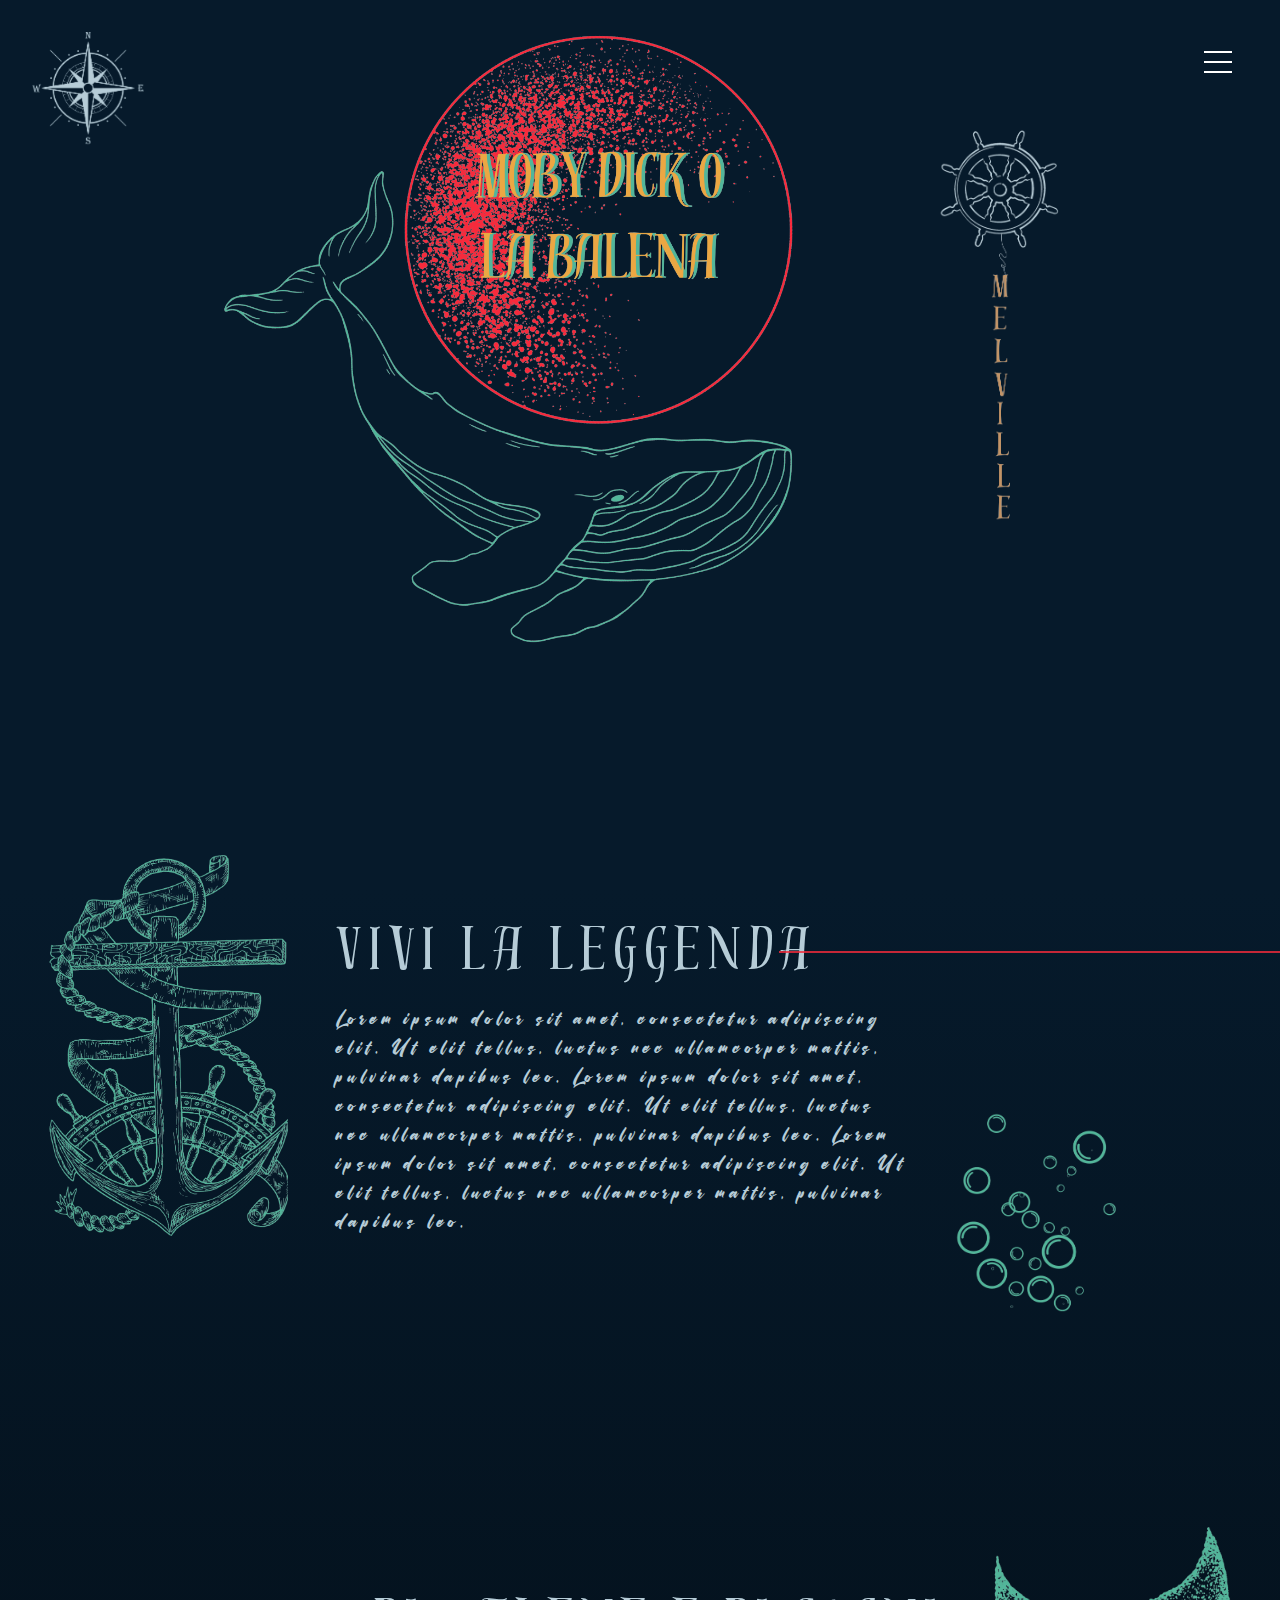
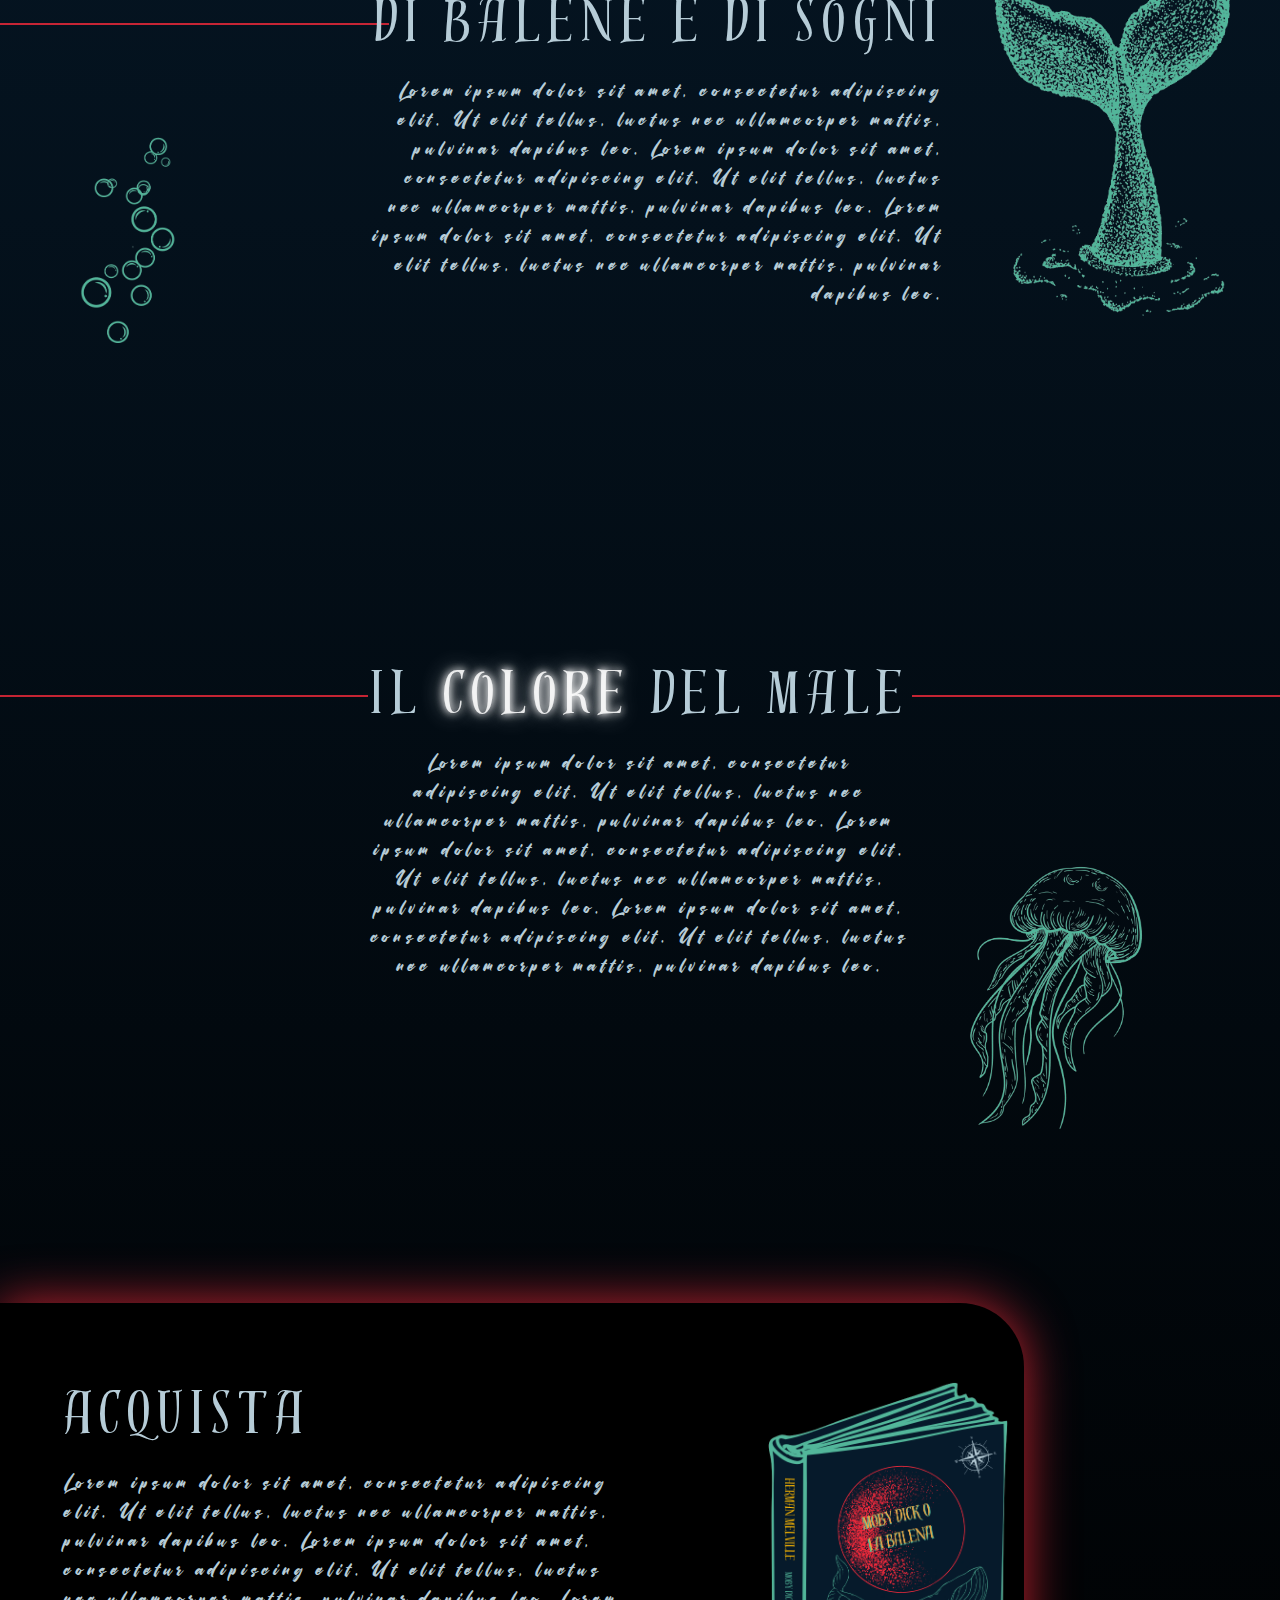
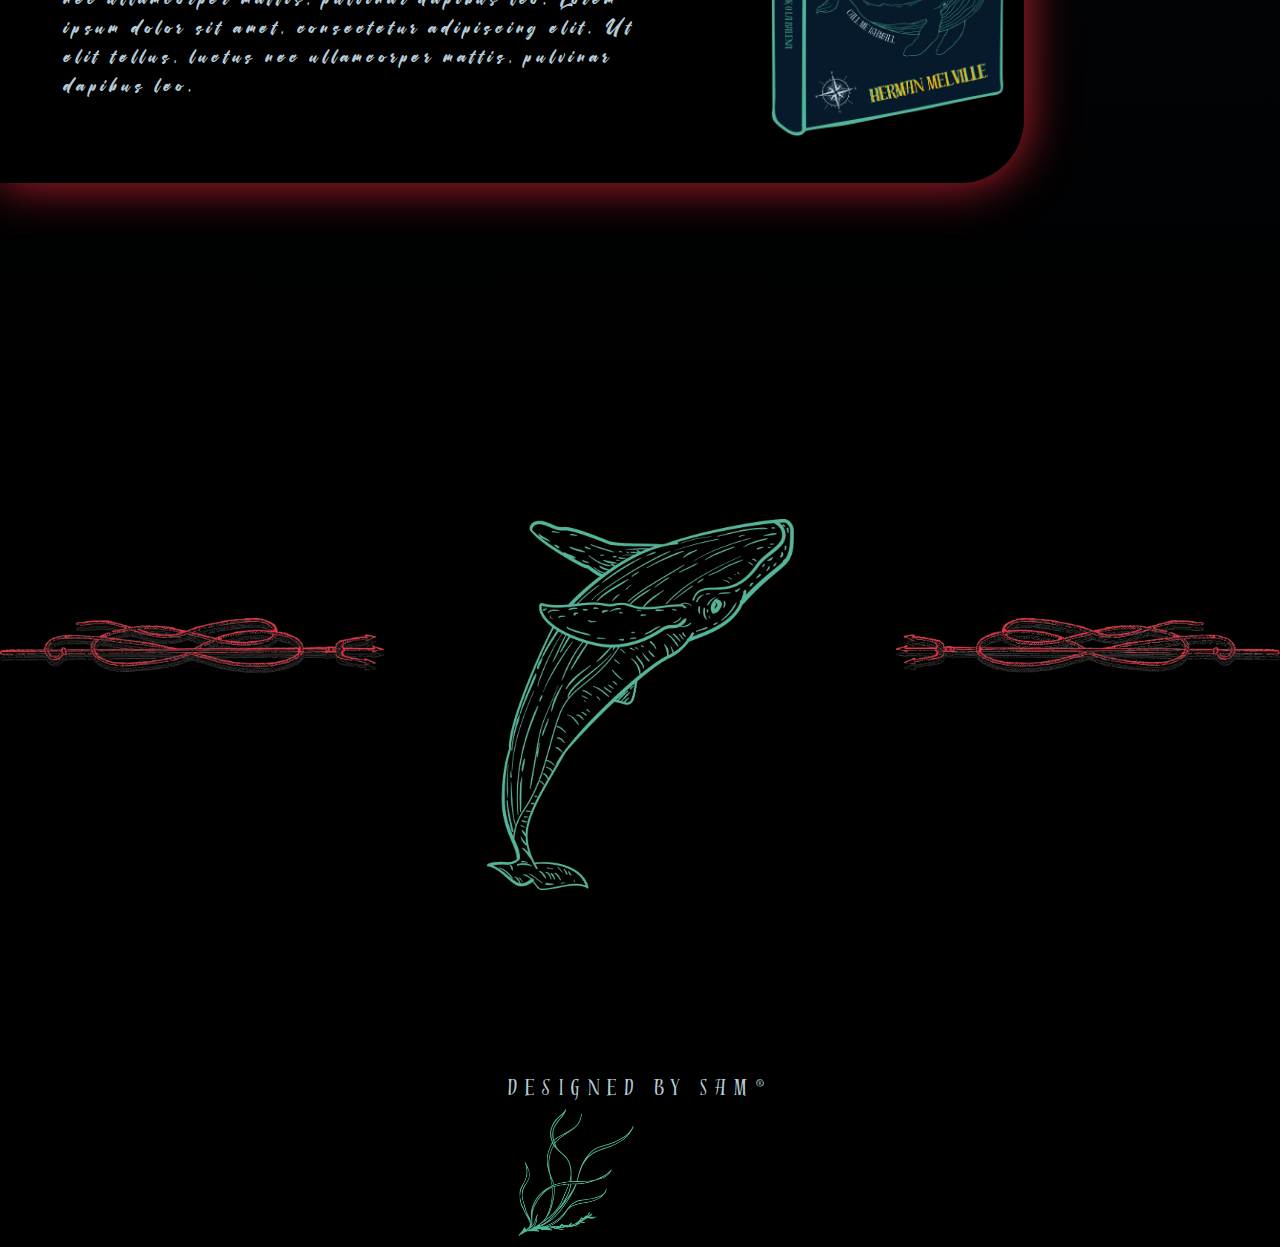
==== index.html @ f1c80b13 "v.1.0" ====
<!DOCTYPE html>
<html lang="en">
  <head>
    <meta charset="UTF-8" />
    <meta name="viewport" content="width=device-width, initial-scale=1.0" />
    <link rel="icon" type="image/x-icon" href="./asset/images/balena.png" />
    <link rel="stylesheet" href="./asset/style/styles.css" />
    <script src="/src/index.js"></script>
    <title>MOBY DICK o LA BALENA</title>
  </head>
  <body>
    <div class="menu-wrap">
      <input type="checkbox" class="toggler" />
      <div class="hamburger"><div></div></div>
      <div class="menu">
        <div>
          <div>
            <ul>
              <li><a href="#">Home</a></li>
              <li><a href="#">Vivi la leggenda</a></li>
              <li><a href="#">Laggiù, soffia!</a></li>
              <li>
                <a href="./arruolati.html" target="_blank">Arruolati mozzo!</a>
              </li>
            </ul>
          </div>
        </div>
      </div>
    </div>
    <div id="container-hero">
      <div id="section-logo">
        <img id="bussola" src="./asset/images/bussola.png" />
      </div>
      <div id="section-1">
        <img id="moby-dick-hero" src="./asset/images/MOBY-DICK-hero.png" />
      </div>
      <div id="section-2">
        <img id="melville-hero" src="./asset/images/melville.png" />
      </div>
    </div>
    <div id="container-2">
      <div id="section-4">
        <img id="ancora" src="./asset/images/ancora.png" />
      </div>
      <div id="section-5">
        <h1 id="vivi-la-leggenda">Vivi La Leggenda</h1>
        <p id="p-vivi-la-leggenda">
          Lorem ipsum dolor sit amet, consectetur adipiscing elit. Ut elit
          tellus, luctus nec ullamcorper mattis, pulvinar dapibus leo. Lorem
          ipsum dolor sit amet, consectetur adipiscing elit. Ut elit tellus,
          luctus nec ullamcorper mattis, pulvinar dapibus leo. Lorem ipsum dolor
          sit amet, consectetur adipiscing elit. Ut elit tellus, luctus nec
          ullamcorper mattis, pulvinar dapibus leo.
        </p>
      </div>
      <div id="section-6">
        <hr id="hr-1" />
        <img id="bollicine-1" src="./asset/images/bollicine-1.png" />
      </div>
    </div>
    <div id="scrollingDiv">
      <img id="pesciolini" src="./asset/images/pesciolini.png" />
    </div>
    <div id="container-3">
      <div id="section-7">
        <hr id="hr-2" />
        <img id="bollicine-2" src="./asset/images/bollicine-2.png" />
      </div>
      <div id="section-8">
        <h1 id="di-balene">Di Balene e Di Sogni</h1>
        <p id="p-di-balene">
          Lorem ipsum dolor sit amet, consectetur adipiscing elit. Ut elit
          tellus, luctus nec ullamcorper mattis, pulvinar dapibus leo. Lorem
          ipsum dolor sit amet, consectetur adipiscing elit. Ut elit tellus,
          luctus nec ullamcorper mattis, pulvinar dapibus leo. Lorem ipsum dolor
          sit amet, consectetur adipiscing elit. Ut elit tellus, luctus nec
          ullamcorper mattis, pulvinar dapibus leo.
        </p>
      </div>
      <div id="section-9">
        <img id="balena" src="./asset/images/balena.png" />
      </div>
    </div>
    <div id="scrollingDiv-2">
      <img id="pesciolini" src="./asset/images/pesce-abissale-1.png" />
    </div>
    <div id="container-4">
      <div id="section-10">
        <hr id="hr-3" />
      </div>
      <div id="section-11">
        <h1 id="il-colore">
          Il <span class="colored-letter">Colore</span> del Male
        </h1>
        <p id="p-il-colore">
          Lorem ipsum dolor sit amet, consectetur adipiscing elit. Ut elit
          tellus, luctus nec ullamcorper mattis, pulvinar dapibus leo. Lorem
          ipsum dolor sit amet, consectetur adipiscing elit. Ut elit tellus,
          luctus nec ullamcorper mattis, pulvinar dapibus leo. Lorem ipsum dolor
          sit amet, consectetur adipiscing elit. Ut elit tellus, luctus nec
          ullamcorper mattis, pulvinar dapibus leo.
        </p>
      </div>
      <div id="section-12">
        <hr id="hr-4" />
        <img id="medusa" src="./asset/images/medusa.png" />
      </div>
    </div>
    <div id="container-5">
      <div id="section-13">
        <h1 id="h1-libro">ACQUISTA</h1>
        <p id="p-libro">
          Lorem ipsum dolor sit amet, consectetur adipiscing elit. Ut elit
          tellus, luctus nec ullamcorper mattis, pulvinar dapibus leo. Lorem
          ipsum dolor sit amet, consectetur adipiscing elit. Ut elit tellus,
          luctus nec ullamcorper mattis, pulvinar dapibus leo. Lorem ipsum dolor
          sit amet, consectetur adipiscing elit. Ut elit tellus, luctus nec
          ullamcorper mattis, pulvinar dapibus leo.
        </p>
        <div id="section-inside">
          <img id="copertina" src="./asset/images/copertina.png" />
        </div>
      </div>
    </div>
    <div id="container-6">
      <div id="section-14">
        <img id="arpione" src="./asset/images/arpione-left.png" />
      </div>
      <div id="section-15">
        <img id="balena-2" src="./asset/images/balena-2.png" />
      </div>
      <div id="section-16">
        <img id="arpione" src="./asset/images/arpione-right.png" />
      </div>
    </div>
    <footer id="footer">
      <p id="p-footer">
        Designed by Sam<span class="span-footer">&#174;</span>
      </p>
      <div id="div-alghe">
        <img id="alghe" src="./asset/images/alghe.png" />
      </div>
    </footer>
  </body>
</html>
---- asset/style/styles.css ----
* {
  margin: 0;
  padding: 0;
  box-sizing: border-box;
}

@font-face {
  font-family: "DistilleryDisplay";
  src: url(/asset/font/DistilleryDisplay.ttf);
}

@font-face {
  font-family: "Moby Dick";
  src: url(/asset/font/Moby\ DIck.ttf);
}

a {
  text-decoration: none;
}

::-webkit-scrollbar {
  width: 0.3rem;
  border-radius: 1rem;
}

::-webkit-scrollbar-track {
  background: #000000;
}

::-webkit-scrollbar-thumb {
  background: #443ba4;
}

::-webkit-scrollbar-thumb:hover {
  background: #555;
}

html {
  scroll-behavior: smooth;
}

body {
  background: linear-gradient(#061a2b 20%, #000000 80%);
  color: #fff0f8;
}

/* Menù*/
.menu-wrap {
  position: fixed;
  top: 2rem;
  right: 2rem;
  z-index: 1;
}

.menu-wrap .toggler {
  position: absolute;
  top: 0;
  right: 0;
  z-index: 2;
  cursor: pointer;
  width: 50px;
  height: 50px;
  opacity: 0;
}

.menu-wrap .hamburger {
  position: absolute;
  top: 0;
  right: 0;
  z-index: 1;
  width: 60px;
  height: 60px;
  padding: 1rem;
  background:  #171a2100;
  display: flex;
  align-items: center;
  justify-content: center;
}

/* Hamburger Line */
.menu-wrap .hamburger > div {
  position: relative;
  flex: none;
  width: 100%;
  height: 2px;
  background: #fff;
  display: flex;
  align-items: center;
  justify-content: center;
  transition: all 0.4s ease;
}

/* Hamburger Lines - Top & Bottom */
.menu-wrap .hamburger > div::before,
.menu-wrap .hamburger > div::after {
  content: "";
  position: absolute;
  z-index: 1;
  top: -10px;
  width: 100%;
  height: 2px;
  background: inherit;
}

/* Moves Line Down */
.menu-wrap .hamburger > div::after {
  top: 10px;
}

/* Toggler Animation */
.menu-wrap .toggler:checked + .hamburger > div {
  transform: rotate(135deg);
}

/* Turns Lines Into X */
.menu-wrap .toggler:checked + .hamburger > div:before,
.menu-wrap .toggler:checked + .hamburger > div:after {
  top: 0;
  transform: rotate(90deg);
}

/* Rotate On Hover When Checked */
.menu-wrap .toggler:checked:hover + .hamburger > div {
  transform: rotate(225deg);
}

/* Show Menu */
.menu-wrap .toggler:checked ~ .menu {
  visibility: visible;
}

.menu-wrap .toggler:checked ~ .menu > div {
  transform: scale(1);
  transition-duration: 1.5s;
}

.menu-wrap .toggler:checked ~ .menu > div > div {
  opacity: 1;
  transition: opacity 0.4s ease 0.4s;
}

.menu-wrap .menu {
  position: fixed;
  top: 0;
  left: 0;
  width: 100%;
  height: 100%;
  visibility: hidden;
  overflow: hidden;
  display: flex;
  align-items: center;
  justify-content: center;
}

.menu-wrap .menu > div {
  background: #f62a3bb9;
  border-radius: 50%;
  width: 200vw;
  height: 200vw;
  display: flex;
  flex: none;
  align-items: center;
  justify-content: center;
  transform: scale(0);
  transition: all 0.4s ease;
}

.menu-wrap .menu > div > div {
  text-align: center;
  max-width: 90vw;
  max-height: 100vh;
  opacity: 0;
  transition: opacity 0.4s ease;
}

.menu-wrap .menu > div > div > ul > li {
  list-style: none;
  color: #b6ccd7;
  font-family: DistilleryDisplay;
  letter-spacing: 0.5rem;
  font-weight: 700;
  font-size: 2.5rem;
  text-shadow: 5px 5px 5px #171a21;
  padding: 1rem;
}

.menu-wrap .menu > div > div > ul > li > a {
  color: inherit;
  text-decoration: none;
  transition: color 0.4s ease;
}

.menu-wrap .menu > div > div > ul > li > a:hover {
  color: #ffb900;
  transition: 1s;
}

#container-hero {
  display: flex;
  justify-content: center;
  align-items: center;
}

#section-logo {
  width: 7rem;
  position: fixed;
  top: 2rem;
  left: 2rem;
  z-index: 1;
}

#bussola {
  width: 100%;
  animation: rotate 15s linear infinite;
}

@keyframes rotate {
  0% {
      transform: rotate(0deg);
  }
  100% {
      transform: rotate(360deg); /* Ruota di 360 gradi, ma puoi impostare qualsiasi valore desiderato */
  }
}

#section-1 {
  margin-top: 1rem;
  width: 45rem;
  perspective: 900px;
}

#moby-dick-hero {
  width: 100%;
}

#section-2 {
  margin-top: 5rem;
  width: 8rem;
  height: 30rem;
}

#melville-hero {
  width: 100%;
}


#container-2 {
  display: flex;
  margin-top: 13rem;
}

#section-4 {
  width: 20%;
  height: 30rem;
  margin-left: 3rem;
  /*z-index: -99;*/
}

#ancora {
  width: 100%;
}

#section-5 {
  width: 55%;
  height: 30rem;
  padding: 3rem;
}

#vivi-la-leggenda {
  font-size: 3.5rem;
  font-family: DistilleryDisplay;
  letter-spacing: 0.5rem;
  font-weight: 400;
  color: #b6ccd7;
}

#p-vivi-la-leggenda {
  font-size: 1.3rem;
  font-family: Moby Dick;
  letter-spacing: 0.3rem;
  font-weight: 300;
  color: #b6ccd7;
}

#section-6 {
  margin-top: 6rem;
  width: 27%;
  height: 1rem;
}

#hr-1 {
  border: 1px solid #f62a3bcc;
  margin-left: -11rem;
}

#bollicine-1 {
  margin-top: 10rem;
  width: 50%;
  animation: scrollUp 12s linear infinite;
}

@keyframes scrollUp {
  0% {
      transform: translateY(100vh); /* Posizione iniziale fuori dalla visualizzazione in basso */
  }
  100% {
      transform: translateY(-100%); /* Posizione finale sopra la visualizzazione */
  }
}

#scrollingDiv {
  width: 15%;
  position: fixed;
  top: 30%;
  right: -200px; /* Posiziona il div fuori dalla visualizzazione iniziale */
  transform: translateY(-50%);
  padding: 10px;
  transition: right 0.2s; /* Aggiunge una transizione per un effetto di scorrimento più fluido */
  z-index: -99;
}

#pesciolini {
  width: 100%;
}

#container-3 {
  display: flex;
  margin-top: 12rem;
}

#section-7 {
  margin-top: 6rem;
  width: 27%;
  height: 1rem;
}

#hr-2 {
  border: 1px solid #f62a3bcc;
  margin-right: -4rem;
}

#bollicine-2 {
  width: 30%;
  margin-top: 7rem;
  margin-left: 5rem;
  animation: scrollUp 12s linear infinite;
}

@keyframes scrollUp {
  0% {
      transform: translateY(100vh); /* Posizione iniziale fuori dalla visualizzazione in basso */
  }
  100% {
      transform: translateY(-100%); /* Posizione finale sopra la visualizzazione */
  }
}

#section-8 {
  width: 55%;
  height: 30rem;
  padding: 3rem;
}

#di-balene {
  text-align: right;
  font-size: 3.5rem;
  font-family: DistilleryDisplay;
  letter-spacing: 0.5rem;
  font-weight: 400;
  color: #b6ccd7;
}

#p-di-balene {
  text-align: right;
  font-size: 1.3rem;
  font-family: Moby Dick;
  letter-spacing: 0.3rem;
  font-weight: 300;
  color: #b6ccd7;
}

#section-9 {
  width: 20%;
  height: 30rem;
  margin-right: 3rem;
}

#balena {
  width: 100%;
}

#scrollingDiv-2 {
  width: 12%;
  position: fixed;
  top: 80%;
  left: -200px; /* Posiziona il div fuori dalla visualizzazione iniziale */
  transform: translateY(-50%);
  padding: 10px;
  transition: left 0.3s; /* Aggiunge una transizione per un effetto di scorrimento più fluido */
  z-index: -99;
}

#container-4 {
  display: flex;
  margin-top: 12rem;
}

#section-10 {
  width: 25%;
  height: 20rem;
  margin-top: 6rem;
}

#hr-3 {
  border: 1px solid #f62a3bcc;
  margin-right: -3rem;
}


#section-11 {
  width: 50%;
  height: 30rem;
  padding: 3rem;
}

#il-colore {
  text-align: center;
  font-size: 3.5rem;
  font-family: DistilleryDisplay;
  letter-spacing: 0.5rem;
  font-weight: 400;
  color: #b6ccd7;
}

.colored-letter {
  color: #ffffffda;
  text-shadow: 0 0 7px #ffffffda, 0 0 10px #ffffffda, 0 0 21px #ffffffda;
}

#p-il-colore {
  text-align: center;
  font-size: 1.3rem;
  font-family: Moby Dick;
  letter-spacing: 0.3rem;
  font-weight: 300;
  color: #b6ccd7;
}

#section-12 {
  width: 25%;
  height: 20rem;
  margin-top: 6rem;
}

#hr-4 {
  border: 1px solid #f62a3bcc;
  margin-left: -3rem;
}

#medusa {
  margin-top: 10rem;
  width: 60%;
  animation: fluctuate 2s ease-in-out infinite;
}
  @keyframes fluctuate {
    0%, 100% {
        transform: translateY(0);
    }
    50% {
        transform: translateY(-20px); /* Imposta la quantità di fluttuazione in base alle tue preferenze */
    }
}

#container-5 {
  display: flex;
  margin-top: 14rem;
}

#section-13 {
  width: 80%;
  height: 30rem;
  background-color: #000000;
  border-top-right-radius: 4rem;
  border-bottom-right-radius: 4rem;
  padding: 4rem;
  box-shadow: 0px 0px 50px #f62a3bcc;
}

#h1-libro {
  text-align: left;
  font-size: 3.5rem;
  font-family: DistilleryDisplay;
  letter-spacing: 0.5rem;
  font-weight: 400;
  color: #b6ccd7;
}

#p-libro {
  text-align: left;
  font-size: 1.3rem;
  font-family: Moby Dick;
  letter-spacing: 0.3rem;
  margin-right: 20rem;
  font-weight: 300;
  color: #b6ccd7;
}

#section-inside {
  width: 15rem;
  height: 26rem;
  margin-left: 44rem;
  margin-top: -20rem;
  transition: all 0.5s;
  cursor: pointer;
}

#section-inside:hover {
  transform: translateY(-20px);
}

#copertina {
  width: 100%;
}

#container-6 {
  display: flex;
  margin-top: 15rem;
}

#section-14 {
  width: 30%;
  margin-top: 12rem;
}

#arpione {
  width: 100%;
}

#section-15 {
  width: 40%;
  height: 40rem;
  padding: 6rem;
}

#balena-2 {
  margin-top: 0rem;
  width: 100%;
}

#section-16 {
  width: 30%;
  margin-top: 12rem;
}

#footer {
  display: flex;
  justify-content: center;
  align-items: center;
  flex-direction: column;
  height: 11.5rem;
}

#p-footer {
  font-size: 1.3rem;
  font-family: DistilleryDisplay;
  letter-spacing: 0.5rem;
  font-weight: 400;
  color: #b6ccd7;
}

#div-alghe {
  width: 20%;
}

#alghe {
  width: 50%;
}





@media only screen and (min-width: 375px) and (max-width: 480px) {
  body {
    background: linear-gradient(#061a2b 20%, #000000 80%);
    color: #fff0f8;
  }
  
  /* Menù*/
  .menu-wrap {
    position: fixed;
    top: 2rem;
    right: 2rem;
    z-index: 1;
  }
  
  .menu-wrap .toggler {
    position: absolute;
    top: 0;
    right: 0;
    z-index: 2;
    cursor: pointer;
    width: 50px;
    height: 50px;
    opacity: 0;
  }
  
  .menu-wrap .hamburger {
    position: absolute;
    top: 0;
    right: 0;
    z-index: 1;
    width: 60px;
    height: 60px;
    padding: 1rem;
    background:  #171a2100;
    display: flex;
    align-items: center;
    justify-content: center;
  }
  
  /* Hamburger Line */
  .menu-wrap .hamburger > div {
    position: relative;
    flex: none;
    width: 100%;
    height: 2px;
    background: #fff;
    display: flex;
    align-items: center;
    justify-content: center;
    transition: all 0.4s ease;
  }
  
  /* Hamburger Lines - Top & Bottom */
  .menu-wrap .hamburger > div::before,
  .menu-wrap .hamburger > div::after {
    content: "";
    position: absolute;
    z-index: 1;
    top: -10px;
    width: 100%;
    height: 2px;
    background: inherit;
  }
  
  /* Moves Line Down */
  .menu-wrap .hamburger > div::after {
    top: 10px;
  }
  
  /* Toggler Animation */
  .menu-wrap .toggler:checked + .hamburger > div {
    transform: rotate(135deg);
  }
  
  /* Turns Lines Into X */
  .menu-wrap .toggler:checked + .hamburger > div:before,
  .menu-wrap .toggler:checked + .hamburger > div:after {
    top: 0;
    transform: rotate(90deg);
  }
  
  /* Rotate On Hover When Checked */
  .menu-wrap .toggler:checked:hover + .hamburger > div {
    transform: rotate(225deg);
  }
  
  /* Show Menu */
  .menu-wrap .toggler:checked ~ .menu {
    visibility: visible;
  }
  
  .menu-wrap .toggler:checked ~ .menu > div {
    transform: scale(1);
    transition-duration: 1.5s;
  }
  
  .menu-wrap .toggler:checked ~ .menu > div > div {
    opacity: 1;
    transition: opacity 0.4s ease 0.4s;
  }
  
  .menu-wrap .menu {
    position: fixed;
    top: 0;
    left: 0;
    width: 100%;
    height: 100%;
    visibility: hidden;
    overflow: hidden;
    display: flex;
    align-items: center;
    justify-content: center;
  }
  
  .menu-wrap .menu > div {
    background: #f62a3bb9;
    border-radius: 50%;
    width: 200vw;
    height: 200vw;
    display: flex;
    flex: none;
    align-items: center;
    justify-content: center;
    transform: scale(0);
    transition: all 0.4s ease;
  }
  
  .menu-wrap .menu > div > div {
    text-align: center;
    max-width: 90vw;
    max-height: 100vh;
    opacity: 0;
    transition: opacity 0.4s ease;
  }
  
  .menu-wrap .menu > div > div > ul > li {
    list-style: none;
    color: #b6ccd7;
    font-family: DistilleryDisplay;
    letter-spacing: 0.5rem;
    font-weight: 700;
    font-size: 1.5rem;
    text-shadow: 5px 5px 5px #171a21;
    padding: 1rem;
  }
  
  .menu-wrap .menu > div > div > ul > li > a {
    color: inherit;
    text-decoration: none;
    transition: color 0.4s ease;
  }
  
  .menu-wrap .menu > div > div > ul > li > a:hover {
    color: #ffb900;
    transition: 1s;
  }
  
  #container-hero {
    display: flex;
    justify-content: center;
    align-items: center;
  }
  
  #section-logo {
    width: 5rem;
    position: fixed;
    top: 2rem;
    left: 2rem;
    z-index: 1;
  }
  
  #bussola {
    width: 100%;
    animation: rotate 15s linear infinite;
  }
  
  @keyframes rotate {
    0% {
        transform: rotate(0deg);
    }
    100% {
        transform: rotate(360deg); /* Ruota di 360 gradi, ma puoi impostare qualsiasi valore desiderato */
    }
  }
  
  #section-1 {
    margin-top: 8rem;
    width: 40rem;
  }
  
  #moby-dick-hero {
    width: 100%;
  }
  
  #section-2 {
    display: none;
    margin-top: 5rem;
    width: 8rem;
    height: 30rem;
  }
  
  #melville-hero {
    width: 100%;
  }
  
  
  #container-2 {
    display: flex;
    margin-top: 13rem;
  }
  
  #section-4 {
    display: none;
    width: 20%;
    height: 30rem;
    margin-left: 3rem;
    /*z-index: -99;*/
  }
  
  #ancora {
    width: 100%;
  }
  
  #section-5 {
    width: 75%;
    height: 30rem;
    padding: 2rem;
  }
  
  #vivi-la-leggenda {
    font-size: 1.5rem;
    font-family: DistilleryDisplay;
    letter-spacing: 0.3rem;
    font-weight: 400;
    color: #b6ccd7;
  }
  
  #p-vivi-la-leggenda {
    font-size: 0.8rem;
    font-family: Moby Dick;
    letter-spacing: 0.2rem;
    font-weight: 300;
    color: #b6ccd7;
  }
  
  #section-6 {
    margin-top: 6rem;
    width: 25%;
    height: 1rem;
  }
  
  #hr-1 {
    border: 1px solid #f62a3bcc;
    margin-left: -7rem;
  }
  
  #bollicine-1 {
    margin-top: 10rem;
    width: 50%;
    animation: scrollUp 12s linear infinite;
  }
  
  @keyframes scrollUp {
    0% {
        transform: translateY(100vh); /* Posizione iniziale fuori dalla visualizzazione in basso */
    }
    100% {
        transform: translateY(-100%); /* Posizione finale sopra la visualizzazione */
    }
  }
  
  #scrollingDiv {
    width: 15%;
    position: fixed;
    top: 30%;
    right: -200px; /* Posiziona il div fuori dalla visualizzazione iniziale */
    transform: translateY(-50%);
    padding: 10px;
    transition: right 0.2s; /* Aggiunge una transizione per un effetto di scorrimento più fluido */
    z-index: -99;
  }
  
  #pesciolini {
    width: 100%;
  }
  
  #container-3 {
    display: flex;
    margin-top: 12rem;
  }
  
  #section-7 {
    margin-top: 5rem;
    width: 25%;
    height: 1rem;
  }
  
  #hr-2 {
    border: 1px solid #f62a3bcc;
    margin-right: -11rem;
  }
  
  #bollicine-2 {
    width: 30%;
    margin-top: 7rem;
    margin-left: 5rem;
    animation: scrollUp 12s linear infinite;
  }
  
  @keyframes scrollUp {
    0% {
        transform: translateY(100vh); /* Posizione iniziale fuori dalla visualizzazione in basso */
    }
    100% {
        transform: translateY(-100%); /* Posizione finale sopra la visualizzazione */
    }
  }
  
  #section-8 {
    width: 75%;
    height: 30rem;
    padding: 1rem;
  }
  
  #di-balene {
    text-align: right;
    font-size: 1.5rem;
    font-family: DistilleryDisplay;
    letter-spacing: 0.3rem;
    font-weight: 400;
    color: #b6ccd7;
  }
  
  #p-di-balene {
    text-align: right;
    font-size: 0.8rem;
    font-family: Moby Dick;
    letter-spacing: 0.3rem;
    font-weight: 300;
    color: #b6ccd7;
  }
  
  #section-9 {
    display: none;
    width: 20%;
    height: 30rem;
    margin-right: 3rem;
  }
  
  #balena {
    width: 100%;
  }
  
  #scrollingDiv-2 {
    width: 12%;
    position: fixed;
    top: 80%;
    left: -200px; /* Posiziona il div fuori dalla visualizzazione iniziale */
    transform: translateY(-50%);
    padding: 10px;
    transition: left 0.3s; /* Aggiunge una transizione per un effetto di scorrimento più fluido */
    z-index: -99;
  }
  
  #container-4 {
    display: flex;
    margin-top: 12rem;
  }
  
  #section-10 {
    width: 5%;
    height: 20rem;
    margin-top: 7rem;
  }
  
  #hr-3 {
    border: 1px solid #f62a3bcc;
    margin-right: -7rem;
  }
  
  
  #section-11 {
    width: 90%;
    height: 30rem;
    padding: 3rem;
  }
  
  #il-colore {
    text-align: center;
    font-size: 1.5rem;
    font-family: DistilleryDisplay;
    letter-spacing: 0.3rem;
    font-weight: 400;
    color: #b6ccd7;
  }
  
  .colored-letter {
    color: #ffffffda;
    text-shadow: 0 0 7px #ffffffda, 0 0 10px #ffffffda, 0 0 21px #ffffffda;
  }
  
  #p-il-colore {
    text-align: center;
    font-size: 0.8rem;
    font-family: Moby Dick;
    letter-spacing: 0.2rem;
    font-weight: 300;
    color: #b6ccd7;
  }
  
  #section-12 {
    width: 5%;
    height: 20rem;
    margin-top: 7rem;
  }
  
  #hr-4 {
    border: 1px solid #f62a3bcc;
    margin-left: -7rem;
  }
  
  #medusa {
    display: none;
    margin-top: 10rem;
    width: 60%;
    animation: fluctuate 2s ease-in-out infinite;
  }
    @keyframes fluctuate {
      0%, 100% {
          transform: translateY(0);
      }
      50% {
          transform: translateY(-20px); /* Imposta la quantità di fluttuazione in base alle tue preferenze */
      }
  }
  
  #container-5 {
    display: flex;
    margin-top: 14rem;
  }
  
  #section-13 {
    width: 90%;
    height: 19rem;
    background-color: #000000;
    border-top-right-radius: 4rem;
    border-bottom-right-radius: 4rem;
    padding: 1rem;
    box-shadow: 0px 0px 50px #f62a3bcc;
  }
  
  #h1-libro {
    text-align: left;
    font-size: 1.5rem;
    font-family: DistilleryDisplay;
    letter-spacing: 0.5rem;
    font-weight: 400;
    color: #b6ccd7;
  }
  
  #p-libro {
    text-align: left;
    font-size: 0.5rem;
    font-family: Moby Dick;
    letter-spacing: 0.3rem;
    margin-right: 9rem;
    font-weight: 300;
    color: #b6ccd7;
  }
  
  #section-inside {
    width: 5rem;
    height: 6rem;
    margin-left: 12rem;
    margin-top: -12rem;
    transition: all 0.5s;
    cursor: pointer;
  }
  
  #section-inside:hover {
    transform: translateY(-20px);
  }
  
  #copertina {
    width: 100%;
  }
  
  #container-6 {
    display: flex;
    margin-top: 15rem;
  }
  
  #section-14 {
    width: 30%;
    margin-top: 12rem;
  }
  
  #arpione {
    width: 100%;
  }
  
  #section-15 {
    width: 40%;
    height: 30rem;
    padding: 1rem;
  }
  
  #balena-2 {
    margin-top: 8rem;
    width: 100%;
  }
  
  #section-16 {
    width: 30%;
    margin-top: 12rem;
  }
  
  #footer {
    display: flex;
    justify-content: center;
    align-items: center;
    flex-direction: column;
    height: 4.8rem;
  }
  
  #p-footer {
    font-size: 1rem;
    font-family: DistilleryDisplay;
    letter-spacing: 0.5rem;
    font-weight: 400;
    color: #b6ccd7;
  }
  
  #div-alghe {
    width: 20%;
  }
  
  #alghe {
    width: 70%;
  }
}





@media only screen and (min-width: 1200px){
  body {
    background: linear-gradient(#061a2b 20%, #000000 80%);
    color: #fff0f8;
  }
  
  /* Menù*/
  .menu-wrap {
    position: fixed;
    top: 2rem;
    right: 2rem;
    z-index: 1;
  }
  
  .menu-wrap .toggler {
    position: absolute;
    top: 0;
    right: 0;
    z-index: 2;
    cursor: pointer;
    width: 50px;
    height: 50px;
    opacity: 0;
  }
  
  .menu-wrap .hamburger {
    position: absolute;
    top: 0;
    right: 0;
    z-index: 1;
    width: 60px;
    height: 60px;
    padding: 1rem;
    background:  #171a2100;
    display: flex;
    align-items: center;
    justify-content: center;
  }
  
  /* Hamburger Line */
  .menu-wrap .hamburger > div {
    position: relative;
    flex: none;
    width: 100%;
    height: 2px;
    background: #fff;
    display: flex;
    align-items: center;
    justify-content: center;
    transition: all 0.4s ease;
  }
  
  /* Hamburger Lines - Top & Bottom */
  .menu-wrap .hamburger > div::before,
  .menu-wrap .hamburger > div::after {
    content: "";
    position: absolute;
    z-index: 1;
    top: -10px;
    width: 100%;
    height: 2px;
    background: inherit;
  }
  
  /* Moves Line Down */
  .menu-wrap .hamburger > div::after {
    top: 10px;
  }
  
  /* Toggler Animation */
  .menu-wrap .toggler:checked + .hamburger > div {
    transform: rotate(135deg);
  }
  
  /* Turns Lines Into X */
  .menu-wrap .toggler:checked + .hamburger > div:before,
  .menu-wrap .toggler:checked + .hamburger > div:after {
    top: 0;
    transform: rotate(90deg);
  }
  
  /* Rotate On Hover When Checked */
  .menu-wrap .toggler:checked:hover + .hamburger > div {
    transform: rotate(225deg);
  }
  
  /* Show Menu */
  .menu-wrap .toggler:checked ~ .menu {
    visibility: visible;
  }
  
  .menu-wrap .toggler:checked ~ .menu > div {
    transform: scale(1);
    transition-duration: 1.5s;
  }
  
  .menu-wrap .toggler:checked ~ .menu > div > div {
    opacity: 1;
    transition: opacity 0.4s ease 0.4s;
  }
  
  .menu-wrap .menu {
    position: fixed;
    top: 0;
    left: 0;
    width: 100%;
    height: 100%;
    visibility: hidden;
    overflow: hidden;
    display: flex;
    align-items: center;
    justify-content: center;
  }
  
  .menu-wrap .menu > div {
    background: #f62a3bb9;
    border-radius: 50%;
    width: 200vw;
    height: 200vw;
    display: flex;
    flex: none;
    align-items: center;
    justify-content: center;
    transform: scale(0);
    transition: all 0.4s ease;
  }
  
  .menu-wrap .menu > div > div {
    text-align: center;
    max-width: 90vw;
    max-height: 100vh;
    opacity: 0;
    transition: opacity 0.4s ease;
  }
  
  .menu-wrap .menu > div > div > ul > li {
    list-style: none;
    color: #b6ccd7;
    font-family: DistilleryDisplay;
    letter-spacing: 0.5rem;
    font-weight: 700;
    font-size: 2.5rem;
    text-shadow: 5px 5px 5px #171a21;
    padding: 1rem;
  }
  
  .menu-wrap .menu > div > div > ul > li > a {
    color: inherit;
    text-decoration: none;
    transition: color 0.4s ease;
  }
  
  .menu-wrap .menu > div > div > ul > li > a:hover {
    color: #ffb900;
    transition: 1s;
  }
  
  #container-hero {
    display: flex;
    justify-content: center;
    align-items: center;
  }
  
  #section-logo {
    width: 7rem;
    position: fixed;
    top: 2rem;
    left: 2rem;
    z-index: 1;
  }
  
  #bussola {
    width: 100%;
    animation: rotate 15s linear infinite;
  }
  
  @keyframes rotate {
    0% {
        transform: rotate(0deg);
    }
    100% {
        transform: rotate(360deg); /* Ruota di 360 gradi, ma puoi impostare qualsiasi valore desiderato */
    }
  }
  
  #section-1 {
    margin-top: 1rem;
    width: 45rem;
    perspective: 900px;
  }
  
  #moby-dick-hero {
    width: 100%;
  }
  
  #section-2 {
    margin-top: 5rem;
    width: 8rem;
    height: 30rem;
  }
  
  #melville-hero {
    width: 100%;
  }
  
  
  #container-2 {
    display: flex;
    margin-top: 13rem;
  }
  
  #section-4 {
    width: 20%;
    height: 30rem;
    margin-left: 3rem;
    /*z-index: -99;*/
  }
  
  #ancora {
    width: 100%;
  }
  
  #section-5 {
    width: 55%;
    height: 30rem;
    padding: 3rem;
  }
  
  #vivi-la-leggenda {
    font-size: 3.5rem;
    font-family: DistilleryDisplay;
    letter-spacing: 0.5rem;
    font-weight: 400;
    color: #b6ccd7;
  }
  
  #p-vivi-la-leggenda {
    font-size: 1.3rem;
    font-family: Moby Dick;
    letter-spacing: 0.3rem;
    font-weight: 300;
    color: #b6ccd7;
  }
  
  #section-6 {
    margin-top: 6rem;
    width: 27%;
    height: 1rem;
  }
  
  #hr-1 {
    border: 1px solid #f62a3bcc;
    margin-left: -11rem;
  }
  
  #bollicine-1 {
    margin-top: 10rem;
    width: 50%;
    animation: scrollUp 12s linear infinite;
  }
  
  @keyframes scrollUp {
    0% {
        transform: translateY(100vh); /* Posizione iniziale fuori dalla visualizzazione in basso */
    }
    100% {
        transform: translateY(-100%); /* Posizione finale sopra la visualizzazione */
    }
  }
  
  #scrollingDiv {
    width: 15%;
    position: fixed;
    top: 30%;
    right: -200px; /* Posiziona il div fuori dalla visualizzazione iniziale */
    transform: translateY(-50%);
    padding: 10px;
    transition: right 0.2s; /* Aggiunge una transizione per un effetto di scorrimento più fluido */
    z-index: -99;
  }
  
  #pesciolini {
    width: 100%;
  }
  
  #container-3 {
    display: flex;
    margin-top: 12rem;
  }
  
  #section-7 {
    margin-top: 6rem;
    width: 27%;
    height: 1rem;
  }
  
  #hr-2 {
    border: 1px solid #f62a3bcc;
    margin-right: -4rem;
  }
  
  #bollicine-2 {
    width: 30%;
    margin-top: 7rem;
    margin-left: 5rem;
    animation: scrollUp 12s linear infinite;
  }
  
  @keyframes scrollUp {
    0% {
        transform: translateY(100vh); /* Posizione iniziale fuori dalla visualizzazione in basso */
    }
    100% {
        transform: translateY(-100%); /* Posizione finale sopra la visualizzazione */
    }
  }
  
  #section-8 {
    width: 55%;
    height: 30rem;
    padding: 3rem;
  }
  
  #di-balene {
    text-align: right;
    font-size: 3.5rem;
    font-family: DistilleryDisplay;
    letter-spacing: 0.5rem;
    font-weight: 400;
    color: #b6ccd7;
  }
  
  #p-di-balene {
    text-align: right;
    font-size: 1.3rem;
    font-family: Moby Dick;
    letter-spacing: 0.3rem;
    font-weight: 300;
    color: #b6ccd7;
  }
  
  #section-9 {
    width: 20%;
    height: 30rem;
    margin-right: 3rem;
  }
  
  #balena {
    width: 100%;
  }
  
  #scrollingDiv-2 {
    width: 12%;
    position: fixed;
    top: 80%;
    left: -200px; /* Posiziona il div fuori dalla visualizzazione iniziale */
    transform: translateY(-50%);
    padding: 10px;
    transition: left 0.3s; /* Aggiunge una transizione per un effetto di scorrimento più fluido */
    z-index: -99;
  }
  
  #container-4 {
    display: flex;
    margin-top: 12rem;
  }
  
  #section-10 {
    width: 25%;
    height: 20rem;
    margin-top: 6rem;
  }
  
  #hr-3 {
    border: 1px solid #f62a3bcc;
    margin-right: -3rem;
  }
  
  
  #section-11 {
    width: 50%;
    height: 30rem;
    padding: 3rem;
  }
  
  #il-colore {
    text-align: center;
    font-size: 3.5rem;
    font-family: DistilleryDisplay;
    letter-spacing: 0.5rem;
    font-weight: 400;
    color: #b6ccd7;
  }
  
  .colored-letter {
    color: #ffffffda;
    text-shadow: 0 0 7px #ffffffda, 0 0 10px #ffffffda, 0 0 21px #ffffffda;
  }
  
  #p-il-colore {
    text-align: center;
    font-size: 1.3rem;
    font-family: Moby Dick;
    letter-spacing: 0.3rem;
    font-weight: 300;
    color: #b6ccd7;
  }
  
  #section-12 {
    width: 25%;
    height: 20rem;
    margin-top: 6rem;
  }
  
  #hr-4 {
    border: 1px solid #f62a3bcc;
    margin-left: -3rem;
  }
  
  #medusa {
    margin-top: 10rem;
    width: 60%;
    animation: fluctuate 2s ease-in-out infinite;
  }
    @keyframes fluctuate {
      0%, 100% {
          transform: translateY(0);
      }
      50% {
          transform: translateY(-20px); /* Imposta la quantità di fluttuazione in base alle tue preferenze */
      }
  }
  
  #container-5 {
    display: flex;
    margin-top: 14rem;
  }
  
  #section-13 {
    width: 80%;
    height: 30rem;
    background-color: #000000;
    border-top-right-radius: 4rem;
    border-bottom-right-radius: 4rem;
    padding: 4rem;
    box-shadow: 0px 0px 50px #f62a3bcc;
  }
  
  #h1-libro {
    text-align: left;
    font-size: 3.5rem;
    font-family: DistilleryDisplay;
    letter-spacing: 0.5rem;
    font-weight: 400;
    color: #b6ccd7;
  }
  
  #p-libro {
    text-align: left;
    font-size: 1.3rem;
    font-family: Moby Dick;
    letter-spacing: 0.3rem;
    margin-right: 20rem;
    font-weight: 300;
    color: #b6ccd7;
  }
  
  #section-inside {
    width: 15rem;
    height: 26rem;
    margin-left: 44rem;
    margin-top: -20rem;
    transition: all 0.5s;
    cursor: pointer;
  }
  
  #section-inside:hover {
    transform: translateY(-20px);
  }
  
  #copertina {
    width: 100%;
  }
  
  #container-6 {
    display: flex;
    margin-top: 15rem;
  }
  
  #section-14 {
    width: 30%;
    margin-top: 12rem;
  }
  
  #arpione {
    width: 100%;
  }
  
  #section-15 {
    width: 40%;
    height: 40rem;
    padding: 6rem;
  }
  
  #balena-2 {
    margin-top: 0rem;
    width: 100%;
  }
  
  #section-16 {
    width: 30%;
    margin-top: 12rem;
  }
  
  #footer {
    display: flex;
    justify-content: center;
    align-items: center;
    flex-direction: column;
    height: 11.5rem;
  }
  
  #p-footer {
    font-size: 1.3rem;
    font-family: DistilleryDisplay;
    letter-spacing: 0.5rem;
    font-weight: 400;
    color: #b6ccd7;
  }
  
  #div-alghe {
    width: 20%;
  }
  
  #alghe {
    width: 50%;
  }
}
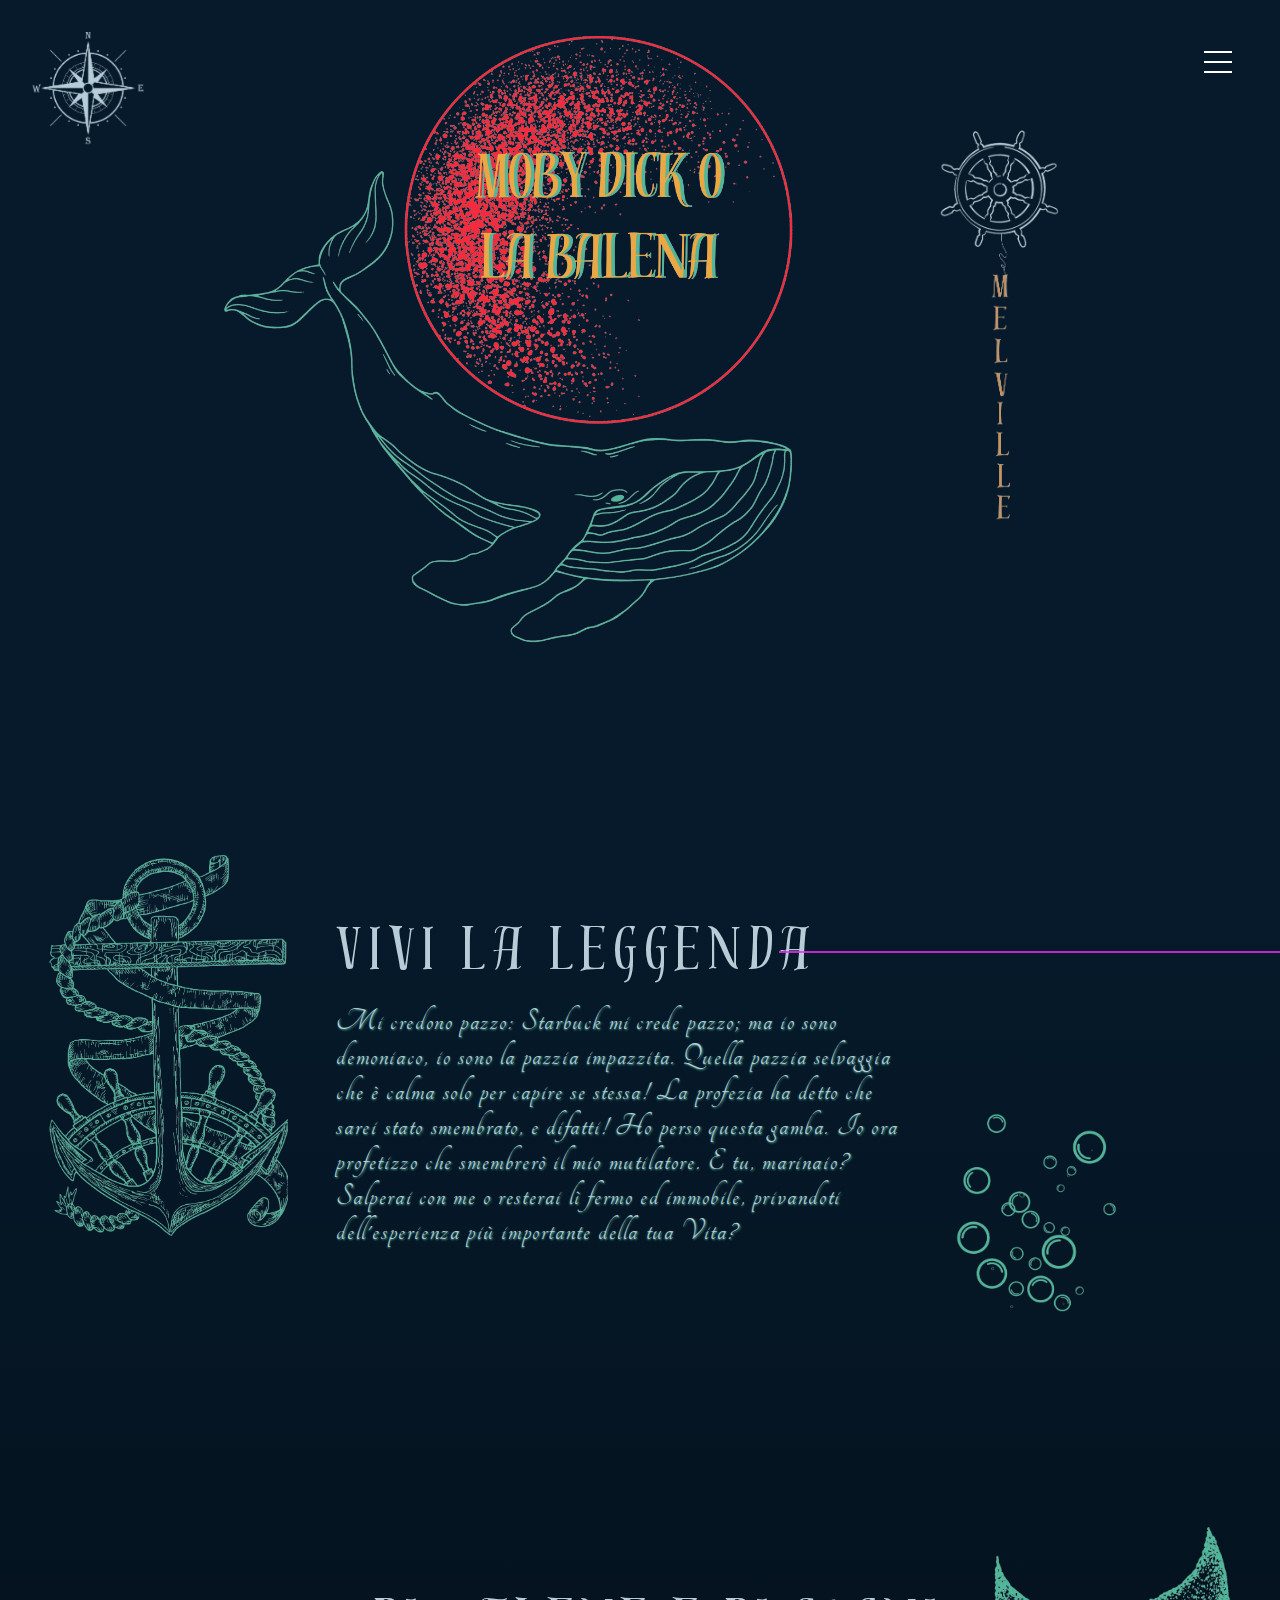
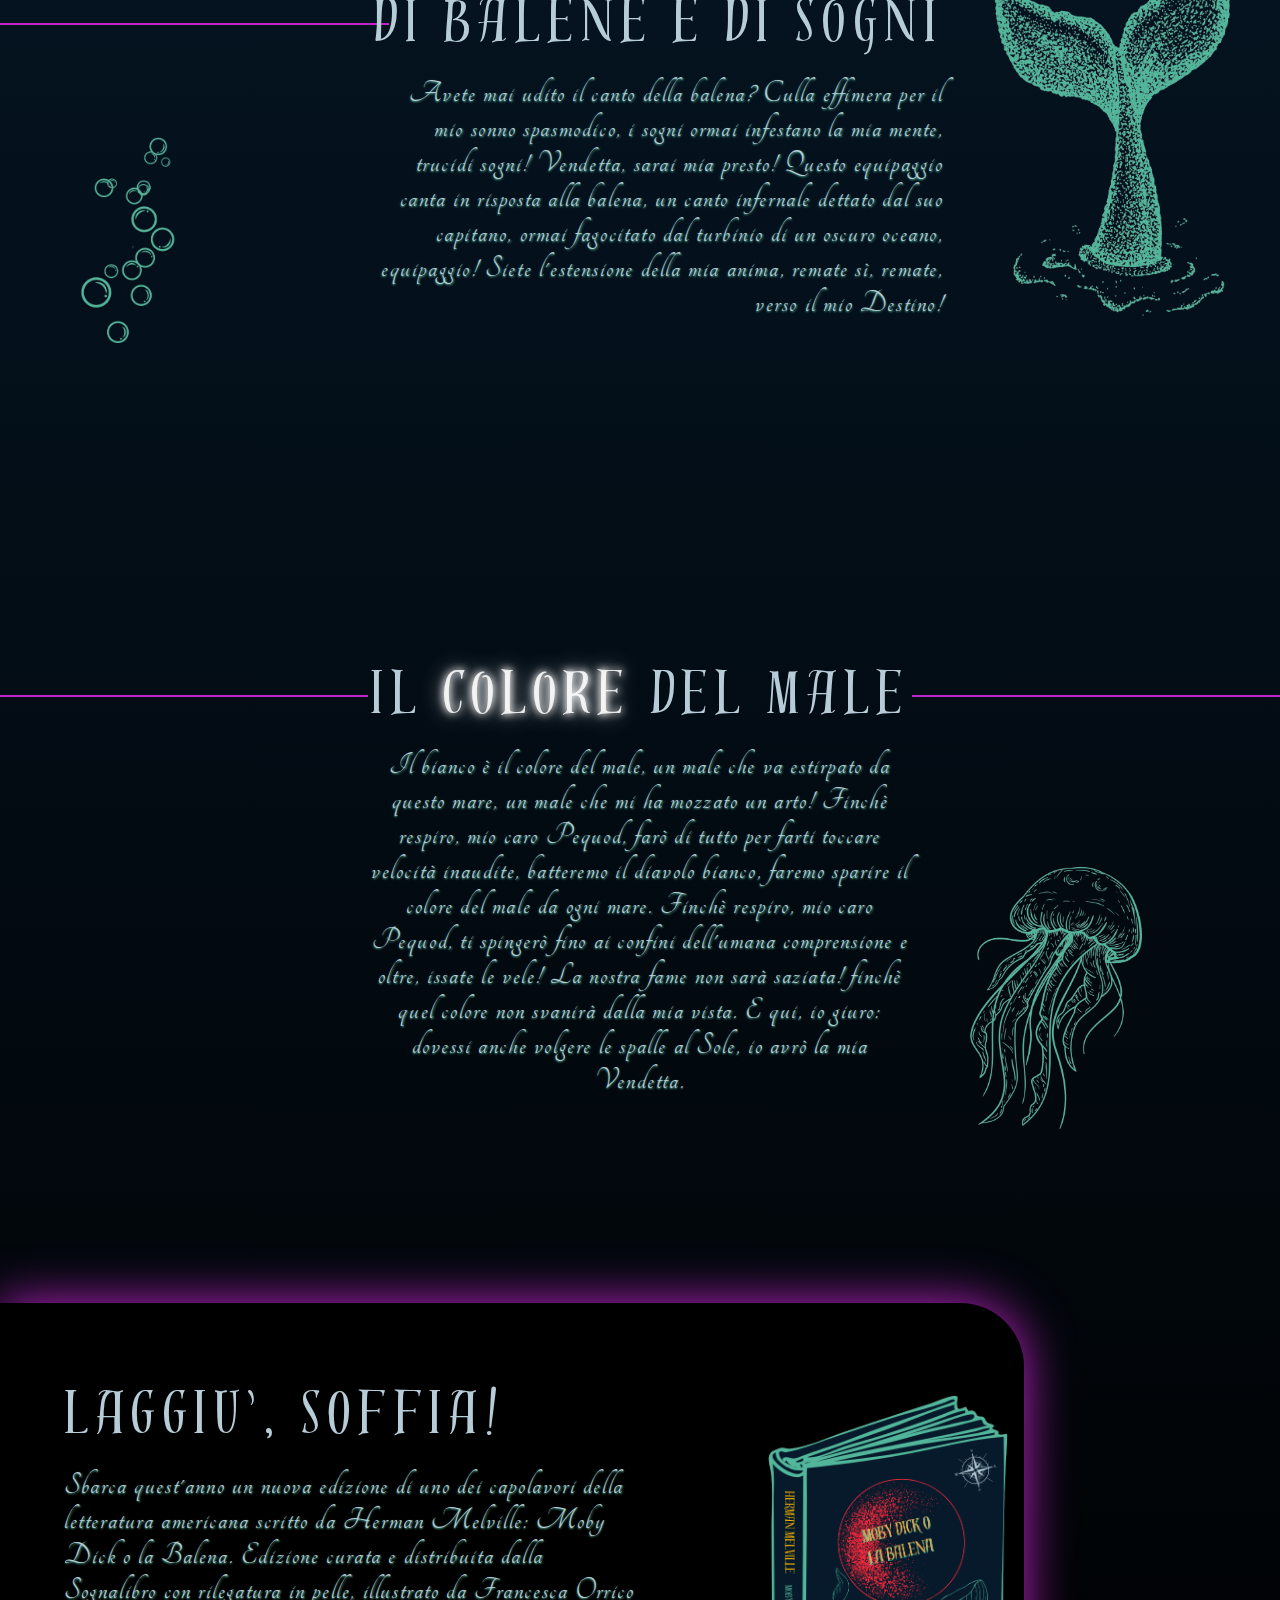
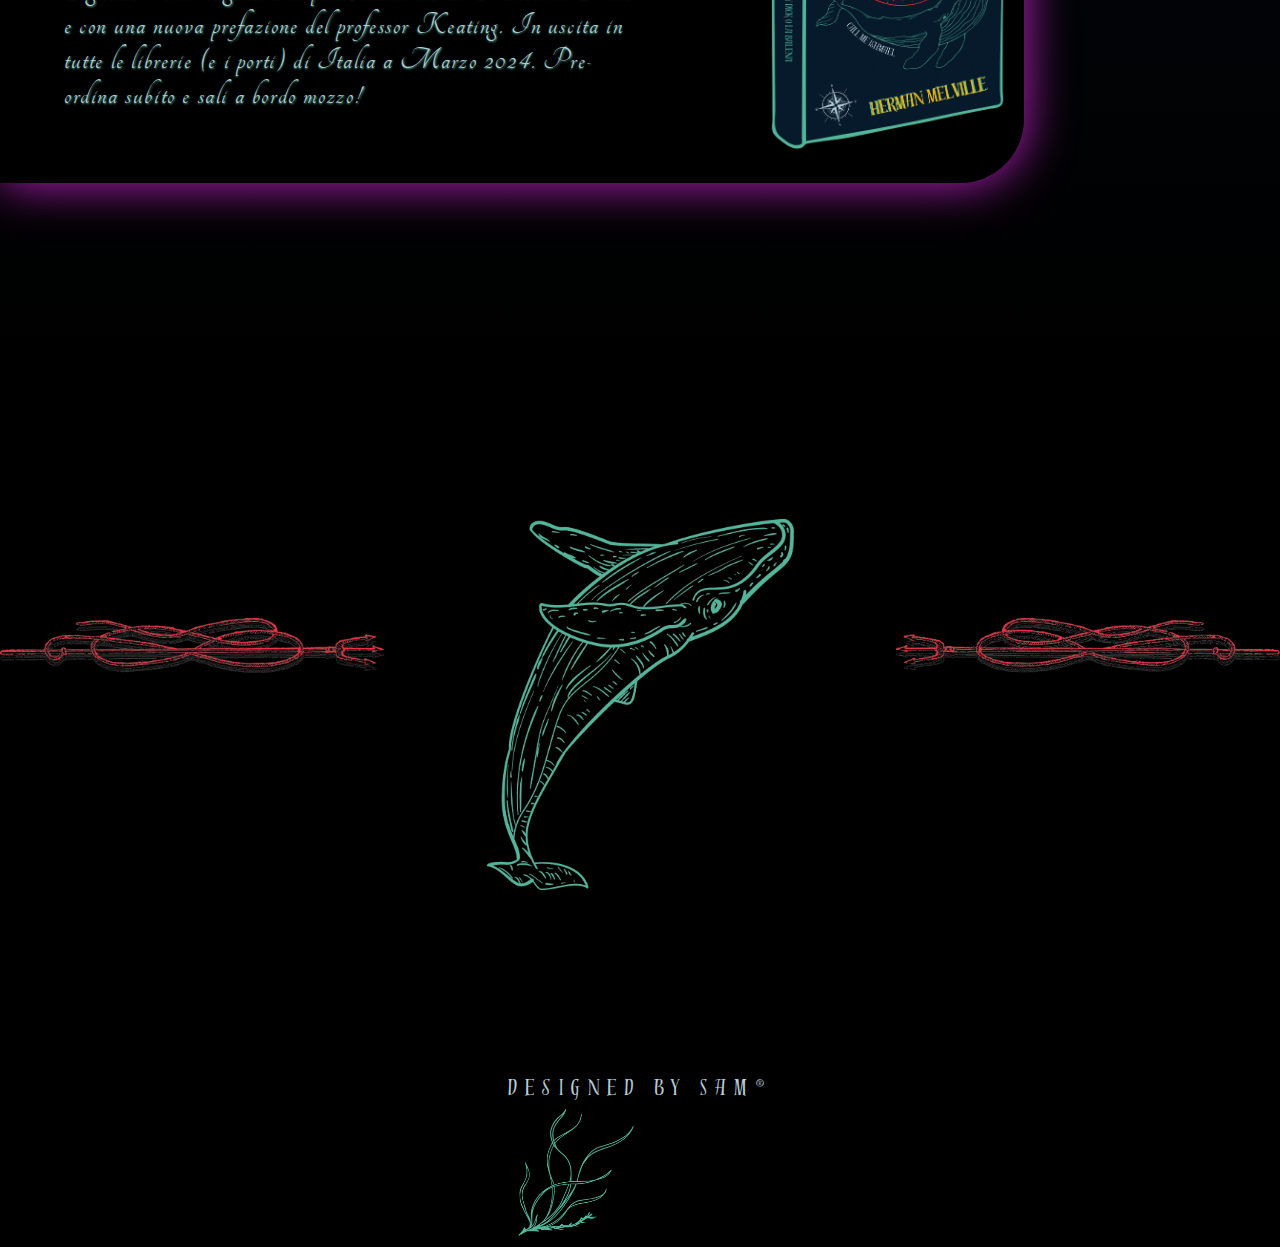
==== commit 2da58607: "v.4.0" ====
--- a/index.html
+++ b/index.html
@@ -5,7 +5,6 @@
     <meta name="viewport" content="width=device-width, initial-scale=1.0" />
     <link rel="icon" type="image/x-icon" href="./asset/images/balena.png" />
     <link rel="stylesheet" href="./asset/style/styles.css" />
-    <script src="/src/index.js"></script>
     <title>MOBY DICK o LA BALENA</title>
   </head>
   <body>
@@ -17,8 +16,8 @@
           <div>
             <ul>
               <li><a href="#">Home</a></li>
-              <li><a href="#">Vivi la leggenda</a></li>
-              <li><a href="#">Laggiù, soffia!</a></li>
+              <li><a href="#vivi-la-leggenda">Vivi la leggenda</a></li>
+              <li><a href="#h1-libro">Laggiù, soffia!</a></li>
               <li>
                 <a href="./arruolati.html" target="_blank">Arruolati mozzo!</a>
               </li>
@@ -45,12 +44,12 @@
       <div id="section-5">
         <h1 id="vivi-la-leggenda">Vivi La Leggenda</h1>
         <p id="p-vivi-la-leggenda">
-          Lorem ipsum dolor sit amet, consectetur adipiscing elit. Ut elit
-          tellus, luctus nec ullamcorper mattis, pulvinar dapibus leo. Lorem
-          ipsum dolor sit amet, consectetur adipiscing elit. Ut elit tellus,
-          luctus nec ullamcorper mattis, pulvinar dapibus leo. Lorem ipsum dolor
-          sit amet, consectetur adipiscing elit. Ut elit tellus, luctus nec
-          ullamcorper mattis, pulvinar dapibus leo.
+          Mi credono pazzo: Starbuck mi crede pazzo; ma io sono demoniaco,
+          io sono la pazzia impazzita. Quella pazzia selvaggia che è calma
+          solo per capire se stessa! La profezia ha detto che sarei stato smembrato,
+          e difatti! Ho perso questa gamba. Io ora profetizzo che smembrerò il mio mutilatore.
+          E tu, marinaio? Salperai con me o resterai lì fermo ed immobile,
+          privandoti dell'esperienza più importante della tua Vita? 
         </p>
       </div>
       <div id="section-6">
@@ -69,12 +68,12 @@
       <div id="section-8">
         <h1 id="di-balene">Di Balene e Di Sogni</h1>
         <p id="p-di-balene">
-          Lorem ipsum dolor sit amet, consectetur adipiscing elit. Ut elit
-          tellus, luctus nec ullamcorper mattis, pulvinar dapibus leo. Lorem
-          ipsum dolor sit amet, consectetur adipiscing elit. Ut elit tellus,
-          luctus nec ullamcorper mattis, pulvinar dapibus leo. Lorem ipsum dolor
-          sit amet, consectetur adipiscing elit. Ut elit tellus, luctus nec
-          ullamcorper mattis, pulvinar dapibus leo.
+          Avete mai udito il canto della balena? Culla effimera per il mio sonno spasmodico,
+          i sogni ormai infestano la mia mente, trucidi sogni! Vendetta,
+          sarai mia presto! Questo equipaggio canta in risposta alla balena,
+          un canto infernale dettato dal suo capitano, ormai fagocitato dal turbinio
+          di un oscuro oceano, equipaggio! Siete l'estensione della mia anima, remate sì,
+          remate, verso il mio Destino!
         </p>
       </div>
       <div id="section-9">
@@ -93,12 +92,14 @@
           Il <span class="colored-letter">Colore</span> del Male
         </h1>
         <p id="p-il-colore">
-          Lorem ipsum dolor sit amet, consectetur adipiscing elit. Ut elit
-          tellus, luctus nec ullamcorper mattis, pulvinar dapibus leo. Lorem
-          ipsum dolor sit amet, consectetur adipiscing elit. Ut elit tellus,
-          luctus nec ullamcorper mattis, pulvinar dapibus leo. Lorem ipsum dolor
-          sit amet, consectetur adipiscing elit. Ut elit tellus, luctus nec
-          ullamcorper mattis, pulvinar dapibus leo.
+          Il bianco è il colore del male,
+          un male che va estirpato da questo mare, un male che mi ha mozzato un arto!
+          Finchè respiro, mio caro Pequod, farò di tutto per farti toccare velocità inaudite,
+          batteremo il diavolo bianco, faremo sparire il colore del male da ogni mare.
+          Finchè respiro, mio caro Pequod, ti spingerò fino ai confini dell'umana comprensione
+          e oltre, issate le vele! La nostra fame non sarà saziata!
+          finchè quel colore non svanirà dalla mia vista.
+          E qui, io giuro: dovessi anche volgere le spalle al Sole, io avrò la mia Vendetta.
         </p>
       </div>
       <div id="section-12">
@@ -108,14 +109,14 @@
     </div>
     <div id="container-5">
       <div id="section-13">
-        <h1 id="h1-libro">ACQUISTA</h1>
+        <h1 id="h1-libro">LAGGIU', SOFFIA!</h1>
         <p id="p-libro">
-          Lorem ipsum dolor sit amet, consectetur adipiscing elit. Ut elit
-          tellus, luctus nec ullamcorper mattis, pulvinar dapibus leo. Lorem
-          ipsum dolor sit amet, consectetur adipiscing elit. Ut elit tellus,
-          luctus nec ullamcorper mattis, pulvinar dapibus leo. Lorem ipsum dolor
-          sit amet, consectetur adipiscing elit. Ut elit tellus, luctus nec
-          ullamcorper mattis, pulvinar dapibus leo.
+          Sbarca quest'anno un nuova edizione di uno dei capolavori della
+          letteratura americana scritto da Herman Melville: Moby Dick o la Balena.
+          Edizione curata e distribuita dalla Sognalibro con rilegatura in pelle,
+          illustrato da Francesca Orrico e con una nuova prefazione del professor Keating.
+          In uscita in tutte le librerie (e i porti) di Italia a Marzo 2024.
+          Pre-ordina subito e sali a bordo mozzo!
         </p>
         <div id="section-inside">
           <img id="copertina" src="./asset/images/copertina.png" />
@@ -141,5 +142,6 @@
         <img id="alghe" src="./asset/images/alghe.png" />
       </div>
     </footer>
+    <script type="module" src="./src/index.js"></script>
   </body>
 </html>
--- a/asset/style/styles.css
+++ b/asset/style/styles.css
@@ -6,12 +6,17 @@
 
 @font-face {
   font-family: "DistilleryDisplay";
-  src: url(/asset/font/DistilleryDisplay.ttf);
+  src: url(../font/static/DistilleryDisplay.ttf);
 }
 
 @font-face {
   font-family: "Moby Dick";
-  src: url(/asset/font/Moby\ DIck.ttf);
+  src: url(../font/static/MobyDIck.ttf);
+}
+
+@font-face {
+  font-family: "Tangerine";
+  src: url(../font/static/Tangerine-Regular.ttf);
 }
 
 a {
@@ -71,7 +76,7 @@
   width: 60px;
   height: 60px;
   padding: 1rem;
-  background:  #171a2100;
+  background: #171a2100;
   display: flex;
   align-items: center;
   justify-content: center;
@@ -216,10 +221,12 @@
 
 @keyframes rotate {
   0% {
-      transform: rotate(0deg);
+    transform: rotate(0deg);
   }
   100% {
-      transform: rotate(360deg); /* Ruota di 360 gradi, ma puoi impostare qualsiasi valore desiderato */
+    transform: rotate(
+      360deg
+    ); /* Ruota di 360 gradi, ma puoi impostare qualsiasi valore desiderato */
   }
 }
 
@@ -242,7 +249,6 @@
 #melville-hero {
   width: 100%;
 }
-
 
 #container-2 {
   display: flex;
@@ -301,10 +307,14 @@
 
 @keyframes scrollUp {
   0% {
-      transform: translateY(100vh); /* Posizione iniziale fuori dalla visualizzazione in basso */
+    transform: translateY(
+      100vh
+    ); /* Posizione iniziale fuori dalla visualizzazione in basso */
   }
   100% {
-      transform: translateY(-100%); /* Posizione finale sopra la visualizzazione */
+    transform: translateY(
+      -100%
+    ); /* Posizione finale sopra la visualizzazione */
   }
 }
 
@@ -348,10 +358,14 @@
 
 @keyframes scrollUp {
   0% {
-      transform: translateY(100vh); /* Posizione iniziale fuori dalla visualizzazione in basso */
+    transform: translateY(
+      100vh
+    ); /* Posizione iniziale fuori dalla visualizzazione in basso */
   }
   100% {
-      transform: translateY(-100%); /* Posizione finale sopra la visualizzazione */
+    transform: translateY(
+      -100%
+    ); /* Posizione finale sopra la visualizzazione */
   }
 }
 
@@ -416,7 +430,6 @@
   margin-right: -3rem;
 }
 
-
 #section-11 {
   width: 50%;
   height: 30rem;
@@ -462,13 +475,16 @@
   width: 60%;
   animation: fluctuate 2s ease-in-out infinite;
 }
-  @keyframes fluctuate {
-    0%, 100% {
-        transform: translateY(0);
-    }
-    50% {
-        transform: translateY(-20px); /* Imposta la quantità di fluttuazione in base alle tue preferenze */
-    }
+@keyframes fluctuate {
+  0%,
+  100% {
+    transform: translateY(0);
+  }
+  50% {
+    transform: translateY(
+      -20px
+    ); /* Imposta la quantità di fluttuazione in base alle tue preferenze */
+  }
 }
 
 #container-5 {
@@ -565,7 +581,7 @@
   font-family: DistilleryDisplay;
   letter-spacing: 0.5rem;
   font-weight: 400;
-  color: #b6ccd7;
+  color: #e6a343;
 }
 
 #div-alghe {
@@ -576,16 +592,7 @@
   width: 50%;
 }
 
-
-
-
-
-@media only screen and (min-width: 375px) and (max-width: 480px) {
-  body {
-    background: linear-gradient(#061a2b 20%, #000000 80%);
-    color: #fff0f8;
-  }
-  
+@media only screen and (max-width: 375px) {
   /* Menù*/
   .menu-wrap {
     position: fixed;
@@ -593,7 +600,7 @@
     right: 2rem;
     z-index: 1;
   }
-  
+
   .menu-wrap .toggler {
     position: absolute;
     top: 0;
@@ -604,7 +611,7 @@
     height: 50px;
     opacity: 0;
   }
-  
+
   .menu-wrap .hamburger {
     position: absolute;
     top: 0;
@@ -613,12 +620,12 @@
     width: 60px;
     height: 60px;
     padding: 1rem;
-    background:  #171a2100;
+    background: #171a2100;
     display: flex;
     align-items: center;
     justify-content: center;
   }
-  
+
   /* Hamburger Line */
   .menu-wrap .hamburger > div {
     position: relative;
@@ -631,7 +638,7 @@
     justify-content: center;
     transition: all 0.4s ease;
   }
-  
+
   /* Hamburger Lines - Top & Bottom */
   .menu-wrap .hamburger > div::before,
   .menu-wrap .hamburger > div::after {
@@ -643,44 +650,44 @@
     height: 2px;
     background: inherit;
   }
-  
+
   /* Moves Line Down */
   .menu-wrap .hamburger > div::after {
     top: 10px;
   }
-  
+
   /* Toggler Animation */
   .menu-wrap .toggler:checked + .hamburger > div {
     transform: rotate(135deg);
   }
-  
+
   /* Turns Lines Into X */
   .menu-wrap .toggler:checked + .hamburger > div:before,
   .menu-wrap .toggler:checked + .hamburger > div:after {
     top: 0;
     transform: rotate(90deg);
   }
-  
+
   /* Rotate On Hover When Checked */
   .menu-wrap .toggler:checked:hover + .hamburger > div {
     transform: rotate(225deg);
   }
-  
+
   /* Show Menu */
   .menu-wrap .toggler:checked ~ .menu {
     visibility: visible;
   }
-  
+
   .menu-wrap .toggler:checked ~ .menu > div {
     transform: scale(1);
     transition-duration: 1.5s;
   }
-  
+
   .menu-wrap .toggler:checked ~ .menu > div > div {
     opacity: 1;
     transition: opacity 0.4s ease 0.4s;
   }
-  
+
   .menu-wrap .menu {
     position: fixed;
     top: 0;
@@ -693,7 +700,7 @@
     align-items: center;
     justify-content: center;
   }
-  
+
   .menu-wrap .menu > div {
     background: #f62a3bb9;
     border-radius: 50%;
@@ -706,7 +713,1133 @@
     transform: scale(0);
     transition: all 0.4s ease;
   }
-  
+
+  .menu-wrap .menu > div > div {
+    text-align: center;
+    max-width: 100vw;
+    max-height: 100vh;
+    opacity: 0;
+    transition: opacity 0.4s ease;
+  }
+
+  .menu-wrap .menu > div > div > ul > li {
+    list-style: none;
+    color: #b6ccd7;
+    font-family: DistilleryDisplay;
+    letter-spacing: 0.5rem;
+    font-weight: 700;
+    font-size: 2rem;
+    text-shadow: 5px 5px 5px #171a21;
+    padding: 1rem;
+  }
+
+  .menu-wrap .menu > div > div > ul > li > a {
+    color: inherit;
+    text-decoration: none;
+    transition: color 0.4s ease;
+  }
+
+  .menu-wrap .menu > div > div > ul > li > a:hover {
+    color: #ffb900;
+    transition: 1s;
+  }
+
+  #container-hero {
+    display: flex;
+    justify-content: center;
+    align-items: center;
+  }
+
+  #section-logo {
+    width: 15%;
+    position: fixed;
+    top: 2rem;
+    left: 2rem;
+    z-index: 1;
+  }
+
+  #bussola {
+    width: 100%;
+    animation: rotate 15s linear infinite;
+  }
+
+  @keyframes rotate {
+    0% {
+      transform: rotate(0deg);
+    }
+    100% {
+      transform: rotate(
+        360deg
+      ); /* Ruota di 360 gradi, ma puoi impostare qualsiasi valore desiderato */
+    }
+  }
+
+  #section-1 {
+    margin-top: 12rem;
+    width: 100%;
+  }
+
+  #moby-dick-hero {
+    width: 100%;
+  }
+
+  #section-2 {
+    display: none;
+    margin-top: 5rem;
+    width: 8rem;
+    height: 30rem;
+  }
+
+  #melville-hero {
+    width: 100%;
+  }
+
+  #container-2 {
+    display: flex;
+    flex-direction: column-reverse;
+    justify-content: center;
+    text-align: center;
+    margin-top: 16rem;
+  }
+
+  #section-4 {
+    display: block;
+    margin-right: auto;
+    margin-left: auto;
+    width: 100%;
+    margin-top: 11rem;
+    /*z-index: -99;*/
+  }
+
+  #ancora {
+    width: 50%;
+  }
+
+  #section-5 {
+    width: 100%;
+    height: 30rem;
+    margin-right: auto;
+    margin-left: auto;
+  }
+
+  #vivi-la-leggenda {
+    font-size: 3rem;
+    font-family: DistilleryDisplay;
+    font-weight: 400;
+    color: #b6ccd7;
+  }
+
+  #p-vivi-la-leggenda {
+    font-size: 2rem;
+    letter-spacing: 0.1rem;
+    font-family: Tangerine;
+    font-weight: 300;
+    text-shadow: 0.5px 0.5px 2px #52B69A
+  }
+
+  #section-6 {
+    margin-bottom: -13rem;
+    width: 100%;
+    height: 1rem;
+    padding-left: 2rem;
+    padding-right: 2rem;
+  }
+
+  #hr-1 {
+    border: 1px solid #f62a3bcc;
+    margin-left: auto;
+    margin-right: auto;
+  }
+
+  #bollicine-1 {
+    margin-top: 10rem;
+    width: 20%;
+    animation: scrollUp 12s linear infinite;
+  }
+
+  @keyframes scrollUp {
+    0% {
+      transform: translateY(
+        100vh
+      ); /* Posizione iniziale fuori dalla visualizzazione in basso */
+    }
+    100% {
+      transform: translateY(
+        -100%
+      ); /* Posizione finale sopra la visualizzazione */
+    }
+  }
+
+  #scrollingDiv {
+    width: 35%;
+    position: fixed;
+    top: 30%;
+    right: -200px; /* Posiziona il div fuori dalla visualizzazione iniziale */
+    transform: translateY(-50%);
+    padding: 10px;
+    transition: right 3s; /* Aggiunge una transizione per un effetto di scorrimento più fluido */
+    z-index: -99;
+  }
+
+  #pesciolini {
+    width: 100%;
+  }
+
+  #container-3 {
+    display: flex;
+    flex-direction: column;
+    justify-content: center;
+    text-align: center;
+    margin-top: 11rem;
+  }
+
+  #section-7 {
+    margin-bottom: -12rem;
+    width: 100%;
+    height: 1rem;
+    padding-left: 2rem;
+    padding-right: 2rem;
+  }
+
+  #hr-2 {
+    border: 1px solid #f62a3bcc;
+    margin-right: auto;
+    margin-left: auto;
+  }
+
+  #bollicine-2 {
+    width: 20%;
+    margin-top: 7rem;
+    margin-left: 5rem;
+    animation: scrollUp 12s linear infinite;
+  }
+
+  @keyframes scrollUp {
+    0% {
+      transform: translateY(
+        100vh
+      ); /* Posizione iniziale fuori dalla visualizzazione in basso */
+    }
+    100% {
+      transform: translateY(
+        -100%
+      ); /* Posizione finale sopra la visualizzazione */
+    }
+  }
+
+  #section-8 {
+    width: 100%;
+    height: 30rem;
+  }
+
+  #di-balene {
+    text-align: center;
+    font-size: 3rem;
+    font-family: DistilleryDisplay;
+    letter-spacing: 0.3rem;
+    font-weight: 400;
+    color: #b6ccd7;
+  }
+
+  #p-di-balene {
+    text-align: center;
+    font-size: 2rem;
+    letter-spacing: 0.1rem;
+    font-family: Tangerine;
+    font-weight: 300;
+    text-shadow: 0.5px 0.5px 2px #52B69A;
+    color: #b6ccd7;
+  }
+
+  #section-9 {
+    display: block;
+    width: 60%;
+    height: 30rem;
+    margin-right: auto;
+    margin-left: auto;
+    margin-top: 10rem;
+  }
+
+  #balena {
+    margin-top: 10rem;
+    width: 100%;
+  }
+
+  #scrollingDiv-2 {
+    width: 25%;
+    position: fixed;
+    top: 80%;
+    left: -200px; /* Posiziona il div fuori dalla visualizzazione iniziale */
+    transform: translateY(-50%);
+    padding: 10px;
+    transition: left 3s; /* Aggiunge una transizione per un effetto di scorrimento più fluido */
+    z-index: -99;
+  }
+
+  #container-4 {
+    display: flex;
+    flex-direction: column;
+    justify-content: center;
+    text-align: center;
+  }
+
+  #section-10 {
+    width: 100%;
+    height: 5rem;
+    margin-bottom: -18rem;
+    padding-left: 2rem;
+    padding-right: 2rem;
+    margin-top: 14rem;
+  }
+
+  #hr-3 {
+    border: 1px solid #f62a3bcc;
+    margin-right: auto;
+    margin-left: auto;
+  }
+
+  #section-11 {
+    width: 100%;
+    height: 30rem;
+    margin-bottom: 12rem;
+  }
+
+  #il-colore {
+    text-align: center;
+    font-size: 3rem;
+    font-family: DistilleryDisplay;
+    letter-spacing: 0.3rem;
+    font-weight: 400;
+    color: #b6ccd7;
+  }
+
+  .colored-letter {
+    color: #ffffffda;
+    text-shadow: 0 0 7px #ffffffda, 0 0 10px #ffffffda, 0 0 21px #ffffffda;
+  }
+
+  #p-il-colore {
+    text-align: center;
+    font-size: 2rem;
+    letter-spacing: 0.1rem;
+    font-family: Tangerine;
+    font-weight: 300;
+    text-shadow: 0.5px 0.5px 2px #52B69A;
+    color: #b6ccd7;
+  }
+
+  #section-12 {
+    display: block;
+    margin-right: auto;
+    margin-left: auto;
+    width: 60%;
+    height: 20rem;
+    margin-top: 13rem;
+  }
+
+  #hr-4 {
+    display: none;
+    border: 1px solid #f62a3bcc;
+    margin-left: -2rem;
+  }
+
+  #medusa {
+    margin-top: 0rem;
+    width: 100%;
+    animation: fluctuate 2s ease-in-out infinite;
+  }
+  @keyframes fluctuate {
+    0%,
+    100% {
+      transform: translateY(0);
+    }
+    50% {
+      transform: translateY(
+        -20px
+      ); /* Imposta la quantità di fluttuazione in base alle tue preferenze */
+    }
+  }
+
+  #container-5 {
+    display: block;
+    margin-top: 14rem;
+  }
+
+  #section-13 {
+    width: 85%;
+    height: 59rem;
+    background-color: #000000;
+    border-radius: 4rem;
+    padding: 2rem;
+    margin-right: auto;
+    margin-left: auto;
+    box-shadow: 0px 0px 50px #f62a3bcc;
+  }
+
+  #h1-libro {
+    text-align: center;
+    font-size: 3rem;
+    font-family: DistilleryDisplay;
+    letter-spacing: 0.3rem;
+    font-weight: 400;
+    color: #b6ccd7;
+    margin-top: 0.5rem;
+  }
+
+  #p-libro {
+    text-align: center;
+    font-size: 2rem;
+    letter-spacing: 0.1rem;
+    font-family: Tangerine;
+    font-weight: 300;
+    text-shadow: 0.5px 0.5px 2px #52B69A;
+    color: #b6ccd7;
+    margin-right: auto;
+    margin-left: auto;
+    margin-top: 0.5rem;
+  }
+
+  #section-inside {
+    width: 2rem;
+    height: 4rem;
+    margin-top: 3rem;
+    transition: all 0.5s;
+    cursor: pointer;
+    margin-right: auto;
+    margin-left: auto;
+  }
+
+  #section-inside:hover {
+    transform: translateY(-20px);
+  }
+
+  #copertina {
+    width: 50%;
+  }
+
+  #container-6 {
+    display: flex;
+    margin-top: 10rem;
+  }
+
+  #section-14 {
+    width: 25%;
+    margin-top: 12rem;
+  }
+
+  #arpione {
+    width: 100%;
+  }
+
+  #section-15 {
+    width: 50%;
+    height: 30rem;
+    padding: 0rem;
+  }
+
+  #balena-2 {
+    margin-top: 8rem;
+    width: 100%;
+  }
+
+  #section-16 {
+    width: 25%;
+    margin-top: 12rem;
+  }
+
+  #footer {
+    display: flex;
+    justify-content: center;
+    align-items: center;
+    flex-direction: column;
+    height: 6.8rem;
+    margin-top: 5rem;
+  }
+
+  #p-footer {
+    font-size: 1rem;
+    font-family: DistilleryDisplay;
+    letter-spacing: 0.5rem;
+    font-weight: 400;
+    color: #b6ccd7;
+  }
+
+  #div-alghe {
+    width: 20%;
+  }
+
+  #alghe {
+    width: 70%;
+  }
+}
+
+@media only screen and (max-width: 480px) {
+  /* Menù*/
+  .menu-wrap {
+    position: fixed;
+    top: 2rem;
+    right: 2rem;
+    z-index: 1;
+  }
+
+  .menu-wrap .toggler {
+    position: absolute;
+    top: 0;
+    right: 0;
+    z-index: 2;
+    cursor: pointer;
+    width: 50px;
+    height: 50px;
+    opacity: 0;
+  }
+
+  .menu-wrap .hamburger {
+    position: absolute;
+    top: 0;
+    right: 0;
+    z-index: 1;
+    width: 60px;
+    height: 60px;
+    padding: 1rem;
+    background: #171a2100;
+    display: flex;
+    align-items: center;
+    justify-content: center;
+  }
+
+  /* Hamburger Line */
+  .menu-wrap .hamburger > div {
+    position: relative;
+    flex: none;
+    width: 100%;
+    height: 2px;
+    background: #fff;
+    display: flex;
+    align-items: center;
+    justify-content: center;
+    transition: all 0.4s ease;
+  }
+
+  /* Hamburger Lines - Top & Bottom */
+  .menu-wrap .hamburger > div::before,
+  .menu-wrap .hamburger > div::after {
+    content: "";
+    position: absolute;
+    z-index: 1;
+    top: -10px;
+    width: 100%;
+    height: 2px;
+    background: inherit;
+  }
+
+  /* Moves Line Down */
+  .menu-wrap .hamburger > div::after {
+    top: 10px;
+  }
+
+  /* Toggler Animation */
+  .menu-wrap .toggler:checked + .hamburger > div {
+    transform: rotate(135deg);
+  }
+
+  /* Turns Lines Into X */
+  .menu-wrap .toggler:checked + .hamburger > div:before,
+  .menu-wrap .toggler:checked + .hamburger > div:after {
+    top: 0;
+    transform: rotate(90deg);
+  }
+
+  /* Rotate On Hover When Checked */
+  .menu-wrap .toggler:checked:hover + .hamburger > div {
+    transform: rotate(225deg);
+  }
+
+  /* Show Menu */
+  .menu-wrap .toggler:checked ~ .menu {
+    visibility: visible;
+  }
+
+  .menu-wrap .toggler:checked ~ .menu > div {
+    transform: scale(1);
+    transition-duration: 1.5s;
+  }
+
+  .menu-wrap .toggler:checked ~ .menu > div > div {
+    opacity: 1;
+    transition: opacity 0.4s ease 0.4s;
+  }
+
+  .menu-wrap .menu {
+    position: fixed;
+    top: 0;
+    left: 0;
+    width: 100%;
+    height: 100%;
+    visibility: hidden;
+    overflow: hidden;
+    display: flex;
+    align-items: center;
+    justify-content: center;
+  }
+
+  .menu-wrap .menu > div {
+    background: #f62a3bb9;
+    border-radius: 50%;
+    width: 200vw;
+    height: 200vw;
+    display: flex;
+    flex: none;
+    align-items: center;
+    justify-content: center;
+    transform: scale(0);
+    transition: all 0.4s ease;
+  }
+
+  .menu-wrap .menu > div > div {
+    text-align: center;
+    max-width: 100vw;
+    max-height: 100vh;
+    opacity: 0;
+    transition: opacity 0.4s ease;
+  }
+
+  .menu-wrap .menu > div > div > ul > li {
+    list-style: none;
+    color: #b6ccd7;
+    font-family: DistilleryDisplay;
+    letter-spacing: 0.5rem;
+    font-weight: 700;
+    font-size: 2rem;
+    text-shadow: 5px 5px 5px #171a21;
+    padding: 1rem;
+  }
+
+  .menu-wrap .menu > div > div > ul > li > a {
+    color: inherit;
+    text-decoration: none;
+    transition: color 0.4s ease;
+  }
+
+  .menu-wrap .menu > div > div > ul > li > a:hover {
+    color: #ffb900;
+    transition: 1s;
+  }
+
+  #container-hero {
+    display: flex;
+    justify-content: center;
+    align-items: center;
+  }
+
+  #section-logo {
+    width: 15%;
+    position: fixed;
+    top: 2rem;
+    left: 2rem;
+    z-index: 1;
+  }
+
+  #bussola {
+    width: 100%;
+    animation: rotate 15s linear infinite;
+  }
+
+  @keyframes rotate {
+    0% {
+      transform: rotate(0deg);
+    }
+    100% {
+      transform: rotate(
+        360deg
+      ); /* Ruota di 360 gradi, ma puoi impostare qualsiasi valore desiderato */
+    }
+  }
+
+  #section-1 {
+    margin-top: 12rem;
+    width: 100%;
+  }
+
+  #moby-dick-hero {
+    width: 100%;
+  }
+
+  #section-2 {
+    display: none;
+  }
+
+  #container-2 {
+    display: flex;
+    flex-direction: column-reverse;
+    justify-content: center;
+    text-align: center;
+    margin-top: 16rem;
+  }
+
+  #section-4 {
+    display: block;
+    margin-right: auto;
+    margin-left: auto;
+    width: 60%;
+  }
+
+  #ancora {
+    width: 100%;
+  }
+
+  #section-5 {
+    width: 100%;
+    height: 37rem;
+    margin-right: auto;
+    margin-left: auto;
+  }
+
+  #vivi-la-leggenda {
+    font-size: 3rem;
+    font-weight: 400;
+    color: #e6a343;
+  }
+
+  #p-vivi-la-leggenda {
+    font-size: 2rem;
+    letter-spacing: 0.1rem;
+    font-family: Tangerine;
+    font-weight: 300;
+    text-shadow: 0.5px 0.5px 2px #52B69A
+  }
+
+  #section-6 {
+    width: 100%;
+    height: 1rem;
+    padding-left: 2rem;
+    padding-right: 2rem;
+  }
+
+  #hr-1 {
+    display: none;
+  }
+
+  #bollicine-1 {
+    margin-top: 10rem;
+    width: 20%;
+    animation: scrollUp 12s linear infinite;
+  }
+
+  @keyframes scrollUp {
+    0% {
+      transform: translateY(
+        100vh
+      ); /* Posizione iniziale fuori dalla visualizzazione in basso */
+    }
+    100% {
+      transform: translateY(
+        -100%
+      ); /* Posizione finale sopra la visualizzazione */
+    }
+  }
+
+  #scrollingDiv {
+    width: 35%;
+    position: fixed;
+    top: 30%;
+    right: -200px; /* Posiziona il div fuori dalla visualizzazione iniziale */
+    transform: translateY(-50%);
+    padding: 10px;
+    transition: right 3s; /* Aggiunge una transizione per un effetto di scorrimento più fluido */
+    z-index: -99;
+  }
+
+  #pesciolini {
+    width: 100%;
+  }
+
+  #container-3 {
+    display: flex;
+    flex-direction: column;
+    justify-content: center;
+    text-align: center;
+    margin-top: 10rem;
+  }
+
+  #section-7 {
+    margin-bottom: -14rem;
+    width: 100%;
+    height: 1rem;
+    padding-left: 2rem;
+    padding-right: 2rem;
+  }
+
+  #hr-2 {
+    border: 1px solid #ef2af6cc;
+    margin-right: auto;
+    margin-left: auto;
+  }
+
+  #bollicine-2 {
+    width: 20%;
+    margin-top: 7rem;
+    margin-left: 5rem;
+    animation: scrollUp 12s linear infinite;
+  }
+
+  @keyframes scrollUp {
+    0% {
+      transform: translateY(
+        100vh
+      ); /* Posizione iniziale fuori dalla visualizzazione in basso */
+    }
+    100% {
+      transform: translateY(
+        -100%
+      ); /* Posizione finale sopra la visualizzazione */
+    }
+  }
+
+  #section-8 {
+    width: 100%;
+    height: 30rem;
+  }
+
+  #di-balene {
+    text-align: center;
+    font-size: 3rem;
+    letter-spacing: 0.3rem;
+    font-weight: 400;
+  }
+
+  #p-di-balene {
+    text-align: center;
+    font-size: 2rem;
+    letter-spacing: 0.1rem;
+    font-family: Tangerine;
+    font-weight: 300;
+    text-shadow: 0.5px 0.5px 2px #52B69A
+  }
+
+  #section-9 {
+    display: block;
+    width: 60%;
+    height: 30rem;
+    margin-right: auto;
+    margin-left: auto;
+    margin-top: 7rem;
+  }
+
+  #balena {
+    width: 100%;
+  }
+
+  #scrollingDiv-2 {
+    width: 25%;
+    position: fixed;
+    top: 80%;
+    left: -200px; /* Posiziona il div fuori dalla visualizzazione iniziale */
+    transform: translateY(-50%);
+    padding: 10px;
+    transition: left 3s; /* Aggiunge una transizione per un effetto di scorrimento più fluido */
+    z-index: -99;
+  }
+
+  #container-4 {
+    display: flex;
+    flex-direction: column;
+    justify-content: center;
+    text-align: center;
+    margin-top: 10rem;
+  }
+
+  #section-10 {
+    width: 100%;
+    height: 5rem;
+    margin-bottom: -18rem;
+    padding-left: 2rem;
+    padding-right: 2rem;
+  }
+
+  #hr-3 {
+    border: 1px solid #ef2af6cc;
+    margin-right: auto;
+    margin-left: auto;
+  }
+
+  #section-11 {
+    width: 100%;
+    height: 30rem;
+  }
+
+  #il-colore {
+    text-align: center;
+    font-size: 3rem;
+    letter-spacing: 0.3rem;
+    font-weight: 400;
+  }
+
+  #p-il-colore {
+    text-align: center;
+    font-size: 2rem;
+    letter-spacing: 0.1rem;
+    font-family: Tangerine;
+    font-weight: 300;
+    text-shadow: 0.5px 0.5px 2px #52B69A
+  }
+
+  #section-12 {
+    display: block;
+    margin-right: auto;
+    margin-left: auto;
+    width: 60%;
+    height: 20rem;
+    margin-top: 7rem;
+  }
+
+  #hr-4 {
+    display: none;
+  }
+
+  #medusa {
+    margin-top: 0rem;
+    width: 100%;
+    animation: fluctuate 2s ease-in-out infinite;
+  }
+  @keyframes fluctuate {
+    0%,
+    100% {
+      transform: translateY(0);
+    }
+    50% {
+      transform: translateY(
+        -20px
+      ); /* Imposta la quantità di fluttuazione in base alle tue preferenze */
+    }
+  }
+
+  #container-5 {
+    display: block;
+    margin-top: 14rem;
+  }
+
+  #section-13 {
+    width: 85%;
+    height: 59rem;
+    background-color: #000000;
+    border-radius: 4rem;
+    padding: 2rem;
+    margin-right: auto;
+    margin-left: auto;
+    box-shadow: 0px 0px 50px #ef2af6cc;
+  }
+
+  #h1-libro {
+    text-align: center;
+    font-size: 3rem;
+    letter-spacing: 0.3rem;
+    font-weight: 400;
+    margin-top: 0.5rem;
+  }
+
+  #p-libro {
+    text-align: center;
+    font-size: 2rem;
+    letter-spacing: 0.1rem;
+    font-family: Tangerine;
+    font-weight: 300;
+    text-shadow: 0.5px 0.5px 2px #52B69A;
+    margin-right: auto;
+    margin-left: auto;
+    margin-top: 0.5rem;
+  }
+
+  #section-inside {
+    width: 13rem;
+    height: 7rem;
+    margin-top: 3rem;
+    transition: all 0.5s;
+    cursor: pointer;
+    margin-right: auto;
+    margin-left: auto;
+  }
+
+  #copertina {
+    width: 100%;
+  }
+
+  #container-6 {
+    display: flex;
+    margin-top: 10rem;
+  }
+
+  #section-14 {
+    width: 25%;
+    margin-top: 12rem;
+  }
+
+  #arpione {
+    width: 100%;
+  }
+
+  #section-15 {
+    width: 50%;
+    height: 30rem;
+    padding: 0rem;
+  }
+
+  #balena-2 {
+    margin-top: 8rem;
+    width: 100%;
+  }
+
+  #section-16 {
+    width: 25%;
+    margin-top: 12rem;
+  }
+
+  #footer {
+    display: flex;
+    justify-content: center;
+    align-items: center;
+    flex-direction: column;
+    height: 6.8rem;
+    margin-top: 5rem;
+  }
+
+  #p-footer {
+    font-size: 1rem;
+    letter-spacing: 0.5rem;
+    font-weight: 400;
+    color: #b6ccd7;
+  }
+
+  #div-alghe {
+    width: 20%;
+  }
+
+  #alghe {
+    width: 70%;
+  }
+}
+
+@media only screen and (min-width: 1200px) {
+  /* Menù*/
+  .menu-wrap {
+    position: fixed;
+    top: 2rem;
+    right: 2rem;
+    z-index: 1;
+  }
+
+  .menu-wrap .toggler {
+    position: absolute;
+    top: 0;
+    right: 0;
+    z-index: 2;
+    cursor: pointer;
+    width: 50px;
+    height: 50px;
+    opacity: 0;
+  }
+
+  .menu-wrap .hamburger {
+    position: absolute;
+    top: 0;
+    right: 0;
+    z-index: 1;
+    width: 60px;
+    height: 60px;
+    padding: 1rem;
+    background: #171a2100;
+    display: flex;
+    align-items: center;
+    justify-content: center;
+  }
+
+  /* Hamburger Line */
+  .menu-wrap .hamburger > div {
+    position: relative;
+    flex: none;
+    width: 100%;
+    height: 2px;
+    background: #fff;
+    display: flex;
+    align-items: center;
+    justify-content: center;
+    transition: all 0.4s ease;
+  }
+
+  /* Hamburger Lines - Top & Bottom */
+  .menu-wrap .hamburger > div::before,
+  .menu-wrap .hamburger > div::after {
+    content: "";
+    position: absolute;
+    z-index: 1;
+    top: -10px;
+    width: 100%;
+    height: 2px;
+    background: inherit;
+  }
+
+  /* Moves Line Down */
+  .menu-wrap .hamburger > div::after {
+    top: 10px;
+  }
+
+  /* Toggler Animation */
+  .menu-wrap .toggler:checked + .hamburger > div {
+    transform: rotate(135deg);
+  }
+
+  /* Turns Lines Into X */
+  .menu-wrap .toggler:checked + .hamburger > div:before,
+  .menu-wrap .toggler:checked + .hamburger > div:after {
+    top: 0;
+    transform: rotate(90deg);
+  }
+
+  /* Rotate On Hover When Checked */
+  .menu-wrap .toggler:checked:hover + .hamburger > div {
+    transform: rotate(225deg);
+  }
+
+  /* Show Menu */
+  .menu-wrap .toggler:checked ~ .menu {
+    visibility: visible;
+  }
+
+  .menu-wrap .toggler:checked ~ .menu > div {
+    transform: scale(1);
+    transition-duration: 1.5s;
+  }
+
+  .menu-wrap .toggler:checked ~ .menu > div > div {
+    opacity: 1;
+    transition: opacity 0.4s ease 0.4s;
+  }
+
+  .menu-wrap .menu {
+    position: fixed;
+    top: 0;
+    left: 0;
+    width: 100%;
+    height: 100%;
+    visibility: hidden;
+    overflow: hidden;
+    display: flex;
+    align-items: center;
+    justify-content: center;
+  }
+
+  .menu-wrap .menu > div {
+    background: #f62a3bb9;
+    border-radius: 50%;
+    width: 200vw;
+    height: 200vw;
+    display: flex;
+    flex: none;
+    align-items: center;
+    justify-content: center;
+    transform: scale(0);
+    transition: all 0.4s ease;
+  }
+
   .menu-wrap .menu > div > div {
     text-align: center;
     max-width: 90vw;
@@ -714,143 +1847,146 @@
     opacity: 0;
     transition: opacity 0.4s ease;
   }
-  
+
   .menu-wrap .menu > div > div > ul > li {
     list-style: none;
     color: #b6ccd7;
     font-family: DistilleryDisplay;
     letter-spacing: 0.5rem;
     font-weight: 700;
-    font-size: 1.5rem;
+    font-size: 2.5rem;
     text-shadow: 5px 5px 5px #171a21;
     padding: 1rem;
   }
-  
+
   .menu-wrap .menu > div > div > ul > li > a {
     color: inherit;
     text-decoration: none;
     transition: color 0.4s ease;
   }
-  
+
   .menu-wrap .menu > div > div > ul > li > a:hover {
     color: #ffb900;
     transition: 1s;
   }
-  
+
   #container-hero {
     display: flex;
     justify-content: center;
     align-items: center;
   }
-  
+
   #section-logo {
-    width: 5rem;
+    width: 7rem;
     position: fixed;
     top: 2rem;
     left: 2rem;
     z-index: 1;
   }
-  
+
   #bussola {
     width: 100%;
     animation: rotate 15s linear infinite;
   }
-  
+
   @keyframes rotate {
     0% {
-        transform: rotate(0deg);
+      transform: rotate(0deg);
     }
     100% {
-        transform: rotate(360deg); /* Ruota di 360 gradi, ma puoi impostare qualsiasi valore desiderato */
-    }
-  }
-  
+      transform: rotate(
+        360deg
+      ); /* Ruota di 360 gradi, ma puoi impostare qualsiasi valore desiderato */
+    }
+  }
+
   #section-1 {
-    margin-top: 8rem;
-    width: 40rem;
-  }
-  
+    margin-top: 1rem;
+    width: 45rem;
+    perspective: 900px;
+  }
+
   #moby-dick-hero {
     width: 100%;
   }
-  
+
   #section-2 {
-    display: none;
     margin-top: 5rem;
     width: 8rem;
     height: 30rem;
   }
-  
+
   #melville-hero {
     width: 100%;
   }
-  
-  
+
   #container-2 {
     display: flex;
     margin-top: 13rem;
   }
-  
+
   #section-4 {
-    display: none;
     width: 20%;
     height: 30rem;
     margin-left: 3rem;
     /*z-index: -99;*/
   }
-  
+
   #ancora {
     width: 100%;
   }
-  
+
   #section-5 {
-    width: 75%;
+    width: 55%;
     height: 30rem;
-    padding: 2rem;
-  }
-  
+    padding: 3rem;
+  }
+
   #vivi-la-leggenda {
-    font-size: 1.5rem;
-    font-family: DistilleryDisplay;
-    letter-spacing: 0.3rem;
+    font-size: 3.5rem;
+    letter-spacing: 0.5rem;
     font-weight: 400;
     color: #b6ccd7;
   }
-  
+
   #p-vivi-la-leggenda {
-    font-size: 0.8rem;
-    font-family: Moby Dick;
-    letter-spacing: 0.2rem;
-    font-weight: 300;
-    color: #b6ccd7;
-  }
-  
+    font-size: 2rem;
+    font-family: Tangerine;
+    letter-spacing: 0.1rem;
+    font-weight: 500;
+    text-shadow: 0.5px 0.5px 2px #52B69A;
+  }
+
   #section-6 {
     margin-top: 6rem;
-    width: 25%;
+    width: 27%;
     height: 1rem;
   }
-  
+
   #hr-1 {
-    border: 1px solid #f62a3bcc;
-    margin-left: -7rem;
-  }
-  
+    border: 1px solid #ef2af6cc;
+    margin-left: -11rem;
+  }
+
   #bollicine-1 {
     margin-top: 10rem;
     width: 50%;
     animation: scrollUp 12s linear infinite;
   }
-  
+
   @keyframes scrollUp {
     0% {
-        transform: translateY(100vh); /* Posizione iniziale fuori dalla visualizzazione in basso */
+      transform: translateY(
+        100vh
+      ); /* Posizione iniziale fuori dalla visualizzazione in basso */
     }
     100% {
-        transform: translateY(-100%); /* Posizione finale sopra la visualizzazione */
-    }
-  }
-  
+      transform: translateY(
+        -100%
+      ); /* Posizione finale sopra la visualizzazione */
+    }
+  }
+
   #scrollingDiv {
     width: 15%;
     position: fixed;
@@ -861,78 +1997,79 @@
     transition: right 0.2s; /* Aggiunge una transizione per un effetto di scorrimento più fluido */
     z-index: -99;
   }
-  
+
   #pesciolini {
     width: 100%;
   }
-  
+
   #container-3 {
     display: flex;
     margin-top: 12rem;
   }
-  
+
   #section-7 {
-    margin-top: 5rem;
-    width: 25%;
+    margin-top: 6rem;
+    width: 27%;
     height: 1rem;
   }
-  
+
   #hr-2 {
-    border: 1px solid #f62a3bcc;
-    margin-right: -11rem;
-  }
-  
+    border: 1px solid #ef2af6cc;
+    margin-right: -4rem;
+  }
+
   #bollicine-2 {
     width: 30%;
     margin-top: 7rem;
     margin-left: 5rem;
     animation: scrollUp 12s linear infinite;
   }
-  
+
   @keyframes scrollUp {
     0% {
-        transform: translateY(100vh); /* Posizione iniziale fuori dalla visualizzazione in basso */
+      transform: translateY(
+        100vh
+      ); /* Posizione iniziale fuori dalla visualizzazione in basso */
     }
     100% {
-        transform: translateY(-100%); /* Posizione finale sopra la visualizzazione */
-    }
-  }
-  
+      transform: translateY(
+        -100%
+      ); /* Posizione finale sopra la visualizzazione */
+    }
+  }
+
   #section-8 {
-    width: 75%;
+    width: 55%;
     height: 30rem;
-    padding: 1rem;
-  }
-  
+    padding: 3rem;
+  }
+
   #di-balene {
     text-align: right;
-    font-size: 1.5rem;
-    font-family: DistilleryDisplay;
-    letter-spacing: 0.3rem;
+    font-size: 3.5rem;
+    letter-spacing: 0.5rem;
     font-weight: 400;
-    color: #b6ccd7;
-  }
-  
+  }
+
   #p-di-balene {
     text-align: right;
-    font-size: 0.8rem;
-    font-family: Moby Dick;
-    letter-spacing: 0.3rem;
-    font-weight: 300;
-    color: #b6ccd7;
-  }
-  
+    font-size: 2rem;
+    letter-spacing: 0.1rem;
+    font-family: Tangerine;
+    font-weight: 500;
+    text-shadow: 0.5px 0.5px 2px #52B69A;
+  }
+
   #section-9 {
-    display: none;
     width: 20%;
     height: 30rem;
     margin-right: 3rem;
   }
-  
+
   #balena {
     width: 100%;
   }
-  
+
   #scrollingDiv-2 {
     width: 12%;
     position: fixed;
@@ -943,627 +2080,78 @@
     transition: left 0.3s; /* Aggiunge una transizione per un effetto di scorrimento più fluido */
     z-index: -99;
   }
-  
+
   #container-4 {
     display: flex;
     margin-top: 12rem;
   }
-  
-  #section-10 {
-    width: 5%;
-    height: 20rem;
-    margin-top: 7rem;
-  }
-  
-  #hr-3 {
-    border: 1px solid #f62a3bcc;
-    margin-right: -7rem;
-  }
-  
-  
-  #section-11 {
-    width: 90%;
-    height: 30rem;
-    padding: 3rem;
-  }
-  
-  #il-colore {
-    text-align: center;
-    font-size: 1.5rem;
-    font-family: DistilleryDisplay;
-    letter-spacing: 0.3rem;
-    font-weight: 400;
-    color: #b6ccd7;
-  }
-  
-  .colored-letter {
-    color: #ffffffda;
-    text-shadow: 0 0 7px #ffffffda, 0 0 10px #ffffffda, 0 0 21px #ffffffda;
-  }
-  
-  #p-il-colore {
-    text-align: center;
-    font-size: 0.8rem;
-    font-family: Moby Dick;
-    letter-spacing: 0.2rem;
-    font-weight: 300;
-    color: #b6ccd7;
-  }
-  
-  #section-12 {
-    width: 5%;
-    height: 20rem;
-    margin-top: 7rem;
-  }
-  
-  #hr-4 {
-    border: 1px solid #f62a3bcc;
-    margin-left: -7rem;
-  }
-  
-  #medusa {
-    display: none;
-    margin-top: 10rem;
-    width: 60%;
-    animation: fluctuate 2s ease-in-out infinite;
-  }
-    @keyframes fluctuate {
-      0%, 100% {
-          transform: translateY(0);
-      }
-      50% {
-          transform: translateY(-20px); /* Imposta la quantità di fluttuazione in base alle tue preferenze */
-      }
-  }
-  
-  #container-5 {
-    display: flex;
-    margin-top: 14rem;
-  }
-  
-  #section-13 {
-    width: 90%;
-    height: 19rem;
-    background-color: #000000;
-    border-top-right-radius: 4rem;
-    border-bottom-right-radius: 4rem;
-    padding: 1rem;
-    box-shadow: 0px 0px 50px #f62a3bcc;
-  }
-  
-  #h1-libro {
-    text-align: left;
-    font-size: 1.5rem;
-    font-family: DistilleryDisplay;
-    letter-spacing: 0.5rem;
-    font-weight: 400;
-    color: #b6ccd7;
-  }
-  
-  #p-libro {
-    text-align: left;
-    font-size: 0.5rem;
-    font-family: Moby Dick;
-    letter-spacing: 0.3rem;
-    margin-right: 9rem;
-    font-weight: 300;
-    color: #b6ccd7;
-  }
-  
-  #section-inside {
-    width: 5rem;
-    height: 6rem;
-    margin-left: 12rem;
-    margin-top: -12rem;
-    transition: all 0.5s;
-    cursor: pointer;
-  }
-  
-  #section-inside:hover {
-    transform: translateY(-20px);
-  }
-  
-  #copertina {
-    width: 100%;
-  }
-  
-  #container-6 {
-    display: flex;
-    margin-top: 15rem;
-  }
-  
-  #section-14 {
-    width: 30%;
-    margin-top: 12rem;
-  }
-  
-  #arpione {
-    width: 100%;
-  }
-  
-  #section-15 {
-    width: 40%;
-    height: 30rem;
-    padding: 1rem;
-  }
-  
-  #balena-2 {
-    margin-top: 8rem;
-    width: 100%;
-  }
-  
-  #section-16 {
-    width: 30%;
-    margin-top: 12rem;
-  }
-  
-  #footer {
-    display: flex;
-    justify-content: center;
-    align-items: center;
-    flex-direction: column;
-    height: 4.8rem;
-  }
-  
-  #p-footer {
-    font-size: 1rem;
-    font-family: DistilleryDisplay;
-    letter-spacing: 0.5rem;
-    font-weight: 400;
-    color: #b6ccd7;
-  }
-  
-  #div-alghe {
-    width: 20%;
-  }
-  
-  #alghe {
-    width: 70%;
-  }
-}
-
-
-
-
-
-@media only screen and (min-width: 1200px){
-  body {
-    background: linear-gradient(#061a2b 20%, #000000 80%);
-    color: #fff0f8;
-  }
-  
-  /* Menù*/
-  .menu-wrap {
-    position: fixed;
-    top: 2rem;
-    right: 2rem;
-    z-index: 1;
-  }
-  
-  .menu-wrap .toggler {
-    position: absolute;
-    top: 0;
-    right: 0;
-    z-index: 2;
-    cursor: pointer;
-    width: 50px;
-    height: 50px;
-    opacity: 0;
-  }
-  
-  .menu-wrap .hamburger {
-    position: absolute;
-    top: 0;
-    right: 0;
-    z-index: 1;
-    width: 60px;
-    height: 60px;
-    padding: 1rem;
-    background:  #171a2100;
-    display: flex;
-    align-items: center;
-    justify-content: center;
-  }
-  
-  /* Hamburger Line */
-  .menu-wrap .hamburger > div {
-    position: relative;
-    flex: none;
-    width: 100%;
-    height: 2px;
-    background: #fff;
-    display: flex;
-    align-items: center;
-    justify-content: center;
-    transition: all 0.4s ease;
-  }
-  
-  /* Hamburger Lines - Top & Bottom */
-  .menu-wrap .hamburger > div::before,
-  .menu-wrap .hamburger > div::after {
-    content: "";
-    position: absolute;
-    z-index: 1;
-    top: -10px;
-    width: 100%;
-    height: 2px;
-    background: inherit;
-  }
-  
-  /* Moves Line Down */
-  .menu-wrap .hamburger > div::after {
-    top: 10px;
-  }
-  
-  /* Toggler Animation */
-  .menu-wrap .toggler:checked + .hamburger > div {
-    transform: rotate(135deg);
-  }
-  
-  /* Turns Lines Into X */
-  .menu-wrap .toggler:checked + .hamburger > div:before,
-  .menu-wrap .toggler:checked + .hamburger > div:after {
-    top: 0;
-    transform: rotate(90deg);
-  }
-  
-  /* Rotate On Hover When Checked */
-  .menu-wrap .toggler:checked:hover + .hamburger > div {
-    transform: rotate(225deg);
-  }
-  
-  /* Show Menu */
-  .menu-wrap .toggler:checked ~ .menu {
-    visibility: visible;
-  }
-  
-  .menu-wrap .toggler:checked ~ .menu > div {
-    transform: scale(1);
-    transition-duration: 1.5s;
-  }
-  
-  .menu-wrap .toggler:checked ~ .menu > div > div {
-    opacity: 1;
-    transition: opacity 0.4s ease 0.4s;
-  }
-  
-  .menu-wrap .menu {
-    position: fixed;
-    top: 0;
-    left: 0;
-    width: 100%;
-    height: 100%;
-    visibility: hidden;
-    overflow: hidden;
-    display: flex;
-    align-items: center;
-    justify-content: center;
-  }
-  
-  .menu-wrap .menu > div {
-    background: #f62a3bb9;
-    border-radius: 50%;
-    width: 200vw;
-    height: 200vw;
-    display: flex;
-    flex: none;
-    align-items: center;
-    justify-content: center;
-    transform: scale(0);
-    transition: all 0.4s ease;
-  }
-  
-  .menu-wrap .menu > div > div {
-    text-align: center;
-    max-width: 90vw;
-    max-height: 100vh;
-    opacity: 0;
-    transition: opacity 0.4s ease;
-  }
-  
-  .menu-wrap .menu > div > div > ul > li {
-    list-style: none;
-    color: #b6ccd7;
-    font-family: DistilleryDisplay;
-    letter-spacing: 0.5rem;
-    font-weight: 700;
-    font-size: 2.5rem;
-    text-shadow: 5px 5px 5px #171a21;
-    padding: 1rem;
-  }
-  
-  .menu-wrap .menu > div > div > ul > li > a {
-    color: inherit;
-    text-decoration: none;
-    transition: color 0.4s ease;
-  }
-  
-  .menu-wrap .menu > div > div > ul > li > a:hover {
-    color: #ffb900;
-    transition: 1s;
-  }
-  
-  #container-hero {
-    display: flex;
-    justify-content: center;
-    align-items: center;
-  }
-  
-  #section-logo {
-    width: 7rem;
-    position: fixed;
-    top: 2rem;
-    left: 2rem;
-    z-index: 1;
-  }
-  
-  #bussola {
-    width: 100%;
-    animation: rotate 15s linear infinite;
-  }
-  
-  @keyframes rotate {
-    0% {
-        transform: rotate(0deg);
-    }
-    100% {
-        transform: rotate(360deg); /* Ruota di 360 gradi, ma puoi impostare qualsiasi valore desiderato */
-    }
-  }
-  
-  #section-1 {
-    margin-top: 1rem;
-    width: 45rem;
-    perspective: 900px;
-  }
-  
-  #moby-dick-hero {
-    width: 100%;
-  }
-  
-  #section-2 {
-    margin-top: 5rem;
-    width: 8rem;
-    height: 30rem;
-  }
-  
-  #melville-hero {
-    width: 100%;
-  }
-  
-  
-  #container-2 {
-    display: flex;
-    margin-top: 13rem;
-  }
-  
-  #section-4 {
-    width: 20%;
-    height: 30rem;
-    margin-left: 3rem;
-    /*z-index: -99;*/
-  }
-  
-  #ancora {
-    width: 100%;
-  }
-  
-  #section-5 {
-    width: 55%;
-    height: 30rem;
-    padding: 3rem;
-  }
-  
-  #vivi-la-leggenda {
-    font-size: 3.5rem;
-    font-family: DistilleryDisplay;
-    letter-spacing: 0.5rem;
-    font-weight: 400;
-    color: #b6ccd7;
-  }
-  
-  #p-vivi-la-leggenda {
-    font-size: 1.3rem;
-    font-family: Moby Dick;
-    letter-spacing: 0.3rem;
-    font-weight: 300;
-    color: #b6ccd7;
-  }
-  
-  #section-6 {
-    margin-top: 6rem;
-    width: 27%;
-    height: 1rem;
-  }
-  
-  #hr-1 {
-    border: 1px solid #f62a3bcc;
-    margin-left: -11rem;
-  }
-  
-  #bollicine-1 {
-    margin-top: 10rem;
-    width: 50%;
-    animation: scrollUp 12s linear infinite;
-  }
-  
-  @keyframes scrollUp {
-    0% {
-        transform: translateY(100vh); /* Posizione iniziale fuori dalla visualizzazione in basso */
-    }
-    100% {
-        transform: translateY(-100%); /* Posizione finale sopra la visualizzazione */
-    }
-  }
-  
-  #scrollingDiv {
-    width: 15%;
-    position: fixed;
-    top: 30%;
-    right: -200px; /* Posiziona il div fuori dalla visualizzazione iniziale */
-    transform: translateY(-50%);
-    padding: 10px;
-    transition: right 0.2s; /* Aggiunge una transizione per un effetto di scorrimento più fluido */
-    z-index: -99;
-  }
-  
-  #pesciolini {
-    width: 100%;
-  }
-  
-  #container-3 {
-    display: flex;
-    margin-top: 12rem;
-  }
-  
-  #section-7 {
-    margin-top: 6rem;
-    width: 27%;
-    height: 1rem;
-  }
-  
-  #hr-2 {
-    border: 1px solid #f62a3bcc;
-    margin-right: -4rem;
-  }
-  
-  #bollicine-2 {
-    width: 30%;
-    margin-top: 7rem;
-    margin-left: 5rem;
-    animation: scrollUp 12s linear infinite;
-  }
-  
-  @keyframes scrollUp {
-    0% {
-        transform: translateY(100vh); /* Posizione iniziale fuori dalla visualizzazione in basso */
-    }
-    100% {
-        transform: translateY(-100%); /* Posizione finale sopra la visualizzazione */
-    }
-  }
-  
-  #section-8 {
-    width: 55%;
-    height: 30rem;
-    padding: 3rem;
-  }
-  
-  #di-balene {
-    text-align: right;
-    font-size: 3.5rem;
-    font-family: DistilleryDisplay;
-    letter-spacing: 0.5rem;
-    font-weight: 400;
-    color: #b6ccd7;
-  }
-  
-  #p-di-balene {
-    text-align: right;
-    font-size: 1.3rem;
-    font-family: Moby Dick;
-    letter-spacing: 0.3rem;
-    font-weight: 300;
-    color: #b6ccd7;
-  }
-  
-  #section-9 {
-    width: 20%;
-    height: 30rem;
-    margin-right: 3rem;
-  }
-  
-  #balena {
-    width: 100%;
-  }
-  
-  #scrollingDiv-2 {
-    width: 12%;
-    position: fixed;
-    top: 80%;
-    left: -200px; /* Posiziona il div fuori dalla visualizzazione iniziale */
-    transform: translateY(-50%);
-    padding: 10px;
-    transition: left 0.3s; /* Aggiunge una transizione per un effetto di scorrimento più fluido */
-    z-index: -99;
-  }
-  
-  #container-4 {
-    display: flex;
-    margin-top: 12rem;
-  }
-  
+
   #section-10 {
     width: 25%;
     height: 20rem;
     margin-top: 6rem;
   }
-  
+
   #hr-3 {
-    border: 1px solid #f62a3bcc;
+    border: 1px solid #ef2af6cc;
     margin-right: -3rem;
   }
-  
-  
+
   #section-11 {
     width: 50%;
     height: 30rem;
     padding: 3rem;
   }
-  
+
   #il-colore {
     text-align: center;
     font-size: 3.5rem;
-    font-family: DistilleryDisplay;
     letter-spacing: 0.5rem;
     font-weight: 400;
-    color: #b6ccd7;
-  }
-  
-  .colored-letter {
-    color: #ffffffda;
-    text-shadow: 0 0 7px #ffffffda, 0 0 10px #ffffffda, 0 0 21px #ffffffda;
-  }
-  
+  }
+
   #p-il-colore {
     text-align: center;
-    font-size: 1.3rem;
-    font-family: Moby Dick;
-    letter-spacing: 0.3rem;
-    font-weight: 300;
-    color: #b6ccd7;
-  }
-  
+    font-size: 2rem;
+    letter-spacing: 0.1rem;
+    font-family: Tangerine;
+    font-weight: 500;
+    text-shadow: 0.5px 0.5px 2px #52B69A;
+  }
+
   #section-12 {
     width: 25%;
     height: 20rem;
     margin-top: 6rem;
   }
-  
+
   #hr-4 {
-    border: 1px solid #f62a3bcc;
+    border: 1px solid #ef2af6cc;
     margin-left: -3rem;
   }
-  
+
   #medusa {
     margin-top: 10rem;
     width: 60%;
     animation: fluctuate 2s ease-in-out infinite;
   }
-    @keyframes fluctuate {
-      0%, 100% {
-          transform: translateY(0);
-      }
-      50% {
-          transform: translateY(-20px); /* Imposta la quantità di fluttuazione in base alle tue preferenze */
-      }
-  }
-  
+  @keyframes fluctuate {
+    0%,
+    100% {
+      transform: translateY(0);
+    }
+    50% {
+      transform: translateY(
+        -20px
+      ); /* Imposta la quantità di fluttuazione in base alle tue preferenze */
+    }
+  }
+
   #container-5 {
     display: flex;
     margin-top: 14rem;
   }
-  
+
   #section-13 {
     width: 80%;
     height: 30rem;
@@ -1571,28 +2159,25 @@
     border-top-right-radius: 4rem;
     border-bottom-right-radius: 4rem;
     padding: 4rem;
-    box-shadow: 0px 0px 50px #f62a3bcc;
-  }
-  
+    box-shadow: 0px 0px 50px #ef2af6cc;
+  }
+
   #h1-libro {
     text-align: left;
     font-size: 3.5rem;
-    font-family: DistilleryDisplay;
     letter-spacing: 0.5rem;
     font-weight: 400;
-    color: #b6ccd7;
-  }
-  
+  }
+
   #p-libro {
     text-align: left;
-    font-size: 1.3rem;
-    font-family: Moby Dick;
-    letter-spacing: 0.3rem;
-    margin-right: 20rem;
-    font-weight: 300;
-    color: #b6ccd7;
-  }
-  
+    font-size: 2rem;
+    letter-spacing: 0.1rem;
+    font-family: Tangerine;
+    font-weight: 500;
+    text-shadow: 0.5px 0.5px 2px #52B69A;
+  }
+
   #section-inside {
     width: 15rem;
     height: 26rem;
@@ -1601,45 +2186,45 @@
     transition: all 0.5s;
     cursor: pointer;
   }
-  
+
   #section-inside:hover {
     transform: translateY(-20px);
   }
-  
+
   #copertina {
     width: 100%;
   }
-  
+
   #container-6 {
     display: flex;
     margin-top: 15rem;
   }
-  
+
   #section-14 {
     width: 30%;
     margin-top: 12rem;
   }
-  
+
   #arpione {
     width: 100%;
   }
-  
+
   #section-15 {
     width: 40%;
     height: 40rem;
     padding: 6rem;
   }
-  
+
   #balena-2 {
     margin-top: 0rem;
     width: 100%;
   }
-  
+
   #section-16 {
     width: 30%;
     margin-top: 12rem;
   }
-  
+
   #footer {
     display: flex;
     justify-content: center;
@@ -1647,20 +2232,19 @@
     flex-direction: column;
     height: 11.5rem;
   }
-  
+
   #p-footer {
     font-size: 1.3rem;
-    font-family: DistilleryDisplay;
     letter-spacing: 0.5rem;
     font-weight: 400;
     color: #b6ccd7;
   }
-  
+
   #div-alghe {
     width: 20%;
   }
-  
+
   #alghe {
     width: 50%;
   }
-}+}
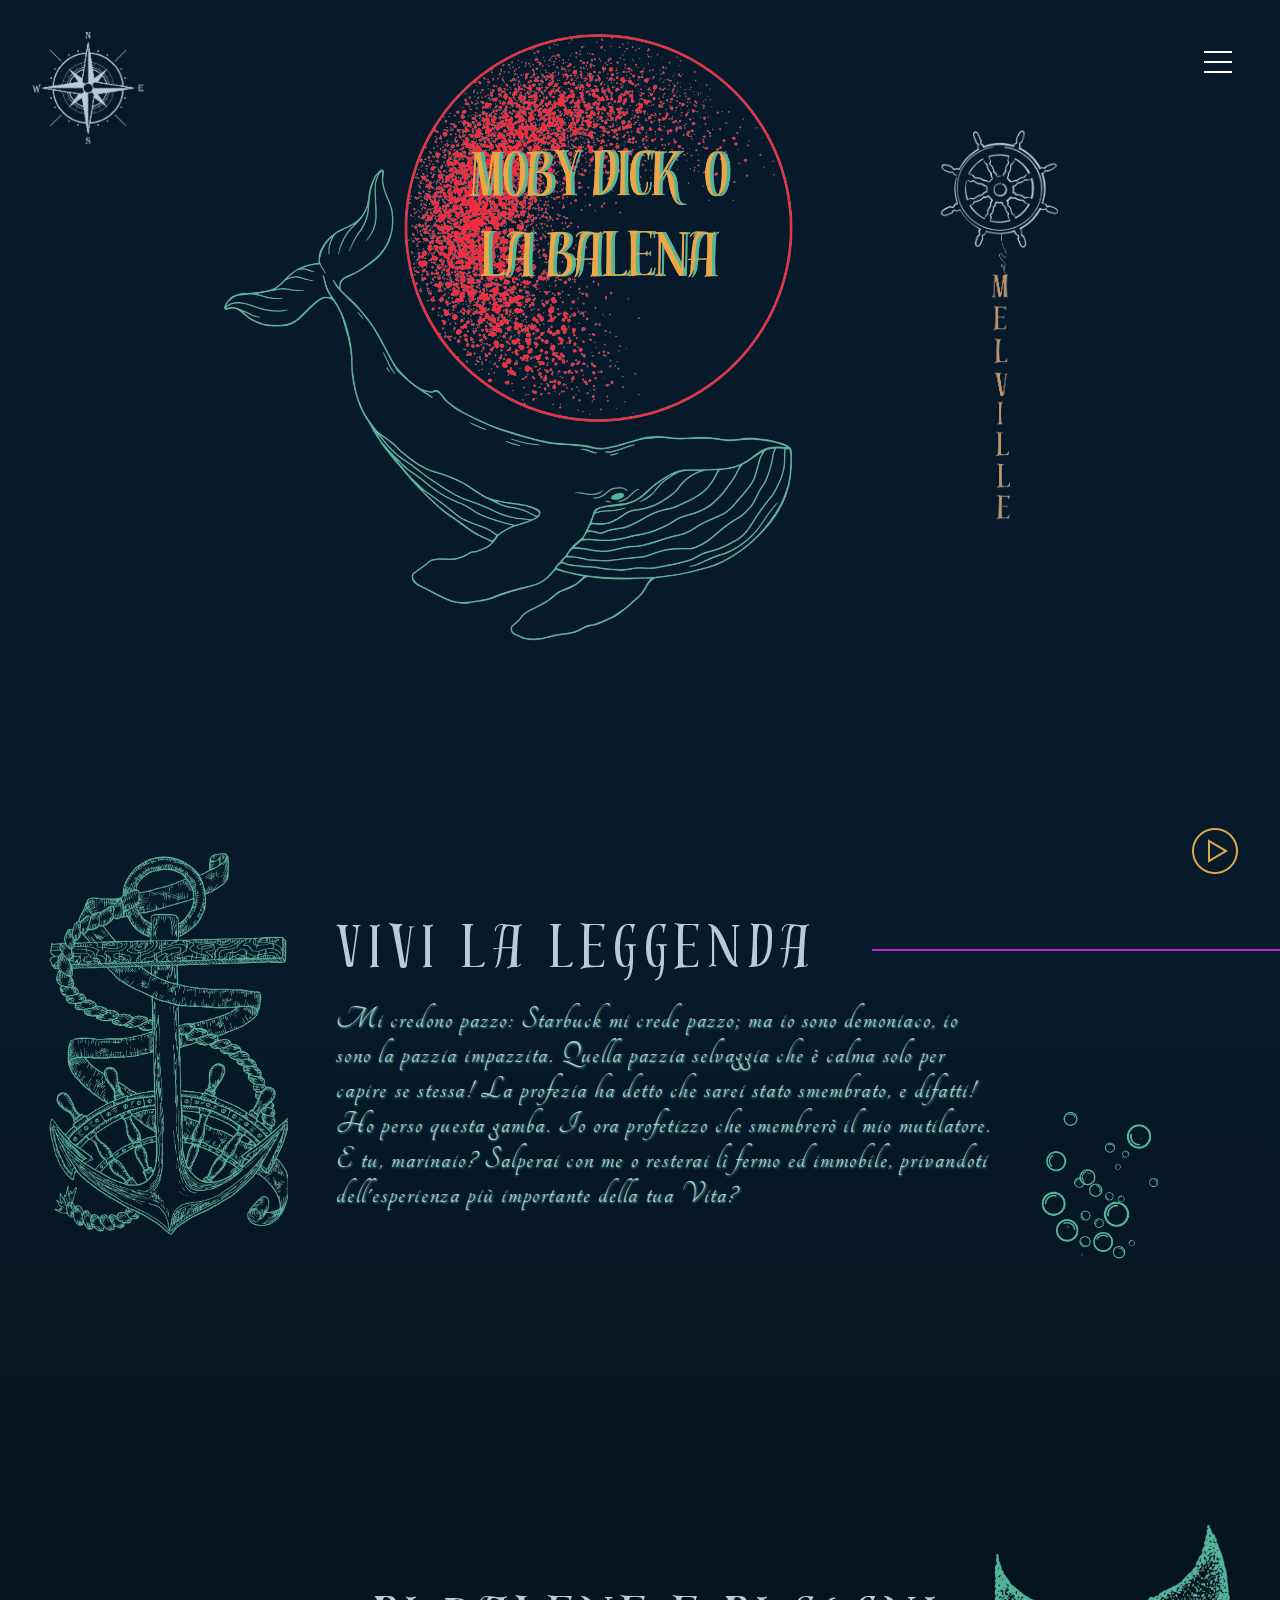
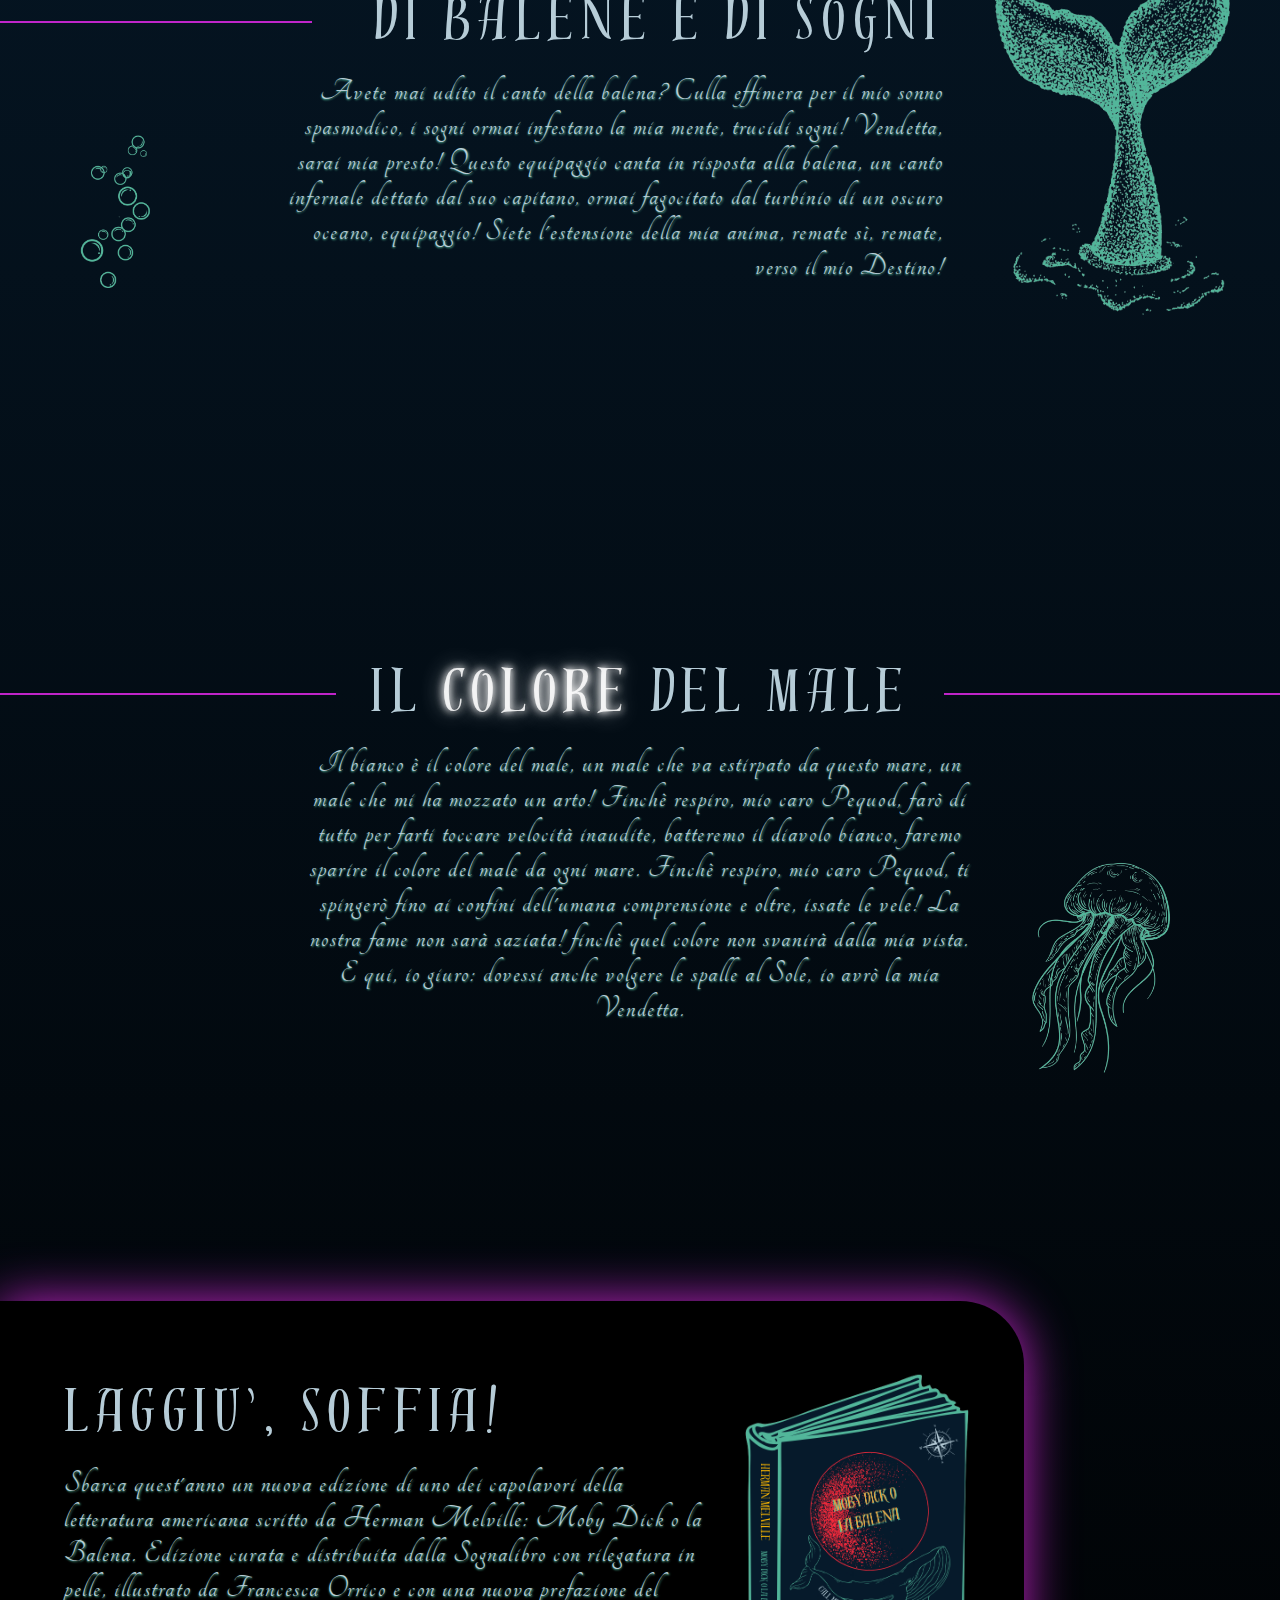
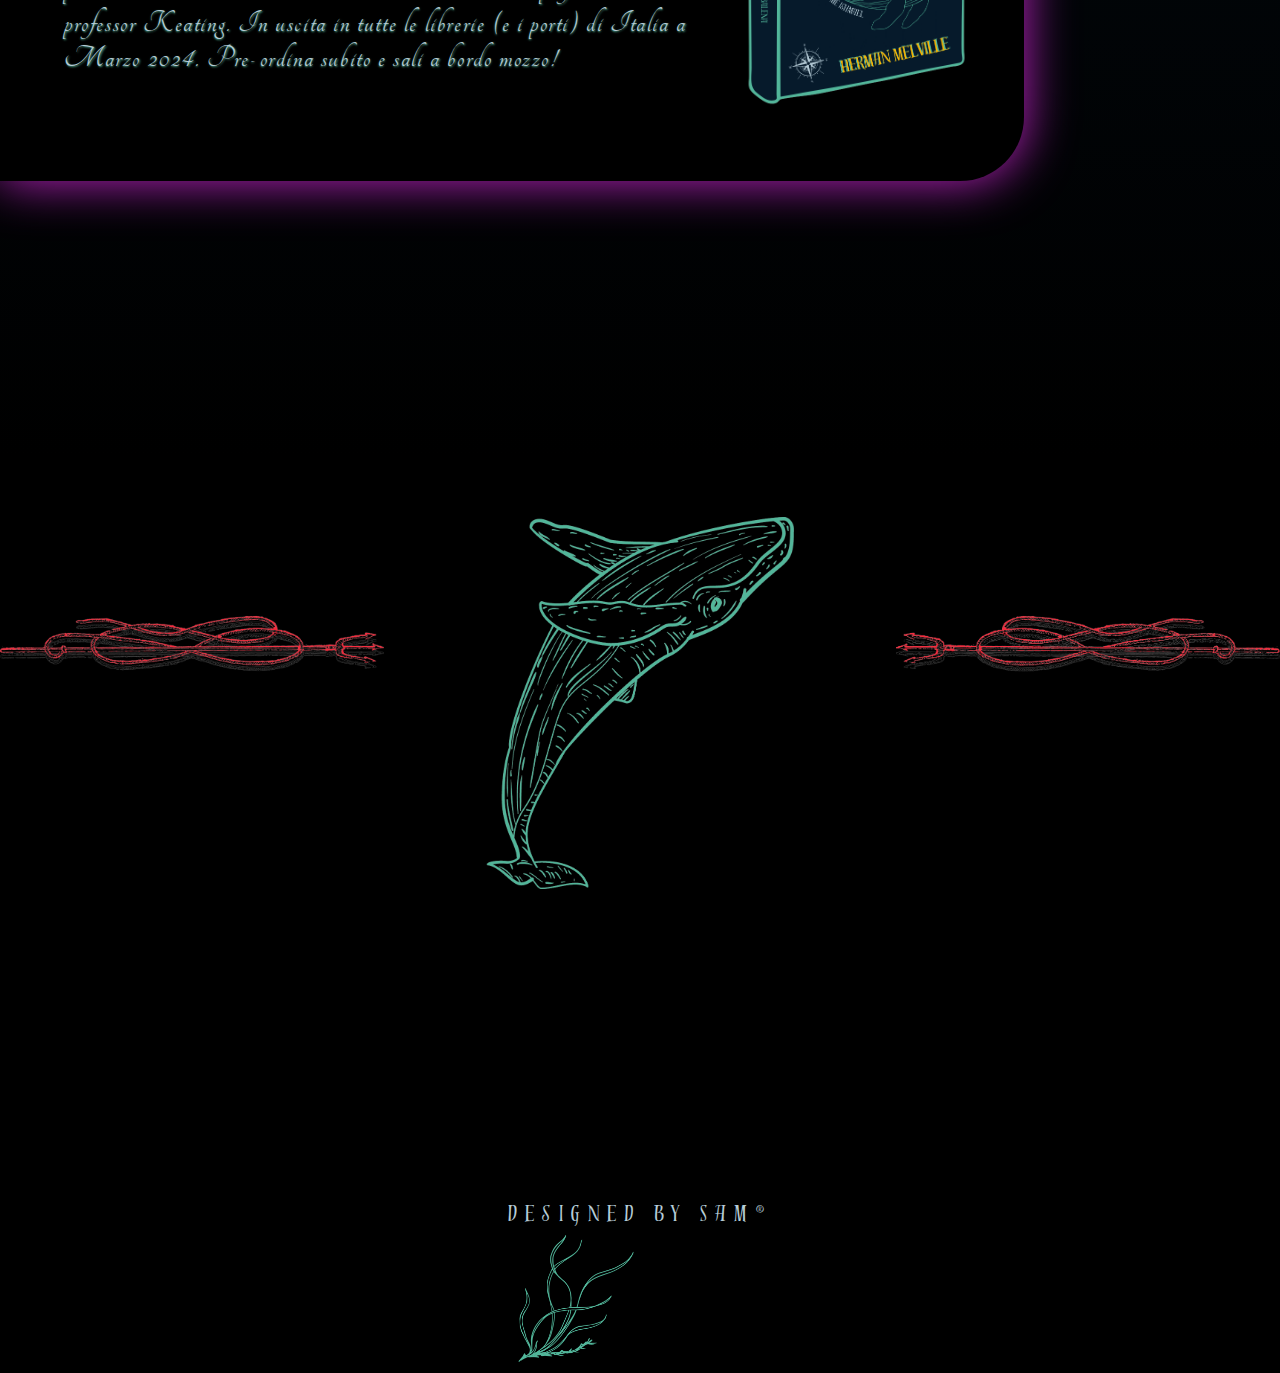
==== commit fd6ead89: "v.8" ====
--- a/index.html
+++ b/index.html
@@ -3,7 +3,7 @@
   <head>
     <meta charset="UTF-8" />
     <meta name="viewport" content="width=device-width, initial-scale=1.0" />
-    <link rel="icon" type="image/x-icon" href="./asset/images/balena.png" />
+    <link rel="icon" type="image/x-icon" href="./asset/images/favicon.ico" />
     <link rel="stylesheet" href="./asset/style/styles.css" />
     <title>MOBY DICK o LA BALENA</title>
   </head>
@@ -31,10 +31,18 @@
         <img id="bussola" src="./asset/images/bussola.png" />
       </div>
       <div id="section-1">
-        <img id="moby-dick-hero" src="./asset/images/MOBY-DICK-hero.png" />
+        <img id="moby-dick-hero" src="./asset/images/MOBY DICK O LA BALENA.png" />
       </div>
       <div id="section-2">
         <img id="melville-hero" src="./asset/images/melville.png" />
+
+        <div id="music-player">
+          <audio id="audio-player" src="./asset/media/music-background.mp3" loop></audio>
+          <button id="music-toggle">
+            <img src="./asset/images/icona-musica-play.png" data-state="play" alt="Icona Musica">
+          </button>
+        </div>
+
       </div>
     </div>
     <div id="container-2">
@@ -44,12 +52,12 @@
       <div id="section-5">
         <h1 id="vivi-la-leggenda">Vivi La Leggenda</h1>
         <p id="p-vivi-la-leggenda">
-          Mi credono pazzo: Starbuck mi crede pazzo; ma io sono demoniaco,
-          io sono la pazzia impazzita. Quella pazzia selvaggia che è calma
-          solo per capire se stessa! La profezia ha detto che sarei stato smembrato,
-          e difatti! Ho perso questa gamba. Io ora profetizzo che smembrerò il mio mutilatore.
-          E tu, marinaio? Salperai con me o resterai lì fermo ed immobile,
-          privandoti dell'esperienza più importante della tua Vita? 
+          Mi credono pazzo: Starbuck mi crede pazzo; ma io sono demoniaco, io
+          sono la pazzia impazzita. Quella pazzia selvaggia che è calma solo per
+          capire se stessa! La profezia ha detto che sarei stato smembrato, e
+          difatti! Ho perso questa gamba. Io ora profetizzo che smembrerò il mio
+          mutilatore. E tu, marinaio? Salperai con me o resterai lì fermo ed
+          immobile, privandoti dell'esperienza più importante della tua Vita?
         </p>
       </div>
       <div id="section-6">
@@ -68,12 +76,12 @@
       <div id="section-8">
         <h1 id="di-balene">Di Balene e Di Sogni</h1>
         <p id="p-di-balene">
-          Avete mai udito il canto della balena? Culla effimera per il mio sonno spasmodico,
-          i sogni ormai infestano la mia mente, trucidi sogni! Vendetta,
-          sarai mia presto! Questo equipaggio canta in risposta alla balena,
-          un canto infernale dettato dal suo capitano, ormai fagocitato dal turbinio
-          di un oscuro oceano, equipaggio! Siete l'estensione della mia anima, remate sì,
-          remate, verso il mio Destino!
+          Avete mai udito il canto della balena? Culla effimera per il mio sonno
+          spasmodico, i sogni ormai infestano la mia mente, trucidi sogni!
+          Vendetta, sarai mia presto! Questo equipaggio canta in risposta alla
+          balena, un canto infernale dettato dal suo capitano, ormai fagocitato
+          dal turbinio di un oscuro oceano, equipaggio! Siete l'estensione della
+          mia anima, remate sì, remate, verso il mio Destino!
         </p>
       </div>
       <div id="section-9">
@@ -92,14 +100,15 @@
           Il <span class="colored-letter">Colore</span> del Male
         </h1>
         <p id="p-il-colore">
-          Il bianco è il colore del male,
-          un male che va estirpato da questo mare, un male che mi ha mozzato un arto!
-          Finchè respiro, mio caro Pequod, farò di tutto per farti toccare velocità inaudite,
-          batteremo il diavolo bianco, faremo sparire il colore del male da ogni mare.
-          Finchè respiro, mio caro Pequod, ti spingerò fino ai confini dell'umana comprensione
-          e oltre, issate le vele! La nostra fame non sarà saziata!
-          finchè quel colore non svanirà dalla mia vista.
-          E qui, io giuro: dovessi anche volgere le spalle al Sole, io avrò la mia Vendetta.
+          Il bianco è il colore del male, un male che va estirpato da questo
+          mare, un male che mi ha mozzato un arto! Finchè respiro, mio caro
+          Pequod, farò di tutto per farti toccare velocità inaudite, batteremo
+          il diavolo bianco, faremo sparire il colore del male da ogni mare.
+          Finchè respiro, mio caro Pequod, ti spingerò fino ai confini
+          dell'umana comprensione e oltre, issate le vele! La nostra fame non
+          sarà saziata! finchè quel colore non svanirà dalla mia vista. E qui,
+          io giuro: dovessi anche volgere le spalle al Sole, io avrò la mia
+          Vendetta.
         </p>
       </div>
       <div id="section-12">
@@ -112,11 +121,11 @@
         <h1 id="h1-libro">LAGGIU', SOFFIA!</h1>
         <p id="p-libro">
           Sbarca quest'anno un nuova edizione di uno dei capolavori della
-          letteratura americana scritto da Herman Melville: Moby Dick o la Balena.
-          Edizione curata e distribuita dalla Sognalibro con rilegatura in pelle,
-          illustrato da Francesca Orrico e con una nuova prefazione del professor Keating.
-          In uscita in tutte le librerie (e i porti) di Italia a Marzo 2024.
-          Pre-ordina subito e sali a bordo mozzo!
+          letteratura americana scritto da Herman Melville: Moby Dick o la
+          Balena. Edizione curata e distribuita dalla Sognalibro con rilegatura
+          in pelle, illustrato da Francesca Orrico e con una nuova prefazione
+          del professor Keating. In uscita in tutte le librerie (e i porti) di
+          Italia a Marzo 2024. Pre-ordina subito e sali a bordo mozzo!
         </p>
         <div id="section-inside">
           <img id="copertina" src="./asset/images/copertina.png" />
--- a/asset/style/styles.css
+++ b/asset/style/styles.css
@@ -250,6 +250,25 @@
   width: 100%;
 }
 
+#music-player {
+  position: fixed;
+  bottom: 20px;
+  right: 40px;
+  z-index: 999;
+}
+
+#music-toggle {
+  background: none;
+  border: none;
+  cursor: pointer;
+  outline: none;
+}
+
+#music-toggle img {
+  width: 100%;
+  height: 100%;
+}
+
 #container-2 {
   display: flex;
   margin-top: 13rem;
@@ -281,10 +300,11 @@
 }
 
 #p-vivi-la-leggenda {
-  font-size: 1.3rem;
-  font-family: Moby Dick;
-  letter-spacing: 0.3rem;
-  font-weight: 300;
+  font-size: 2rem;
+  font-family: Tangerine;
+  letter-spacing: 0.1rem;
+  font-weight: 500;
+  text-shadow: 0.5px 0.5px 2px #52b69a;
   color: #b6ccd7;
 }
 
@@ -295,7 +315,7 @@
 }
 
 #hr-1 {
-  border: 1px solid #f62a3bcc;
+  border: 1px solid #ef2af6cc;
   margin-left: -11rem;
 }
 
@@ -345,7 +365,7 @@
 }
 
 #hr-2 {
-  border: 1px solid #f62a3bcc;
+  border: 1px solid #ef2af6cc;
   margin-right: -4rem;
 }
 
@@ -386,10 +406,11 @@
 
 #p-di-balene {
   text-align: right;
-  font-size: 1.3rem;
-  font-family: Moby Dick;
-  letter-spacing: 0.3rem;
-  font-weight: 300;
+  font-size: 2rem;
+  letter-spacing: 0.1rem;
+  font-family: Tangerine;
+  font-weight: 500;
+  text-shadow: 0.5px 0.5px 2px #52b69a;
   color: #b6ccd7;
 }
 
@@ -426,7 +447,7 @@
 }
 
 #hr-3 {
-  border: 1px solid #f62a3bcc;
+  border: 1px solid #ef2af6cc;
   margin-right: -3rem;
 }
 
@@ -452,10 +473,11 @@
 
 #p-il-colore {
   text-align: center;
-  font-size: 1.3rem;
-  font-family: Moby Dick;
-  letter-spacing: 0.3rem;
-  font-weight: 300;
+  font-size: 2rem;
+  letter-spacing: 0.1rem;
+  font-family: Tangerine;
+  font-weight: 500;
+  text-shadow: 0.5px 0.5px 2px #52b69a;
   color: #b6ccd7;
 }
 
@@ -466,7 +488,7 @@
 }
 
 #hr-4 {
-  border: 1px solid #f62a3bcc;
+  border: 1px solid #ef2af6cc;
   margin-left: -3rem;
 }
 
@@ -499,7 +521,7 @@
   border-top-right-radius: 4rem;
   border-bottom-right-radius: 4rem;
   padding: 4rem;
-  box-shadow: 0px 0px 50px #f62a3bcc;
+  box-shadow: 0px 0px 50px #ef2af6cc;
 }
 
 #h1-libro {
@@ -513,18 +535,19 @@
 
 #p-libro {
   text-align: left;
-  font-size: 1.3rem;
-  font-family: Moby Dick;
-  letter-spacing: 0.3rem;
-  margin-right: 20rem;
-  font-weight: 300;
+  font-size: 2rem;
+  letter-spacing: 0.1rem;
+  font-family: Tangerine;
+  font-weight: 500;
+  text-shadow: 0.5px 0.5px 2px #52b69a;
   color: #b6ccd7;
+  margin-right: 17rem;
 }
 
 #section-inside {
   width: 15rem;
   height: 26rem;
-  margin-left: 44rem;
+  margin-left: 75%;
   margin-top: -20rem;
   transition: all 0.5s;
   cursor: pointer;
@@ -574,6 +597,7 @@
   align-items: center;
   flex-direction: column;
   height: 11.5rem;
+  margin-top: 8rem;
 }
 
 #p-footer {
@@ -581,7 +605,7 @@
   font-family: DistilleryDisplay;
   letter-spacing: 0.5rem;
   font-weight: 400;
-  color: #e6a343;
+  color: #b6ccd7;
 }
 
 #div-alghe {
@@ -592,7 +616,7 @@
   width: 50%;
 }
 
-@media only screen and (max-width: 375px) {
+@media only screen and (min-width: 320px) and (max-width: 374px) {
   /* Menù*/
   .menu-wrap {
     position: fixed;
@@ -751,7 +775,1543 @@
   }
 
   #section-logo {
+    width: 23%;
+    position: fixed;
+    top: 2rem;
+    left: 2rem;
+    z-index: 1;
+  }
+
+  #bussola {
+    width: 100%;
+    animation: rotate 15s linear infinite;
+  }
+
+  #section-1 {
+    margin-top: 12rem;
+    width: 100%;
+  }
+
+  #moby-dick-hero {
+    width: 100%;
+  }
+
+  #section-2 {
+    width: 1rem;
+  }
+
+  #melville-hero{
+    display: none;
+  }
+
+  #container-2 {
+    display: flex;
+    flex-direction: column-reverse;
+    justify-content: center;
+    text-align: center;
+    margin-top: 16rem;
+  }
+
+  #section-4 {
+    display: block;
+    margin-right: auto;
+    margin-left: auto;
+    width: 15rem;
+    margin-top: 5rem;
+  }
+
+  #ancora {
+    width: 100%;
+  }
+
+  #section-5 {
+    width: 19.5rem;
+    height: 42rem;
+    margin-right: auto;
+    margin-left: auto;
+    padding: 1rem;
+  }
+
+  #vivi-la-leggenda {
+    font-size: 3rem;
+    font-weight: 400;
+    color: #dea84a;
+  }
+
+  #p-vivi-la-leggenda {
+    margin-top: 0.7rem;
+    font-size: 2rem;
+    letter-spacing: 0.1rem;
+    text-shadow: 0.5px 0.5px 2px #52b69a;
+  }
+
+  #section-6 {
+    width: 18.5rem;
+    height: 1rem;
+    margin-right: auto;
+    margin-left: auto;
+  }
+
+  #hr-1 {
+    display: none;
+    border: 1px solid #ef2af6cc;
+    margin-right: auto;
+    margin-left: auto;
+  }
+
+  #bollicine-1 {
+    margin-top: 10rem;
+    width: 20%;
+    animation: scrollUp 12s linear infinite;
+  }
+
+  #scrollingDiv {
+    width: 35%;
+    position: fixed;
+    top: 30%;
+    right: -200px;
+    transform: translateY(-50%);
+    padding: 10px;
+    transition: transform 1s ease-out; /* Modifica la transizione per un effetto più fluido */
+    z-index: -99;
+  }
+
+  #pesciolini {
+    width: 100%;
+  }
+
+  #container-3 {
+    display: flex;
+    flex-direction: column;
+    justify-content: center;
+    text-align: center;
+    margin-top: 10rem;
+  }
+
+  #section-7 {
+    margin-bottom: -12rem;
+    width: 18.5rem;
+    height: 1rem;
+    margin-right: auto;
+    margin-left: auto;
+  }
+
+  #hr-2 {
+    border: 1px solid #ef2af6cc;
+    margin-right: auto;
+    margin-left: auto;
+  }
+
+  #bollicine-2 {
+    width: 20%;
+    margin-top: 7rem;
+    margin-left: 5rem;
+    animation: scrollUp 12s linear infinite;
+  }
+
+  #section-8 {
+    margin-right: auto;
+    margin-left: auto;
+    width: 19.5rem;
+    height: 40rem;
+    padding: 1rem;
+  }
+
+  #di-balene {
+    text-align: center;
+    font-size: 3rem;
+    letter-spacing: 0.3rem;
+    font-weight: 400;
+  }
+
+  #p-di-balene {
+    margin-top: 0.7rem;
+    text-align: center;
+    font-size: 2rem;
+    letter-spacing: 0.1rem;
+    text-shadow: 0.5px 0.5px 2px #52b69a;
+  }
+
+  #section-9 {
+    display: block;
+    width: 15rem;
+    height: 30rem;
+    margin-right: auto;
+    margin-left: auto;
+    margin-top: 5rem;
+  }
+
+  #balena {
+    width: 100%;
+  }
+
+  #scrollingDiv-2 {
+    width: 25%;
+    position: fixed;
+    top: 80%;
+    left: -200px; /* Posiziona il div fuori dalla visualizzazione iniziale */
+    transform: translateY(-50%);
+    padding: 10px;
+    transition: transform 1s ease-out; /* Modifica la transizione per un effetto più fluido */
+    z-index: -99;
+  }
+
+  #container-4 {
+    display: flex;
+    flex-direction: column;
+    justify-content: center;
+    text-align: center;
+    margin-top: 14rem;
+  }
+
+  #section-10 {
+    width: 18.5rem;
+    height: 5rem;
+    margin-bottom: -16rem;
+    margin-right: auto;
+    margin-left: auto;
+  }
+
+  #hr-3 {
+    border: 1px solid #ef2af6cc;
+    margin-right: auto;
+    margin-left: auto;
+  }
+
+  #section-11 {
+    width: 19.5rem;
+    height: 37rem;
+    margin-right: auto;
+    margin-left: auto;
+    padding: 1rem;
+  }
+
+  #il-colore {
+    text-align: center;
+    font-size: 3rem;
+    letter-spacing: 0.3rem;
+    font-weight: 400;
+  }
+
+  #p-il-colore {
+    margin-top: 0.7rem;
+    text-align: center;
+    font-size: 2rem;
+    letter-spacing: 0.1rem;
+    text-shadow: 0.5px 0.5px 2px #52b69a;
+  }
+
+  #section-12 {
+    display: block;
+    margin-right: auto;
+    margin-left: auto;
+    width: 15rem;
+    height: 20rem;
+    margin-top: 8rem;
+  }
+
+  #hr-4 {
+    display: none;
+  }
+
+  #medusa {
+    width: 100%;
+    animation: fluctuate 2s ease-in-out infinite;
+  }
+
+  #container-5 {
+    display: block;
+    margin-top: 25rem;
+  }
+
+  #section-13 {
+    width: 19.5rem;
+    height: 70rem;
+    border-radius: 4rem;
+    padding: 1.5rem;
+    margin-right: auto;
+    margin-left: auto;
+    box-shadow: 0px 0px 40px #ef2af6cc;
+  }
+
+  #h1-libro {
+    text-align: center;
+    font-size: 3rem;
+    letter-spacing: 0.3rem;
+    font-weight: 400;
+    margin-top: 0.5rem;
+  }
+
+  #p-libro {
+    text-align: center;
+    font-size: 2rem;
+    letter-spacing: 0.1rem;
+    text-shadow: 0.5px 0.5px 2px #52b69a;
+    margin-right: auto;
+    margin-left: auto;
+    margin-top: 0.5rem;
+  }
+
+  #section-inside {
+    width: 11rem;
+    height: 7rem;
+    margin-top: 3rem;
+    transition: all 0.5s;
+    cursor: pointer;
+    margin-right: auto;
+    margin-left: auto;
+  }
+
+  #copertina {
+    width: 100%;
+  }
+
+  #container-6 {
+    display: flex;
+    margin-top: 5rem;
+  }
+
+  #section-14 {
+    width: 25%;
+    margin-top: 12rem;
+  }
+
+  #arpione {
+    width: 100%;
+  }
+
+  #section-15 {
+    width: 50%;
+    height: 30rem;
+    padding: 0rem;
+  }
+
+  #balena-2 {
+    margin-top: 8rem;
+    width: 100%;
+  }
+
+  #section-16 {
+    width: 25%;
+    margin-top: 12rem;
+  }
+
+  #footer {
+    display: flex;
+    justify-content: center;
+    align-items: center;
+    flex-direction: column;
+    height: 4.8rem;
+    margin-top: 3rem;
+  }
+
+  #p-footer {
+    font-size: 1rem;
+    letter-spacing: 0.5rem;
+    font-weight: 400;
+  }
+
+  #div-alghe {
+    width: 20%;
+  }
+
+  #alghe {
+    width: 70%;
+  }
+}
+
+@media only screen and (min-width: 375px) and (max-width: 480px) {
+  /* Menù*/
+  .menu-wrap {
+    position: fixed;
+    top: 2rem;
+    right: 2rem;
+    z-index: 1;
+  }
+
+  .menu-wrap .toggler {
+    position: absolute;
+    top: 0;
+    right: 0;
+    z-index: 2;
+    cursor: pointer;
+    width: 50px;
+    height: 50px;
+    opacity: 0;
+  }
+
+  .menu-wrap .hamburger {
+    position: absolute;
+    top: 0;
+    right: 0;
+    z-index: 1;
+    width: 60px;
+    height: 60px;
+    padding: 1rem;
+    background: #171a2100;
+    display: flex;
+    align-items: center;
+    justify-content: center;
+  }
+
+  /* Hamburger Line */
+  .menu-wrap .hamburger > div {
+    position: relative;
+    flex: none;
+    width: 100%;
+    height: 2px;
+    background: #fff;
+    display: flex;
+    align-items: center;
+    justify-content: center;
+    transition: all 0.4s ease;
+  }
+
+  /* Hamburger Lines - Top & Bottom */
+  .menu-wrap .hamburger > div::before,
+  .menu-wrap .hamburger > div::after {
+    content: "";
+    position: absolute;
+    z-index: 1;
+    top: -10px;
+    width: 100%;
+    height: 2px;
+    background: inherit;
+  }
+
+  /* Moves Line Down */
+  .menu-wrap .hamburger > div::after {
+    top: 10px;
+  }
+
+  /* Toggler Animation */
+  .menu-wrap .toggler:checked + .hamburger > div {
+    transform: rotate(135deg);
+  }
+
+  /* Turns Lines Into X */
+  .menu-wrap .toggler:checked + .hamburger > div:before,
+  .menu-wrap .toggler:checked + .hamburger > div:after {
+    top: 0;
+    transform: rotate(90deg);
+  }
+
+  /* Rotate On Hover When Checked */
+  .menu-wrap .toggler:checked:hover + .hamburger > div {
+    transform: rotate(225deg);
+  }
+
+  /* Show Menu */
+  .menu-wrap .toggler:checked ~ .menu {
+    visibility: visible;
+  }
+
+  .menu-wrap .toggler:checked ~ .menu > div {
+    transform: scale(1);
+    transition-duration: 1.5s;
+  }
+
+  .menu-wrap .toggler:checked ~ .menu > div > div {
+    opacity: 1;
+    transition: opacity 0.4s ease 0.4s;
+  }
+
+  .menu-wrap .menu {
+    position: fixed;
+    top: 0;
+    left: 0;
+    width: 100%;
+    height: 100%;
+    visibility: hidden;
+    overflow: hidden;
+    display: flex;
+    align-items: center;
+    justify-content: center;
+  }
+
+  .menu-wrap .menu > div {
+    background: #f62a3bb9;
+    border-radius: 50%;
+    width: 200vw;
+    height: 200vw;
+    display: flex;
+    flex: none;
+    align-items: center;
+    justify-content: center;
+    transform: scale(0);
+    transition: all 0.4s ease;
+  }
+
+  .menu-wrap .menu > div > div {
+    text-align: center;
+    max-width: 100vw;
+    max-height: 100vh;
+    opacity: 0;
+    transition: opacity 0.4s ease;
+  }
+
+  .menu-wrap .menu > div > div > ul > li {
+    list-style: none;
+    color: #b6ccd7;
+    font-family: DistilleryDisplay;
+    letter-spacing: 0.5rem;
+    font-weight: 700;
+    font-size: 2rem;
+    text-shadow: 5px 5px 5px #171a21;
+    padding: 1rem;
+  }
+
+  .menu-wrap .menu > div > div > ul > li > a {
+    color: inherit;
+    text-decoration: none;
+    transition: color 0.4s ease;
+  }
+
+  .menu-wrap .menu > div > div > ul > li > a:hover {
+    color: #ffb900;
+    transition: 1s;
+  }
+
+  #container-hero {
+    display: flex;
+    justify-content: center;
+    align-items: center;
+  }
+
+  #section-logo {
     width: 15%;
+    position: fixed;
+    top: 2rem;
+    left: 2rem;
+    z-index: 1;
+  }
+
+  #bussola {
+    width: 100%;
+    animation: rotate 15s linear infinite;
+  }
+
+  #section-1 {
+    margin-top: 12rem;
+    width: 100%;
+  }
+
+  #moby-dick-hero {
+    width: 100%;
+  }
+
+  #section-2 {
+    width: 1rem;
+  }
+
+  #melville-hero{
+    display: none;
+  }
+
+  #container-2 {
+    display: flex;
+    flex-direction: column-reverse;
+    justify-content: center;
+    text-align: center;
+    margin-top: 16rem;
+  }
+
+  #section-4 {
+    display: block;
+    margin-right: auto;
+    margin-left: auto;
+    width: 15rem;
+    margin-top: 5rem;
+  }
+
+  #ancora {
+    width: 100%;
+  }
+
+  #section-5 {
+    width: 23rem;
+    height: 37rem;
+    margin-right: auto;
+    margin-left: auto;
+    padding: 1rem;
+  }
+
+  #vivi-la-leggenda {
+    font-size: 3rem;
+    font-weight: 400;
+    color: #dea84a;
+  }
+
+  #p-vivi-la-leggenda {
+    margin-top: 0.7rem;
+    font-size: 2rem;
+    letter-spacing: 0.1rem;
+    text-shadow: 0.5px 0.5px 2px #52b69a;
+  }
+
+  #section-6 {
+    width: 22rem;
+    height: 1rem;
+    margin-right: auto;
+    margin-left: auto;
+  }
+
+  #hr-1 {
+    display: none;
+    border: 1px solid #ef2af6cc;
+    margin-right: auto;
+    margin-left: auto;
+  }
+
+  #bollicine-1 {
+    margin-top: 10rem;
+    width: 20%;
+    animation: scrollUp 12s linear infinite;
+  }
+
+  #scrollingDiv {
+    width: 35%;
+    position: fixed;
+    top: 30%;
+    right: -200px;
+    transform: translateY(-50%);
+    padding: 10px;
+    transition: transform 1s ease-out; /* Modifica la transizione per un effetto più fluido */
+    z-index: -99;
+  }
+
+  #pesciolini {
+    width: 100%;
+  }
+
+  #container-3 {
+    display: flex;
+    flex-direction: column;
+    justify-content: center;
+    text-align: center;
+    margin-top: 10rem;
+  }
+
+  #section-7 {
+    margin-bottom: -12rem;
+    width: 22rem;
+    height: 1rem;
+    margin-right: auto;
+    margin-left: auto;
+  }
+
+  #hr-2 {
+    border: 1px solid #ef2af6cc;
+    margin-right: auto;
+    margin-left: auto;
+  }
+
+  #bollicine-2 {
+    width: 20%;
+    margin-top: 7rem;
+    margin-left: 5rem;
+    animation: scrollUp 12s linear infinite;
+  }
+
+  #section-8 {
+    margin-right: auto;
+    margin-left: auto;
+    width: 23rem;
+    height: 30rem;
+    padding: 1rem;
+  }
+
+  #di-balene {
+    text-align: center;
+    font-size: 3rem;
+    letter-spacing: 0.3rem;
+  }
+
+  #p-di-balene {
+    margin-top: 0.7rem;
+    text-align: center;
+    font-size: 2rem;
+    letter-spacing: 0.1rem;
+    text-shadow: 0.5px 0.5px 2px #52b69a;
+  }
+
+  #section-9 {
+    display: block;
+    width: 15rem;
+    height: 30rem;
+    margin-right: auto;
+    margin-left: auto;
+    margin-top: 9rem;
+  }
+
+  #balena {
+    width: 100%;
+  }
+
+  #scrollingDiv-2 {
+    width: 25%;
+    position: fixed;
+    top: 80%;
+    left: -200px; /* Posiziona il div fuori dalla visualizzazione iniziale */
+    transform: translateY(-50%);
+    padding: 10px;
+    transition: transform 1s ease-out; /* Modifica la transizione per un effetto più fluido */
+    z-index: -99;
+  }
+
+  #container-4 {
+    display: flex;
+    flex-direction: column;
+    justify-content: center;
+    text-align: center;
+    margin-top: 14rem;
+  }
+
+  #section-10 {
+    width: 22rem;
+    height: 5rem;
+    margin-bottom: -16rem;
+    margin-right: auto;
+    margin-left: auto;
+  }
+
+  #hr-3 {
+    border: 1px solid #ef2af6cc;
+    margin-right: auto;
+    margin-left: auto;
+  }
+
+  #section-11 {
+    width: 23rem;
+    height: 30rem;
+    margin-right: auto;
+    margin-left: auto;
+    padding: 1rem;
+  }
+
+  #il-colore {
+    text-align: center;
+    font-size: 3rem;
+    letter-spacing: 0.3rem;
+    font-weight: 400;
+  }
+
+  #p-il-colore {
+    margin-top: 0.7rem;
+    text-align: center;
+    font-size: 2rem;
+    letter-spacing: 0.1rem;
+    text-shadow: 0.5px 0.5px 2px #52b69a;
+  }
+
+  #section-12 {
+    display: block;
+    margin-right: auto;
+    margin-left: auto;
+    width: 15rem;
+    height: 20rem;
+    margin-top: 8rem;
+  }
+
+  #hr-4 {
+    display: none;
+  }
+
+  #medusa {
+    width: 100%;
+    animation: fluctuate 2s ease-in-out infinite;
+  }
+
+  #container-5 {
+    display: block;
+    margin-top: 25rem;
+  }
+
+  #section-13 {
+    width: 22rem;
+    height: 65rem;
+    border-radius: 4rem;
+    padding: 1.5rem;
+    margin-right: auto;
+    margin-left: auto;
+    box-shadow: 0px 0px 50px #ef2af6cc;
+  }
+
+  #h1-libro {
+    text-align: center;
+    font-size: 3rem;
+    letter-spacing: 0.3rem;
+    font-weight: 400;
+    margin-top: 0.5rem;
+  }
+
+  #p-libro {
+    text-align: center;
+    font-size: 2rem;
+    letter-spacing: 0.1rem;
+    text-shadow: 0.5px 0.5px 2px #52b69a;
+    margin-right: auto;
+    margin-left: auto;
+    margin-top: 0.5rem;
+  }
+
+  #section-inside {
+    width: 13rem;
+    height: 7rem;
+    margin-top: 3rem;
+    transition: all 0.5s;
+    cursor: pointer;
+    margin-right: auto;
+    margin-left: auto;
+  }
+
+  #copertina {
+    width: 100%;
+  }
+
+  #container-6 {
+    display: flex;
+    margin-top: 10rem;
+  }
+
+  #section-14 {
+    width: 25%;
+    margin-top: 12rem;
+  }
+
+  #arpione {
+    width: 100%;
+  }
+
+  #section-15 {
+    width: 50%;
+    height: 30rem;
+    padding: 0rem;
+  }
+
+  #balena-2 {
+    margin-top: 8rem;
+    width: 100%;
+  }
+
+  #section-16 {
+    width: 25%;
+    margin-top: 12rem;
+  }
+
+  #footer {
+    display: flex;
+    justify-content: center;
+    align-items: center;
+    flex-direction: column;
+    height: 6.8rem;
+    margin-top: 5rem;
+  }
+
+  #p-footer {
+    font-size: 1rem;
+    letter-spacing: 0.5rem;
+  }
+
+  #div-alghe {
+    width: 20%;
+  }
+
+  #alghe {
+    width: 70%;
+  }
+}
+
+@media only screen and (min-width: 768px) and (max-width: 1024px) {
+  #container-hero {
+    display: flex;
+    justify-content: center;
+    align-items: center;
+  }
+
+  #section-logo {
+    width: 15%;
+    position: fixed;
+    top: 2rem;
+    left: 2rem;
+    z-index: 1;
+  }
+
+  #bussola {
+    width: 100%;
+    animation: rotate 15s linear infinite;
+  }
+
+  #section-1 {
+    margin-top: 8rem;
+    width: 100%;
+  }
+
+  #moby-dick-hero {
+    width: 100%;
+  }
+
+  #section-2 {
+    width: 0.5rem;
+  }
+
+  #melville-hero {
+    display: none;
+  }
+
+  #container-2 {
+    display: flex;
+    flex-direction: column-reverse;
+    justify-content: center;
+    text-align: center;
+    margin-top: 16rem;
+  }
+
+  #section-4 {
+    display: block;
+    margin-right: auto;
+    margin-left: auto;
+    width: 15rem;
+    margin-top: 5rem;
+  }
+
+  #ancora {
+    width: 100%;
+  }
+
+  #section-5 {
+    width: 33rem;
+    height: 30rem;
+    margin-right: auto;
+    margin-left: auto;
+    padding: 1rem;
+  }
+
+  #vivi-la-leggenda {
+    font-size: 3.5rem;
+    font-weight: 400;
+    color: #dea84a;
+  }
+
+  #p-vivi-la-leggenda {
+    margin-top: 0.7rem;
+    font-size: 2.3rem;
+    letter-spacing: 0.1rem;
+    text-shadow: 0.5px 0.5px 2px #52b69a;
+  }
+
+  #section-6 {
+    width: 22rem;
+    height: 1rem;
+    margin-right: auto;
+    margin-left: auto;
+  }
+
+  #hr-1 {
+    display: none;
+    border: 1px solid #ef2af6cc;
+    margin-right: auto;
+    margin-left: auto;
+  }
+
+  #bollicine-1 {
+    margin-top: 10rem;
+    width: 20%;
+    animation: scrollUp 12s linear infinite;
+  }
+
+  #scrollingDiv {
+    width: 25%;
+    position: fixed;
+    top: 30%;
+    right: -400px;
+    transform: translateY(-50%);
+    padding: 10px;
+    transition: transform 1s ease-out; /* Modifica la transizione per un effetto più fluido */
+    z-index: -99;
+  }
+
+  #pesciolini {
+    width: 100%;
+  }
+
+  #container-3 {
+    display: flex;
+    flex-direction: column;
+    justify-content: center;
+    text-align: center;
+    margin-top: 10rem;
+  }
+
+  #section-7 {
+    margin-bottom: -13.5rem;
+    width: 32rem;
+    height: 1rem;
+    margin-right: auto;
+    margin-left: auto;
+  }
+
+  #hr-2 {
+    border: 1px solid #ef2af6cc;
+    margin-right: auto;
+    margin-left: auto;
+  }
+
+  #bollicine-2 {
+    width: 20%;
+    margin-top: 7rem;
+    margin-left: 5rem;
+    animation: scrollUp 12s linear infinite;
+  }
+
+  #section-8 {
+    margin-right: auto;
+    margin-left: auto;
+    width: 33rem;
+    height: 30rem;
+    padding: 1rem;
+  }
+
+  #di-balene {
+    text-align: center;
+    font-size: 3.5rem;
+    letter-spacing: 0.3rem;
+    font-weight: 400;
+  }
+
+  #p-di-balene {
+    margin-top: 0.7rem;
+    text-align: center;
+    font-size: 2.3rem;
+    letter-spacing: 0.1rem;
+    text-shadow: 0.5px 0.5px 2px #52b69a;
+  }
+
+  #section-9 {
+    display: block;
+    width: 15rem;
+    height: 30rem;
+    margin-right: auto;
+    margin-left: auto;
+    margin-top: 9rem;
+  }
+
+  #balena {
+    width: 100%;
+  }
+
+  #scrollingDiv-2 {
+    width: 20%;
+    position: fixed;
+    top: 80%;
+    left: -300px; /* Posiziona il div fuori dalla visualizzazione iniziale */
+    transform: translateY(-50%);
+    padding: 10px;
+    transition: transform 1s ease-out; /* Modifica la transizione per un effetto più fluido */
+    z-index: -99;
+  }
+
+  #container-4 {
+    display: flex;
+    flex-direction: column;
+    justify-content: center;
+    text-align: center;
+    margin-top: 14rem;
+  }
+
+  #section-10 {
+    width: 32rem;
+    height: 5rem;
+    margin-bottom: -11rem;
+    margin-right: auto;
+    margin-left: auto;
+  }
+
+  #hr-3 {
+    border: 1px solid #ef2af6cc;
+    margin-right: auto;
+    margin-left: auto;
+  }
+
+  #section-11 {
+    width: 33rem;
+    height: 30rem;
+    margin-right: auto;
+    margin-left: auto;
+    padding: 1rem;
+  }
+
+  #il-colore {
+    text-align: center;
+    font-size: 3.5rem;
+    letter-spacing: 0.3rem;
+    font-weight: 400;
+  }
+
+  #p-il-colore {
+    margin-top: 0.7rem;
+    text-align: center;
+    font-size: 2.3rem;
+    letter-spacing: 0.1rem;
+    text-shadow: 0.5px 0.5px 2px #52b69a;
+  }
+
+  #section-12 {
+    display: block;
+    margin-right: auto;
+    margin-left: auto;
+    width: 18rem;
+    height: 20rem;
+    margin-top: 2rem;
+  }
+
+  #hr-4 {
+    display: none;
+  }
+
+  #medusa {
+    width: 100%;
+    animation: fluctuate 2s ease-in-out infinite;
+  }
+
+  #container-5 {
+    display: block;
+    margin-top: 30rem;
+  }
+
+  #section-13 {
+    width: 32rem;
+    height: 65rem;
+    border-radius: 4rem;
+    padding: 1.5rem;
+    margin-right: auto;
+    margin-left: auto;
+    box-shadow: 0px 0px 50px #ef2af6cc;
+  }
+
+  #h1-libro {
+    text-align: center;
+    font-size: 3.5rem;
+    letter-spacing: 0.3rem;
+    font-weight: 400;
+    margin-top: 1.5rem;
+  }
+
+  #p-libro {
+    text-align: center;
+    font-size: 2.3rem;
+    letter-spacing: 0.1rem;
+    text-shadow: 0.5px 0.5px 2px #52b69a;
+    margin-right: auto;
+    margin-left: auto;
+    margin-top: 0.5rem;
+  }
+
+  #section-inside {
+    width: 15rem;
+    height: 7rem;
+    margin-top: 5rem;
+    transition: all 0.5s;
+    cursor: pointer;
+    margin-right: auto;
+    margin-left: auto;
+  }
+
+  #copertina {
+    width: 100%;
+  }
+
+  #container-6 {
+    display: flex;
+    margin-top: 15rem;
+  }
+
+  #section-14 {
+    width: 30%;
+    margin-top: 14rem;
+  }
+
+  #arpione {
+    width: 100%;
+  }
+
+  #section-15 {
+    width: 40%;
+    height: 30rem;
+    padding: 0rem;
+  }
+
+  #balena-2 {
+    margin-top: 8rem;
+    width: 100%;
+  }
+
+  #section-16 {
+    width: 30%;
+    margin-top: 14rem;
+  }
+
+  #footer {
+    display: flex;
+    justify-content: center;
+    align-items: center;
+    flex-direction: column;
+    height: 8.5rem;
+    margin-top: 25rem;
+  }
+
+  #p-footer {
+    font-size: 1rem;
+    letter-spacing: 0.5rem;
+    font-weight: 400;
+  }
+
+  #div-alghe {
+    width: 20%;
+  }
+
+  #alghe {
+    width: 70%;
+  }
+}
+
+@media only screen and (min-width: 1025px) and (max-width: 1200px) {
+  #container-hero {
+    display: flex;
+    justify-content: center;
+    align-items: center;
+  }
+
+  #section-logo {
+    width: 7rem;
+    position: fixed;
+    top: 2rem;
+    left: 2rem;
+    z-index: 1;
+  }
+
+  #bussola {
+    width: 100%;
+    animation: rotate 15s linear infinite;
+  }
+
+  #section-1 {
+    margin-top: 1rem;
+    width: 45rem;
+    perspective: 900px;
+  }
+
+  #moby-dick-hero {
+    width: 100%;
+  }
+
+  #section-2 {
+    margin-top: 5rem;
+    width: 8rem;
+    height: 30rem;
+  }
+
+  #melville-hero {
+    width: 100%;
+  }
+
+  #container-2 {
+    display: flex;
+    margin-top: 13rem;
+  }
+
+  #section-4 {
+    width: 20%;
+    height: 30rem;
+    margin-left: 3rem;
+    /*z-index: -99;*/
+  }
+
+  #ancora {
+    width: 100%;
+  }
+
+  #section-5 {
+    width: 62%;
+    height: 30rem;
+    padding: 3rem;
+  }
+
+  #vivi-la-leggenda {
+    font-size: 3rem;
+    letter-spacing: 0.5rem;
+    font-weight: 400;
+    color: #b6ccd7;
+  }
+
+  #p-vivi-la-leggenda {
+    font-size: 2rem;
+    letter-spacing: 0.1rem;
+    font-weight: 500;
+    text-shadow: 0.5px 0.5px 2px #52b69a;
+  }
+
+  #section-6 {
+    margin-top: 5.5rem;
+    width: 20%;
+    height: 1rem;
+  }
+
+  #hr-1 {
+    border: 1px solid #ef2af6cc;
+    margin-left: -7rem;
+  }
+
+  #bollicine-1 {
+    margin-top: 10rem;
+    width: 50%;
+    animation: scrollUp 12s linear infinite;
+  }
+
+  #scrollingDiv {
+    width: 15%;
+    position: fixed;
+    top: 30%;
+    right: -200px; /* Posiziona il div fuori dalla visualizzazione iniziale */
+    transform: translateY(-50%);
+    padding: 10px;
+    transition: right 0.2s; /* Aggiunge una transizione per un effetto di scorrimento più fluido */
+    z-index: -99;
+  }
+
+  #pesciolini {
+    width: 100%;
+  }
+
+  #container-3 {
+    display: flex;
+    margin-top: 12rem;
+  }
+
+  #section-7 {
+    margin-top: 5.5rem;
+    width: 17%;
+    height: 1rem;
+  }
+
+  #hr-2 {
+    border: 1px solid #ef2af6cc;
+    margin-right: -3rem;
+  }
+
+  #bollicine-2 {
+    width: 30%;
+    margin-top: 7rem;
+    margin-left: 5rem;
+    animation: scrollUp 12s linear infinite;
+  }
+
+  #section-8 {
+    width: 65%;
+    height: 30rem;
+    padding: 3rem;
+  }
+
+  #di-balene {
+    text-align: right;
+    font-size: 3rem;
+    letter-spacing: 0.5rem;
+    font-weight: 400;
+  }
+
+  #p-di-balene {
+    text-align: right;
+    font-size: 2rem;
+    letter-spacing: 0.1rem;
+    font-weight: 500;
+    text-shadow: 0.5px 0.5px 2px #52b69a;
+  }
+
+  #section-9 {
+    width: 20%;
+    height: 30rem;
+    margin-right: 3rem;
+  }
+
+  #balena {
+    width: 100%;
+  }
+
+  #scrollingDiv-2 {
+    width: 12%;
+    position: fixed;
+    top: 50%;
+    left: -200px; /* Posiziona il div fuori dalla visualizzazione iniziale */
+    transform: translateY(-50%);
+    padding: 10px;
+    transition: left 0.3s; /* Aggiunge una transizione per un effetto di scorrimento più fluido */
+    z-index: -99;
+  }
+
+  #container-4 {
+    display: flex;
+    margin-top: 12rem;
+  }
+
+  #section-10 {
+    width: 20%;
+    height: 20rem;
+    margin-top: 6rem;
+  }
+
+  #hr-3 {
+    border: 1px solid #ef2af6cc;
+    margin-right: -3rem;
+  }
+
+  #section-11 {
+    width: 60%;
+    height: 30rem;
+    padding: 3rem;
+  }
+
+  #il-colore {
+    text-align: center;
+    font-size: 3rem;
+    letter-spacing: 0.5rem;
+    font-weight: 400;
+  }
+
+  #p-il-colore {
+    text-align: center;
+    font-size: 2rem;
+    letter-spacing: 0.1rem;
+    font-weight: 500;
+    text-shadow: 0.5px 0.5px 2px #52b69a;
+  }
+
+  #section-12 {
+    width: 20%;
+    height: 20rem;
+    margin-top: 6rem;
+  }
+
+  #hr-4 {
+    border: 1px solid #ef2af6cc;
+    margin-left: -3rem;
+  }
+
+  #medusa {
+    margin-top: 15rem;
+    width: 60%;
+    animation: fluctuate 2s ease-in-out infinite;
+  }
+
+  #container-5 {
+    display: flex;
+    margin-top: 14rem;
+  }
+
+  #section-13 {
+    width: 85%;
+    height: 25rem;
+    border-top-right-radius: 4rem;
+    border-bottom-right-radius: 4rem;
+    padding: 2rem;
+    box-shadow: 0px 0px 50px #ef2af6cc;
+  }
+
+  #h1-libro {
+    text-align: left;
+    font-size: 3rem;
+    letter-spacing: 0.5rem;
+    font-weight: 400;
+  }
+
+  #p-libro {
+    text-align: left;
+    font-size: 2rem;
+    letter-spacing: 0.1rem;
+    font-weight: 500;
+    text-shadow: 0.5px 0.5px 2px #52b69a;
+    margin-right: 17rem;
+  }
+
+  #section-inside {
+    width: 12rem;
+    height: 26rem;
+    margin-left: 75%;
+    margin-top: -18rem;
+    transition: all 0.5s;
+    cursor: pointer;
+  }
+
+  #section-inside:hover {
+    transform: translateY(-20px);
+  }
+
+  #copertina {
+    width: 100%;
+  }
+
+  #container-6 {
+    display: flex;
+    margin-top: 15rem;
+  }
+
+  #section-14 {
+    width: 30%;
+    margin-top: 12rem;
+  }
+
+  #arpione {
+    width: 100%;
+  }
+
+  #section-15 {
+    width: 40%;
+    height: 40rem;
+    padding: 6rem;
+  }
+
+  #balena-2 {
+    margin-top: 0rem;
+    width: 100%;
+  }
+
+  #section-16 {
+    width: 30%;
+    margin-top: 12rem;
+  }
+
+  #footer {
+    display: flex;
+    justify-content: center;
+    align-items: center;
+    flex-direction: column;
+    height: 9.5rem;
+    margin-top: 1rem;
+  }
+
+  #p-footer {
+    font-size: 1.3rem;
+    letter-spacing: 0.5rem;
+    font-weight: 400;
+  }
+
+  #div-alghe {
+    width: 20%;
+  }
+
+  #alghe {
+    width: 50%;
+  }
+}
+
+@media only screen and (min-width: 1201px) and (max-width: 1336px) {
+  #container-hero {
+    display: flex;
+    justify-content: center;
+    align-items: center;
+  }
+
+  #section-logo {
+    width: 7rem;
     position: fixed;
     top: 2rem;
     left: 2rem;
@@ -775,1132 +2335,6 @@
   }
 
   #section-1 {
-    margin-top: 12rem;
-    width: 100%;
-  }
-
-  #moby-dick-hero {
-    width: 100%;
-  }
-
-  #section-2 {
-    display: none;
-    margin-top: 5rem;
-    width: 8rem;
-    height: 30rem;
-  }
-
-  #melville-hero {
-    width: 100%;
-  }
-
-  #container-2 {
-    display: flex;
-    flex-direction: column-reverse;
-    justify-content: center;
-    text-align: center;
-    margin-top: 16rem;
-  }
-
-  #section-4 {
-    display: block;
-    margin-right: auto;
-    margin-left: auto;
-    width: 100%;
-    margin-top: 11rem;
-    /*z-index: -99;*/
-  }
-
-  #ancora {
-    width: 50%;
-  }
-
-  #section-5 {
-    width: 100%;
-    height: 30rem;
-    margin-right: auto;
-    margin-left: auto;
-  }
-
-  #vivi-la-leggenda {
-    font-size: 3rem;
-    font-family: DistilleryDisplay;
-    font-weight: 400;
-    color: #b6ccd7;
-  }
-
-  #p-vivi-la-leggenda {
-    font-size: 2rem;
-    letter-spacing: 0.1rem;
-    font-family: Tangerine;
-    font-weight: 300;
-    text-shadow: 0.5px 0.5px 2px #52B69A
-  }
-
-  #section-6 {
-    margin-bottom: -13rem;
-    width: 100%;
-    height: 1rem;
-    padding-left: 2rem;
-    padding-right: 2rem;
-  }
-
-  #hr-1 {
-    border: 1px solid #f62a3bcc;
-    margin-left: auto;
-    margin-right: auto;
-  }
-
-  #bollicine-1 {
-    margin-top: 10rem;
-    width: 20%;
-    animation: scrollUp 12s linear infinite;
-  }
-
-  @keyframes scrollUp {
-    0% {
-      transform: translateY(
-        100vh
-      ); /* Posizione iniziale fuori dalla visualizzazione in basso */
-    }
-    100% {
-      transform: translateY(
-        -100%
-      ); /* Posizione finale sopra la visualizzazione */
-    }
-  }
-
-  #scrollingDiv {
-    width: 35%;
-    position: fixed;
-    top: 30%;
-    right: -200px; /* Posiziona il div fuori dalla visualizzazione iniziale */
-    transform: translateY(-50%);
-    padding: 10px;
-    transition: right 3s; /* Aggiunge una transizione per un effetto di scorrimento più fluido */
-    z-index: -99;
-  }
-
-  #pesciolini {
-    width: 100%;
-  }
-
-  #container-3 {
-    display: flex;
-    flex-direction: column;
-    justify-content: center;
-    text-align: center;
-    margin-top: 11rem;
-  }
-
-  #section-7 {
-    margin-bottom: -12rem;
-    width: 100%;
-    height: 1rem;
-    padding-left: 2rem;
-    padding-right: 2rem;
-  }
-
-  #hr-2 {
-    border: 1px solid #f62a3bcc;
-    margin-right: auto;
-    margin-left: auto;
-  }
-
-  #bollicine-2 {
-    width: 20%;
-    margin-top: 7rem;
-    margin-left: 5rem;
-    animation: scrollUp 12s linear infinite;
-  }
-
-  @keyframes scrollUp {
-    0% {
-      transform: translateY(
-        100vh
-      ); /* Posizione iniziale fuori dalla visualizzazione in basso */
-    }
-    100% {
-      transform: translateY(
-        -100%
-      ); /* Posizione finale sopra la visualizzazione */
-    }
-  }
-
-  #section-8 {
-    width: 100%;
-    height: 30rem;
-  }
-
-  #di-balene {
-    text-align: center;
-    font-size: 3rem;
-    font-family: DistilleryDisplay;
-    letter-spacing: 0.3rem;
-    font-weight: 400;
-    color: #b6ccd7;
-  }
-
-  #p-di-balene {
-    text-align: center;
-    font-size: 2rem;
-    letter-spacing: 0.1rem;
-    font-family: Tangerine;
-    font-weight: 300;
-    text-shadow: 0.5px 0.5px 2px #52B69A;
-    color: #b6ccd7;
-  }
-
-  #section-9 {
-    display: block;
-    width: 60%;
-    height: 30rem;
-    margin-right: auto;
-    margin-left: auto;
-    margin-top: 10rem;
-  }
-
-  #balena {
-    margin-top: 10rem;
-    width: 100%;
-  }
-
-  #scrollingDiv-2 {
-    width: 25%;
-    position: fixed;
-    top: 80%;
-    left: -200px; /* Posiziona il div fuori dalla visualizzazione iniziale */
-    transform: translateY(-50%);
-    padding: 10px;
-    transition: left 3s; /* Aggiunge una transizione per un effetto di scorrimento più fluido */
-    z-index: -99;
-  }
-
-  #container-4 {
-    display: flex;
-    flex-direction: column;
-    justify-content: center;
-    text-align: center;
-  }
-
-  #section-10 {
-    width: 100%;
-    height: 5rem;
-    margin-bottom: -18rem;
-    padding-left: 2rem;
-    padding-right: 2rem;
-    margin-top: 14rem;
-  }
-
-  #hr-3 {
-    border: 1px solid #f62a3bcc;
-    margin-right: auto;
-    margin-left: auto;
-  }
-
-  #section-11 {
-    width: 100%;
-    height: 30rem;
-    margin-bottom: 12rem;
-  }
-
-  #il-colore {
-    text-align: center;
-    font-size: 3rem;
-    font-family: DistilleryDisplay;
-    letter-spacing: 0.3rem;
-    font-weight: 400;
-    color: #b6ccd7;
-  }
-
-  .colored-letter {
-    color: #ffffffda;
-    text-shadow: 0 0 7px #ffffffda, 0 0 10px #ffffffda, 0 0 21px #ffffffda;
-  }
-
-  #p-il-colore {
-    text-align: center;
-    font-size: 2rem;
-    letter-spacing: 0.1rem;
-    font-family: Tangerine;
-    font-weight: 300;
-    text-shadow: 0.5px 0.5px 2px #52B69A;
-    color: #b6ccd7;
-  }
-
-  #section-12 {
-    display: block;
-    margin-right: auto;
-    margin-left: auto;
-    width: 60%;
-    height: 20rem;
-    margin-top: 13rem;
-  }
-
-  #hr-4 {
-    display: none;
-    border: 1px solid #f62a3bcc;
-    margin-left: -2rem;
-  }
-
-  #medusa {
-    margin-top: 0rem;
-    width: 100%;
-    animation: fluctuate 2s ease-in-out infinite;
-  }
-  @keyframes fluctuate {
-    0%,
-    100% {
-      transform: translateY(0);
-    }
-    50% {
-      transform: translateY(
-        -20px
-      ); /* Imposta la quantità di fluttuazione in base alle tue preferenze */
-    }
-  }
-
-  #container-5 {
-    display: block;
-    margin-top: 14rem;
-  }
-
-  #section-13 {
-    width: 85%;
-    height: 59rem;
-    background-color: #000000;
-    border-radius: 4rem;
-    padding: 2rem;
-    margin-right: auto;
-    margin-left: auto;
-    box-shadow: 0px 0px 50px #f62a3bcc;
-  }
-
-  #h1-libro {
-    text-align: center;
-    font-size: 3rem;
-    font-family: DistilleryDisplay;
-    letter-spacing: 0.3rem;
-    font-weight: 400;
-    color: #b6ccd7;
-    margin-top: 0.5rem;
-  }
-
-  #p-libro {
-    text-align: center;
-    font-size: 2rem;
-    letter-spacing: 0.1rem;
-    font-family: Tangerine;
-    font-weight: 300;
-    text-shadow: 0.5px 0.5px 2px #52B69A;
-    color: #b6ccd7;
-    margin-right: auto;
-    margin-left: auto;
-    margin-top: 0.5rem;
-  }
-
-  #section-inside {
-    width: 2rem;
-    height: 4rem;
-    margin-top: 3rem;
-    transition: all 0.5s;
-    cursor: pointer;
-    margin-right: auto;
-    margin-left: auto;
-  }
-
-  #section-inside:hover {
-    transform: translateY(-20px);
-  }
-
-  #copertina {
-    width: 50%;
-  }
-
-  #container-6 {
-    display: flex;
-    margin-top: 10rem;
-  }
-
-  #section-14 {
-    width: 25%;
-    margin-top: 12rem;
-  }
-
-  #arpione {
-    width: 100%;
-  }
-
-  #section-15 {
-    width: 50%;
-    height: 30rem;
-    padding: 0rem;
-  }
-
-  #balena-2 {
-    margin-top: 8rem;
-    width: 100%;
-  }
-
-  #section-16 {
-    width: 25%;
-    margin-top: 12rem;
-  }
-
-  #footer {
-    display: flex;
-    justify-content: center;
-    align-items: center;
-    flex-direction: column;
-    height: 6.8rem;
-    margin-top: 5rem;
-  }
-
-  #p-footer {
-    font-size: 1rem;
-    font-family: DistilleryDisplay;
-    letter-spacing: 0.5rem;
-    font-weight: 400;
-    color: #b6ccd7;
-  }
-
-  #div-alghe {
-    width: 20%;
-  }
-
-  #alghe {
-    width: 70%;
-  }
-}
-
-@media only screen and (max-width: 480px) {
-  /* Menù*/
-  .menu-wrap {
-    position: fixed;
-    top: 2rem;
-    right: 2rem;
-    z-index: 1;
-  }
-
-  .menu-wrap .toggler {
-    position: absolute;
-    top: 0;
-    right: 0;
-    z-index: 2;
-    cursor: pointer;
-    width: 50px;
-    height: 50px;
-    opacity: 0;
-  }
-
-  .menu-wrap .hamburger {
-    position: absolute;
-    top: 0;
-    right: 0;
-    z-index: 1;
-    width: 60px;
-    height: 60px;
-    padding: 1rem;
-    background: #171a2100;
-    display: flex;
-    align-items: center;
-    justify-content: center;
-  }
-
-  /* Hamburger Line */
-  .menu-wrap .hamburger > div {
-    position: relative;
-    flex: none;
-    width: 100%;
-    height: 2px;
-    background: #fff;
-    display: flex;
-    align-items: center;
-    justify-content: center;
-    transition: all 0.4s ease;
-  }
-
-  /* Hamburger Lines - Top & Bottom */
-  .menu-wrap .hamburger > div::before,
-  .menu-wrap .hamburger > div::after {
-    content: "";
-    position: absolute;
-    z-index: 1;
-    top: -10px;
-    width: 100%;
-    height: 2px;
-    background: inherit;
-  }
-
-  /* Moves Line Down */
-  .menu-wrap .hamburger > div::after {
-    top: 10px;
-  }
-
-  /* Toggler Animation */
-  .menu-wrap .toggler:checked + .hamburger > div {
-    transform: rotate(135deg);
-  }
-
-  /* Turns Lines Into X */
-  .menu-wrap .toggler:checked + .hamburger > div:before,
-  .menu-wrap .toggler:checked + .hamburger > div:after {
-    top: 0;
-    transform: rotate(90deg);
-  }
-
-  /* Rotate On Hover When Checked */
-  .menu-wrap .toggler:checked:hover + .hamburger > div {
-    transform: rotate(225deg);
-  }
-
-  /* Show Menu */
-  .menu-wrap .toggler:checked ~ .menu {
-    visibility: visible;
-  }
-
-  .menu-wrap .toggler:checked ~ .menu > div {
-    transform: scale(1);
-    transition-duration: 1.5s;
-  }
-
-  .menu-wrap .toggler:checked ~ .menu > div > div {
-    opacity: 1;
-    transition: opacity 0.4s ease 0.4s;
-  }
-
-  .menu-wrap .menu {
-    position: fixed;
-    top: 0;
-    left: 0;
-    width: 100%;
-    height: 100%;
-    visibility: hidden;
-    overflow: hidden;
-    display: flex;
-    align-items: center;
-    justify-content: center;
-  }
-
-  .menu-wrap .menu > div {
-    background: #f62a3bb9;
-    border-radius: 50%;
-    width: 200vw;
-    height: 200vw;
-    display: flex;
-    flex: none;
-    align-items: center;
-    justify-content: center;
-    transform: scale(0);
-    transition: all 0.4s ease;
-  }
-
-  .menu-wrap .menu > div > div {
-    text-align: center;
-    max-width: 100vw;
-    max-height: 100vh;
-    opacity: 0;
-    transition: opacity 0.4s ease;
-  }
-
-  .menu-wrap .menu > div > div > ul > li {
-    list-style: none;
-    color: #b6ccd7;
-    font-family: DistilleryDisplay;
-    letter-spacing: 0.5rem;
-    font-weight: 700;
-    font-size: 2rem;
-    text-shadow: 5px 5px 5px #171a21;
-    padding: 1rem;
-  }
-
-  .menu-wrap .menu > div > div > ul > li > a {
-    color: inherit;
-    text-decoration: none;
-    transition: color 0.4s ease;
-  }
-
-  .menu-wrap .menu > div > div > ul > li > a:hover {
-    color: #ffb900;
-    transition: 1s;
-  }
-
-  #container-hero {
-    display: flex;
-    justify-content: center;
-    align-items: center;
-  }
-
-  #section-logo {
-    width: 15%;
-    position: fixed;
-    top: 2rem;
-    left: 2rem;
-    z-index: 1;
-  }
-
-  #bussola {
-    width: 100%;
-    animation: rotate 15s linear infinite;
-  }
-
-  @keyframes rotate {
-    0% {
-      transform: rotate(0deg);
-    }
-    100% {
-      transform: rotate(
-        360deg
-      ); /* Ruota di 360 gradi, ma puoi impostare qualsiasi valore desiderato */
-    }
-  }
-
-  #section-1 {
-    margin-top: 12rem;
-    width: 100%;
-  }
-
-  #moby-dick-hero {
-    width: 100%;
-  }
-
-  #section-2 {
-    display: none;
-  }
-
-  #container-2 {
-    display: flex;
-    flex-direction: column-reverse;
-    justify-content: center;
-    text-align: center;
-    margin-top: 16rem;
-  }
-
-  #section-4 {
-    display: block;
-    margin-right: auto;
-    margin-left: auto;
-    width: 60%;
-  }
-
-  #ancora {
-    width: 100%;
-  }
-
-  #section-5 {
-    width: 100%;
-    height: 37rem;
-    margin-right: auto;
-    margin-left: auto;
-  }
-
-  #vivi-la-leggenda {
-    font-size: 3rem;
-    font-weight: 400;
-    color: #e6a343;
-  }
-
-  #p-vivi-la-leggenda {
-    font-size: 2rem;
-    letter-spacing: 0.1rem;
-    font-family: Tangerine;
-    font-weight: 300;
-    text-shadow: 0.5px 0.5px 2px #52B69A
-  }
-
-  #section-6 {
-    width: 100%;
-    height: 1rem;
-    padding-left: 2rem;
-    padding-right: 2rem;
-  }
-
-  #hr-1 {
-    display: none;
-  }
-
-  #bollicine-1 {
-    margin-top: 10rem;
-    width: 20%;
-    animation: scrollUp 12s linear infinite;
-  }
-
-  @keyframes scrollUp {
-    0% {
-      transform: translateY(
-        100vh
-      ); /* Posizione iniziale fuori dalla visualizzazione in basso */
-    }
-    100% {
-      transform: translateY(
-        -100%
-      ); /* Posizione finale sopra la visualizzazione */
-    }
-  }
-
-  #scrollingDiv {
-    width: 35%;
-    position: fixed;
-    top: 30%;
-    right: -200px; /* Posiziona il div fuori dalla visualizzazione iniziale */
-    transform: translateY(-50%);
-    padding: 10px;
-    transition: right 3s; /* Aggiunge una transizione per un effetto di scorrimento più fluido */
-    z-index: -99;
-  }
-
-  #pesciolini {
-    width: 100%;
-  }
-
-  #container-3 {
-    display: flex;
-    flex-direction: column;
-    justify-content: center;
-    text-align: center;
-    margin-top: 10rem;
-  }
-
-  #section-7 {
-    margin-bottom: -14rem;
-    width: 100%;
-    height: 1rem;
-    padding-left: 2rem;
-    padding-right: 2rem;
-  }
-
-  #hr-2 {
-    border: 1px solid #ef2af6cc;
-    margin-right: auto;
-    margin-left: auto;
-  }
-
-  #bollicine-2 {
-    width: 20%;
-    margin-top: 7rem;
-    margin-left: 5rem;
-    animation: scrollUp 12s linear infinite;
-  }
-
-  @keyframes scrollUp {
-    0% {
-      transform: translateY(
-        100vh
-      ); /* Posizione iniziale fuori dalla visualizzazione in basso */
-    }
-    100% {
-      transform: translateY(
-        -100%
-      ); /* Posizione finale sopra la visualizzazione */
-    }
-  }
-
-  #section-8 {
-    width: 100%;
-    height: 30rem;
-  }
-
-  #di-balene {
-    text-align: center;
-    font-size: 3rem;
-    letter-spacing: 0.3rem;
-    font-weight: 400;
-  }
-
-  #p-di-balene {
-    text-align: center;
-    font-size: 2rem;
-    letter-spacing: 0.1rem;
-    font-family: Tangerine;
-    font-weight: 300;
-    text-shadow: 0.5px 0.5px 2px #52B69A
-  }
-
-  #section-9 {
-    display: block;
-    width: 60%;
-    height: 30rem;
-    margin-right: auto;
-    margin-left: auto;
-    margin-top: 7rem;
-  }
-
-  #balena {
-    width: 100%;
-  }
-
-  #scrollingDiv-2 {
-    width: 25%;
-    position: fixed;
-    top: 80%;
-    left: -200px; /* Posiziona il div fuori dalla visualizzazione iniziale */
-    transform: translateY(-50%);
-    padding: 10px;
-    transition: left 3s; /* Aggiunge una transizione per un effetto di scorrimento più fluido */
-    z-index: -99;
-  }
-
-  #container-4 {
-    display: flex;
-    flex-direction: column;
-    justify-content: center;
-    text-align: center;
-    margin-top: 10rem;
-  }
-
-  #section-10 {
-    width: 100%;
-    height: 5rem;
-    margin-bottom: -18rem;
-    padding-left: 2rem;
-    padding-right: 2rem;
-  }
-
-  #hr-3 {
-    border: 1px solid #ef2af6cc;
-    margin-right: auto;
-    margin-left: auto;
-  }
-
-  #section-11 {
-    width: 100%;
-    height: 30rem;
-  }
-
-  #il-colore {
-    text-align: center;
-    font-size: 3rem;
-    letter-spacing: 0.3rem;
-    font-weight: 400;
-  }
-
-  #p-il-colore {
-    text-align: center;
-    font-size: 2rem;
-    letter-spacing: 0.1rem;
-    font-family: Tangerine;
-    font-weight: 300;
-    text-shadow: 0.5px 0.5px 2px #52B69A
-  }
-
-  #section-12 {
-    display: block;
-    margin-right: auto;
-    margin-left: auto;
-    width: 60%;
-    height: 20rem;
-    margin-top: 7rem;
-  }
-
-  #hr-4 {
-    display: none;
-  }
-
-  #medusa {
-    margin-top: 0rem;
-    width: 100%;
-    animation: fluctuate 2s ease-in-out infinite;
-  }
-  @keyframes fluctuate {
-    0%,
-    100% {
-      transform: translateY(0);
-    }
-    50% {
-      transform: translateY(
-        -20px
-      ); /* Imposta la quantità di fluttuazione in base alle tue preferenze */
-    }
-  }
-
-  #container-5 {
-    display: block;
-    margin-top: 14rem;
-  }
-
-  #section-13 {
-    width: 85%;
-    height: 59rem;
-    background-color: #000000;
-    border-radius: 4rem;
-    padding: 2rem;
-    margin-right: auto;
-    margin-left: auto;
-    box-shadow: 0px 0px 50px #ef2af6cc;
-  }
-
-  #h1-libro {
-    text-align: center;
-    font-size: 3rem;
-    letter-spacing: 0.3rem;
-    font-weight: 400;
-    margin-top: 0.5rem;
-  }
-
-  #p-libro {
-    text-align: center;
-    font-size: 2rem;
-    letter-spacing: 0.1rem;
-    font-family: Tangerine;
-    font-weight: 300;
-    text-shadow: 0.5px 0.5px 2px #52B69A;
-    margin-right: auto;
-    margin-left: auto;
-    margin-top: 0.5rem;
-  }
-
-  #section-inside {
-    width: 13rem;
-    height: 7rem;
-    margin-top: 3rem;
-    transition: all 0.5s;
-    cursor: pointer;
-    margin-right: auto;
-    margin-left: auto;
-  }
-
-  #copertina {
-    width: 100%;
-  }
-
-  #container-6 {
-    display: flex;
-    margin-top: 10rem;
-  }
-
-  #section-14 {
-    width: 25%;
-    margin-top: 12rem;
-  }
-
-  #arpione {
-    width: 100%;
-  }
-
-  #section-15 {
-    width: 50%;
-    height: 30rem;
-    padding: 0rem;
-  }
-
-  #balena-2 {
-    margin-top: 8rem;
-    width: 100%;
-  }
-
-  #section-16 {
-    width: 25%;
-    margin-top: 12rem;
-  }
-
-  #footer {
-    display: flex;
-    justify-content: center;
-    align-items: center;
-    flex-direction: column;
-    height: 6.8rem;
-    margin-top: 5rem;
-  }
-
-  #p-footer {
-    font-size: 1rem;
-    letter-spacing: 0.5rem;
-    font-weight: 400;
-    color: #b6ccd7;
-  }
-
-  #div-alghe {
-    width: 20%;
-  }
-
-  #alghe {
-    width: 70%;
-  }
-}
-
-@media only screen and (min-width: 1200px) {
-  /* Menù*/
-  .menu-wrap {
-    position: fixed;
-    top: 2rem;
-    right: 2rem;
-    z-index: 1;
-  }
-
-  .menu-wrap .toggler {
-    position: absolute;
-    top: 0;
-    right: 0;
-    z-index: 2;
-    cursor: pointer;
-    width: 50px;
-    height: 50px;
-    opacity: 0;
-  }
-
-  .menu-wrap .hamburger {
-    position: absolute;
-    top: 0;
-    right: 0;
-    z-index: 1;
-    width: 60px;
-    height: 60px;
-    padding: 1rem;
-    background: #171a2100;
-    display: flex;
-    align-items: center;
-    justify-content: center;
-  }
-
-  /* Hamburger Line */
-  .menu-wrap .hamburger > div {
-    position: relative;
-    flex: none;
-    width: 100%;
-    height: 2px;
-    background: #fff;
-    display: flex;
-    align-items: center;
-    justify-content: center;
-    transition: all 0.4s ease;
-  }
-
-  /* Hamburger Lines - Top & Bottom */
-  .menu-wrap .hamburger > div::before,
-  .menu-wrap .hamburger > div::after {
-    content: "";
-    position: absolute;
-    z-index: 1;
-    top: -10px;
-    width: 100%;
-    height: 2px;
-    background: inherit;
-  }
-
-  /* Moves Line Down */
-  .menu-wrap .hamburger > div::after {
-    top: 10px;
-  }
-
-  /* Toggler Animation */
-  .menu-wrap .toggler:checked + .hamburger > div {
-    transform: rotate(135deg);
-  }
-
-  /* Turns Lines Into X */
-  .menu-wrap .toggler:checked + .hamburger > div:before,
-  .menu-wrap .toggler:checked + .hamburger > div:after {
-    top: 0;
-    transform: rotate(90deg);
-  }
-
-  /* Rotate On Hover When Checked */
-  .menu-wrap .toggler:checked:hover + .hamburger > div {
-    transform: rotate(225deg);
-  }
-
-  /* Show Menu */
-  .menu-wrap .toggler:checked ~ .menu {
-    visibility: visible;
-  }
-
-  .menu-wrap .toggler:checked ~ .menu > div {
-    transform: scale(1);
-    transition-duration: 1.5s;
-  }
-
-  .menu-wrap .toggler:checked ~ .menu > div > div {
-    opacity: 1;
-    transition: opacity 0.4s ease 0.4s;
-  }
-
-  .menu-wrap .menu {
-    position: fixed;
-    top: 0;
-    left: 0;
-    width: 100%;
-    height: 100%;
-    visibility: hidden;
-    overflow: hidden;
-    display: flex;
-    align-items: center;
-    justify-content: center;
-  }
-
-  .menu-wrap .menu > div {
-    background: #f62a3bb9;
-    border-radius: 50%;
-    width: 200vw;
-    height: 200vw;
-    display: flex;
-    flex: none;
-    align-items: center;
-    justify-content: center;
-    transform: scale(0);
-    transition: all 0.4s ease;
-  }
-
-  .menu-wrap .menu > div > div {
-    text-align: center;
-    max-width: 90vw;
-    max-height: 100vh;
-    opacity: 0;
-    transition: opacity 0.4s ease;
-  }
-
-  .menu-wrap .menu > div > div > ul > li {
-    list-style: none;
-    color: #b6ccd7;
-    font-family: DistilleryDisplay;
-    letter-spacing: 0.5rem;
-    font-weight: 700;
-    font-size: 2.5rem;
-    text-shadow: 5px 5px 5px #171a21;
-    padding: 1rem;
-  }
-
-  .menu-wrap .menu > div > div > ul > li > a {
-    color: inherit;
-    text-decoration: none;
-    transition: color 0.4s ease;
-  }
-
-  .menu-wrap .menu > div > div > ul > li > a:hover {
-    color: #ffb900;
-    transition: 1s;
-  }
-
-  #container-hero {
-    display: flex;
-    justify-content: center;
-    align-items: center;
-  }
-
-  #section-logo {
-    width: 7rem;
-    position: fixed;
-    top: 2rem;
-    left: 2rem;
-    z-index: 1;
-  }
-
-  #bussola {
-    width: 100%;
-    animation: rotate 15s linear infinite;
-  }
-
-  @keyframes rotate {
-    0% {
-      transform: rotate(0deg);
-    }
-    100% {
-      transform: rotate(
-        360deg
-      ); /* Ruota di 360 gradi, ma puoi impostare qualsiasi valore desiderato */
-    }
-  }
-
-  #section-1 {
     margin-top: 1rem;
     width: 45rem;
     perspective: 900px;
@@ -1937,7 +2371,7 @@
   }
 
   #section-5 {
-    width: 55%;
+    width: 62%;
     height: 30rem;
     padding: 3rem;
   }
@@ -1951,40 +2385,26 @@
 
   #p-vivi-la-leggenda {
     font-size: 2rem;
-    font-family: Tangerine;
     letter-spacing: 0.1rem;
     font-weight: 500;
-    text-shadow: 0.5px 0.5px 2px #52B69A;
+    text-shadow: 0.5px 0.5px 2px #52b69a;
   }
 
   #section-6 {
     margin-top: 6rem;
-    width: 27%;
+    width: 20%;
     height: 1rem;
   }
 
   #hr-1 {
     border: 1px solid #ef2af6cc;
-    margin-left: -11rem;
+    margin-left: -10.5rem;
   }
 
   #bollicine-1 {
     margin-top: 10rem;
     width: 50%;
     animation: scrollUp 12s linear infinite;
-  }
-
-  @keyframes scrollUp {
-    0% {
-      transform: translateY(
-        100vh
-      ); /* Posizione iniziale fuori dalla visualizzazione in basso */
-    }
-    100% {
-      transform: translateY(
-        -100%
-      ); /* Posizione finale sopra la visualizzazione */
-    }
   }
 
   #scrollingDiv {
@@ -2009,13 +2429,13 @@
 
   #section-7 {
     margin-top: 6rem;
-    width: 27%;
+    width: 20%;
     height: 1rem;
   }
 
   #hr-2 {
     border: 1px solid #ef2af6cc;
-    margin-right: -4rem;
+    margin-right: -4.5rem;
   }
 
   #bollicine-2 {
@@ -2025,21 +2445,8 @@
     animation: scrollUp 12s linear infinite;
   }
 
-  @keyframes scrollUp {
-    0% {
-      transform: translateY(
-        100vh
-      ); /* Posizione iniziale fuori dalla visualizzazione in basso */
-    }
-    100% {
-      transform: translateY(
-        -100%
-      ); /* Posizione finale sopra la visualizzazione */
-    }
-  }
-
   #section-8 {
-    width: 55%;
+    width: 62%;
     height: 30rem;
     padding: 3rem;
   }
@@ -2055,9 +2462,8 @@
     text-align: right;
     font-size: 2rem;
     letter-spacing: 0.1rem;
-    font-family: Tangerine;
     font-weight: 500;
-    text-shadow: 0.5px 0.5px 2px #52B69A;
+    text-shadow: 0.5px 0.5px 2px #52b69a;
   }
 
   #section-9 {
@@ -2087,18 +2493,18 @@
   }
 
   #section-10 {
-    width: 25%;
+    width: 20%;
     height: 20rem;
     margin-top: 6rem;
   }
 
   #hr-3 {
     border: 1px solid #ef2af6cc;
-    margin-right: -3rem;
+    margin-right: -5rem;
   }
 
   #section-11 {
-    width: 50%;
+    width: 60%;
     height: 30rem;
     padding: 3rem;
   }
@@ -2108,26 +2514,26 @@
     font-size: 3.5rem;
     letter-spacing: 0.5rem;
     font-weight: 400;
+    color: #b6ccd7;
   }
 
   #p-il-colore {
     text-align: center;
     font-size: 2rem;
     letter-spacing: 0.1rem;
-    font-family: Tangerine;
     font-weight: 500;
-    text-shadow: 0.5px 0.5px 2px #52B69A;
+    text-shadow: 0.5px 0.5px 2px #52b69a;
   }
 
   #section-12 {
-    width: 25%;
+    width: 20%;
     height: 20rem;
     margin-top: 6rem;
   }
 
   #hr-4 {
     border: 1px solid #ef2af6cc;
-    margin-left: -3rem;
+    margin-left: -5rem;
   }
 
   #medusa {
@@ -2135,17 +2541,6 @@
     width: 60%;
     animation: fluctuate 2s ease-in-out infinite;
   }
-  @keyframes fluctuate {
-    0%,
-    100% {
-      transform: translateY(0);
-    }
-    50% {
-      transform: translateY(
-        -20px
-      ); /* Imposta la quantità di fluttuazione in base alle tue preferenze */
-    }
-  }
 
   #container-5 {
     display: flex;
@@ -2155,7 +2550,6 @@
   #section-13 {
     width: 80%;
     height: 30rem;
-    background-color: #000000;
     border-top-right-radius: 4rem;
     border-bottom-right-radius: 4rem;
     padding: 4rem;
@@ -2173,16 +2567,16 @@
     text-align: left;
     font-size: 2rem;
     letter-spacing: 0.1rem;
-    font-family: Tangerine;
     font-weight: 500;
-    text-shadow: 0.5px 0.5px 2px #52B69A;
+    margin-right: 15rem;
+    text-shadow: 0.5px 0.5px 2px #52b69a;
   }
 
   #section-inside {
-    width: 15rem;
+    width: 14rem;
     height: 26rem;
-    margin-left: 44rem;
-    margin-top: -20rem;
+    margin-left: 76%;
+    margin-top: -19rem;
     transition: all 0.5s;
     cursor: pointer;
   }
@@ -2237,7 +2631,6 @@
     font-size: 1.3rem;
     letter-spacing: 0.5rem;
     font-weight: 400;
-    color: #b6ccd7;
   }
 
   #div-alghe {
@@ -2248,3 +2641,657 @@
     width: 50%;
   }
 }
+
+@media screen and (min-device-width: 1440px) and (max-device-width: 1600px) {
+  #container-hero {
+    display: flex;
+    justify-content: center;
+    align-items: center;
+  }
+
+  #section-logo {
+    width: 7rem;
+    position: fixed;
+    top: 2rem;
+    left: 2rem;
+    z-index: 1;
+  }
+
+  #bussola {
+    width: 100%;
+    animation: rotate 15s linear infinite;
+  }
+
+  #section-1 {
+    margin-top: 1rem;
+    width: 45rem;
+    perspective: 900px;
+  }
+
+  #moby-dick-hero {
+    width: 100%;
+  }
+
+  #section-2 {
+    margin-top: 5rem;
+    width: 8rem;
+    height: 30rem;
+  }
+
+  #melville-hero {
+    width: 100%;
+  }
+
+  #container-2 {
+    display: flex;
+    margin-top: 13rem;
+  }
+
+  #section-4 {
+    width: 20%;
+    height: 30rem;
+    margin-left: 3rem;
+  }
+
+  #ancora {
+    width: 100%;
+  }
+
+  #section-5 {
+    width: 62%;
+    height: 30rem;
+    padding: 3rem;
+  }
+
+  #vivi-la-leggenda {
+    font-size: 4rem;
+    letter-spacing: 0.5rem;
+    font-weight: 400;
+    color: #b6ccd7;
+  }
+
+  #p-vivi-la-leggenda {
+    font-size: 2.3rem;
+    letter-spacing: 0.1rem;
+    font-weight: 500;
+    text-shadow: 0.5px 0.5px 2px #52b69a;
+  }
+
+  #section-6 {
+    margin-top: 6rem;
+    width: 20%;
+    height: 1rem;
+  }
+
+  #hr-1 {
+    border: 1px solid #ef2af6cc;
+    margin-left: -16rem;
+  }
+
+  #bollicine-1 {
+    margin-top: 10rem;
+    width: 50%;
+    animation: scrollUp 12s linear infinite;
+  }
+
+  #scrollingDiv {
+    width: 15%;
+    position: fixed;
+    top: 30%;
+    right: -300px; /* Posiziona il div fuori dalla visualizzazione iniziale */
+    transform: translateY(-50%);
+    padding: 10px;
+    transition: right 0.2s; /* Aggiunge una transizione per un effetto di scorrimento più fluido */
+    z-index: -99;
+  }
+
+  #pesciolini {
+    width: 100%;
+  }
+
+  #container-3 {
+    display: flex;
+    margin-top: 12rem;
+  }
+
+  #section-7 {
+    margin-top: 6rem;
+    width: 20%;
+    height: 1rem;
+  }
+
+  #hr-2 {
+    border: 1px solid #ef2af6cc;
+    margin-right: -9rem;
+  }
+
+  #bollicine-2 {
+    width: 30%;
+    margin-top: 7rem;
+    margin-left: 5rem;
+    animation: scrollUp 12s linear infinite;
+  }
+
+  #section-8 {
+    width: 62%;
+    height: 30rem;
+    padding: 3rem;
+  }
+
+  #di-balene {
+    text-align: right;
+    font-size: 4rem;
+    letter-spacing: 0.5rem;
+    font-weight: 400;
+  }
+
+  #p-di-balene {
+    text-align: right;
+    font-size: 2.3rem;
+    letter-spacing: 0.1rem;
+    font-weight: 500;
+    text-shadow: 0.5px 0.5px 2px #52b69a;
+  }
+
+  #section-9 {
+    width: 20%;
+    height: 30rem;
+    margin-right: 3rem;
+  }
+
+  #balena {
+    width: 100%;
+  }
+
+  #scrollingDiv-2 {
+    width: 12%;
+    position: fixed;
+    top: 80%;
+    left: -200px; /* Posiziona il div fuori dalla visualizzazione iniziale */
+    transform: translateY(-50%);
+    padding: 10px;
+    transition: left 0.3s; /* Aggiunge una transizione per un effetto di scorrimento più fluido */
+    z-index: -99;
+  }
+
+  #container-4 {
+    display: flex;
+    margin-top: 12rem;
+  }
+
+  #section-10 {
+    width: 20%;
+    height: 20rem;
+    margin-top: 6rem;
+  }
+
+  #hr-3 {
+    border: 1px solid #ef2af6cc;
+    margin-right: -7rem;
+  }
+
+  #section-11 {
+    width: 60%;
+    height: 30rem;
+    padding: 3rem;
+  }
+
+  #il-colore {
+    text-align: center;
+    font-size: 4rem;
+    letter-spacing: 0.5rem;
+    font-weight: 400;
+  }
+
+  #p-il-colore {
+    text-align: center;
+    font-size: 2.3rem;
+    letter-spacing: 0.1rem;
+    font-weight: 500;
+    text-shadow: 0.5px 0.5px 2px #52b69a;
+  }
+
+  #section-12 {
+    width: 20%;
+    height: 20rem;
+    margin-top: 6rem;
+  }
+
+  #hr-4 {
+    border: 1px solid #ef2af6cc;
+    margin-left: -7rem;
+  }
+
+  #medusa {
+    margin-top: 10rem;
+    width: 60%;
+    animation: fluctuate 2s ease-in-out infinite;
+  }
+
+  #container-5 {
+    display: flex;
+    margin-top: 20rem;
+  }
+
+  #section-13 {
+    width: 80rem;
+    height: 30rem;
+    border-top-right-radius: 4rem;
+    border-bottom-right-radius: 4rem;
+    padding: 3.5rem;
+    box-shadow: 0px 0px 50px #ef2af6cc;
+  }
+
+  #h1-libro {
+    text-align: left;
+    font-size: 3.5rem;
+    letter-spacing: 0.5rem;
+    font-weight: 400;
+  }
+
+  #p-libro {
+    text-align: left;
+    font-size: 2.3rem;
+    letter-spacing: 0.1rem;
+    font-weight: 500;
+    text-shadow: 0.5px 0.5px 2px #52b69a;
+    margin-right: 20rem;
+  }
+
+  #section-inside {
+    width: 15rem;
+    height: 26rem;
+    margin-left: 55rem;
+    margin-top: -19rem;
+    transition: all 0.5s;
+    cursor: pointer;
+  }
+
+  #section-inside:hover {
+    transform: translateY(-20px);
+  }
+
+  #copertina {
+    width: 100%;
+  }
+
+  #container-6 {
+    display: flex;
+    margin-top: 15rem;
+  }
+
+  #section-14 {
+    width: 30%;
+    margin-top: 12rem;
+  }
+
+  #arpione {
+    width: 100%;
+  }
+
+  #section-15 {
+    width: 40%;
+    height: 40rem;
+    padding: 6rem;
+  }
+
+  #balena-2 {
+    margin-top: 0rem;
+    width: 100%;
+  }
+
+  #section-16 {
+    width: 30%;
+    margin-top: 12rem;
+  }
+
+  #footer {
+    display: flex;
+    justify-content: center;
+    align-items: center;
+    flex-direction: column;
+    height: 13.5rem;
+    margin-top: 15rem;
+  }
+
+  #p-footer {
+    font-size: 1.8rem;
+    letter-spacing: 0.5rem;
+    font-weight: 400;
+  }
+
+  #div-alghe {
+    width: 20%;
+  }
+
+  #alghe {
+    width: 50%;
+  }
+}
+
+@media screen and (min-width: 1920px) {
+  #container-hero {
+    display: flex;
+    justify-content: center;
+    align-items: center;
+  }
+
+  #section-logo {
+    width: 7rem;
+    position: fixed;
+    top: 2rem;
+    left: 2rem;
+    z-index: 1;
+  }
+
+  #bussola {
+    width: 100%;
+    animation: rotate 15s linear infinite;
+  }
+
+  #section-1 {
+    margin-top: 1rem;
+    width: 45rem;
+    perspective: 900px;
+  }
+
+  #moby-dick-hero {
+    width: 100%;
+  }
+
+  #section-2 {
+    margin-top: 5rem;
+    width: 8rem;
+    height: 30rem;
+  }
+
+  #melville-hero {
+    width: 100%;
+  }
+
+  #container-2 {
+    display: flex;
+    margin-top: 13rem;
+  }
+
+  #section-4 {
+    width: 20%;
+    height: 30rem;
+    margin-left: 3rem;
+  }
+
+  #ancora {
+    width: 100%;
+  }
+
+  #section-5 {
+    width: 55%;
+    height: 30rem;
+    padding: 3rem;
+  }
+
+  #vivi-la-leggenda {
+    font-size: 6rem;
+    letter-spacing: 0.5rem;
+    font-weight: 400;
+    color: #b6ccd7;
+  }
+
+  #p-vivi-la-leggenda {
+    font-size: 3rem;
+    letter-spacing: 0.1rem;
+    font-weight: 500;
+    text-shadow: 0.5px 0.5px 2px #52b69a;
+  }
+
+  #section-6 {
+    margin-top: 8rem;
+    width: 27%;
+    height: 1rem;
+  }
+
+  #hr-1 {
+    border: 1px solid #ef2af6cc;
+    margin-left: -13rem;
+  }
+
+  #bollicine-1 {
+    margin-top: 10rem;
+    width: 50%;
+    animation: scrollUp 12s linear infinite;
+  }
+
+  #scrollingDiv {
+    width: 15%;
+    position: fixed;
+    top: 30%;
+    right: -300px; /* Posiziona il div fuori dalla visualizzazione iniziale */
+    transform: translateY(-50%);
+    padding: 10px;
+    transition: right 0.2s; /* Aggiunge una transizione per un effetto di scorrimento più fluido */
+    z-index: -99;
+  }
+
+  #pesciolini {
+    width: 100%;
+  }
+
+  #container-3 {
+    display: flex;
+    margin-top: 25rem;
+  }
+
+  #section-7 {
+    margin-top: 8rem;
+    width: 27%;
+    height: 1rem;
+  }
+
+  #hr-2 {
+    border: 1px solid #ef2af6cc;
+    margin-right: -4rem;
+  }
+
+  #bollicine-2 {
+    width: 30%;
+    margin-top: 7rem;
+    margin-left: 5rem;
+    animation: scrollUp 12s linear infinite;
+  }
+
+  #section-8 {
+    width: 55%;
+    height: 30rem;
+    padding: 3rem;
+  }
+
+  #di-balene {
+    text-align: right;
+    font-size: 6rem;
+    letter-spacing: 0.5rem;
+    font-weight: 400;
+  }
+
+  #p-di-balene {
+    text-align: right;
+    font-size: 3rem;
+    letter-spacing: 0.1rem;
+    font-weight: 500;
+    text-shadow: 0.5px 0.5px 2px #52b69a;
+  }
+
+  #section-9 {
+    width: 20%;
+    height: 30rem;
+    margin-right: 3rem;
+  }
+
+  #balena {
+    width: 100%;
+  }
+
+  #scrollingDiv-2 {
+    width: 12%;
+    position: fixed;
+    top: 80%;
+    left: -300px; /* Posiziona il div fuori dalla visualizzazione iniziale */
+    transform: translateY(-50%);
+    padding: 10px;
+    transition: left 0.3s; /* Aggiunge una transizione per un effetto di scorrimento più fluido */
+    z-index: -99;
+  }
+
+  #container-4 {
+    display: flex;
+    margin-top: 25rem;
+  }
+
+  #section-10 {
+    width: 25%;
+    height: 20rem;
+    margin-top: 8rem;
+  }
+
+  #hr-3 {
+    border: 1px solid #ef2af6cc;
+    margin-right: -3rem;
+  }
+
+  #section-11 {
+    width: 50%;
+    height: 30rem;
+    padding: 3rem;
+  }
+
+  #il-colore {
+    text-align: center;
+    font-size: 6rem;
+    letter-spacing: 0.5rem;
+    font-weight: 400;
+  }
+
+  #p-il-colore {
+    text-align: center;
+    font-size: 3rem;
+    letter-spacing: 0.1rem;
+    font-weight: 500;
+    text-shadow: 0.5px 0.5px 2px #52b69a;
+  }
+
+  #section-12 {
+    width: 25%;
+    height: 20rem;
+    margin-top: 8rem;
+  }
+
+  #hr-4 {
+    border: 1px solid #ef2af6cc;
+    margin-left: -3rem;
+  }
+
+  #medusa {
+    margin-top: 15rem;
+    width: 65%;
+    animation: fluctuate 2s ease-in-out infinite;
+  }
+
+  #container-5 {
+    display: flex;
+    margin-top: 40rem;
+  }
+
+  #section-13 {
+    width: 80%;
+    height: 35rem;
+    border-top-right-radius: 4rem;
+    border-bottom-right-radius: 4rem;
+    padding: 3rem;
+    box-shadow: 0px 0px 50px #ef2af6cc;
+  }
+
+  #h1-libro {
+    text-align: left;
+    font-size: 5rem;
+    letter-spacing: 0.5rem;
+    font-weight: 400;
+  }
+
+  #p-libro {
+    text-align: left;
+    font-size: 3rem;
+    letter-spacing: 0.1rem;
+    font-weight: 500;
+    margin-right: 25rem;
+    text-shadow: 0.5px 0.5px 2px #52b69a;
+  }
+
+  #section-inside {
+    width: 17rem;
+    height: 26rem;
+    margin-left: 76%;
+    margin-top: -26rem;
+    transition: all 0.5s;
+    cursor: pointer;
+  }
+
+  #section-inside:hover {
+    transform: translateY(-20px);
+  }
+
+  #copertina {
+    width: 100%;
+  }
+
+  #container-6 {
+    display: flex;
+    margin-top: 25rem;
+  }
+
+  #section-14 {
+    width: 30%;
+    margin-top: 15rem;
+  }
+
+  #arpione {
+    width: 100%;
+  }
+
+  #section-15 {
+    width: 40%;
+    height: 40rem;
+    padding: 6rem;
+  }
+
+  #balena-2 {
+    margin-top: 0rem;
+    width: 100%;
+  }
+
+  #section-16 {
+    width: 30%;
+    margin-top: 15rem;
+  }
+
+  #footer {
+    display: flex;
+    justify-content: center;
+    align-items: center;
+    flex-direction: column;
+    height: 15.5rem;
+    margin-top: 35rem;
+  }
+
+  #p-footer {
+    font-size: 2.3rem;
+    letter-spacing: 0.5rem;
+    font-weight: 400;
+  }
+
+  #div-alghe {
+    width: 20%;
+  }
+
+  #alghe {
+    width: 50%;
+  }
+}
